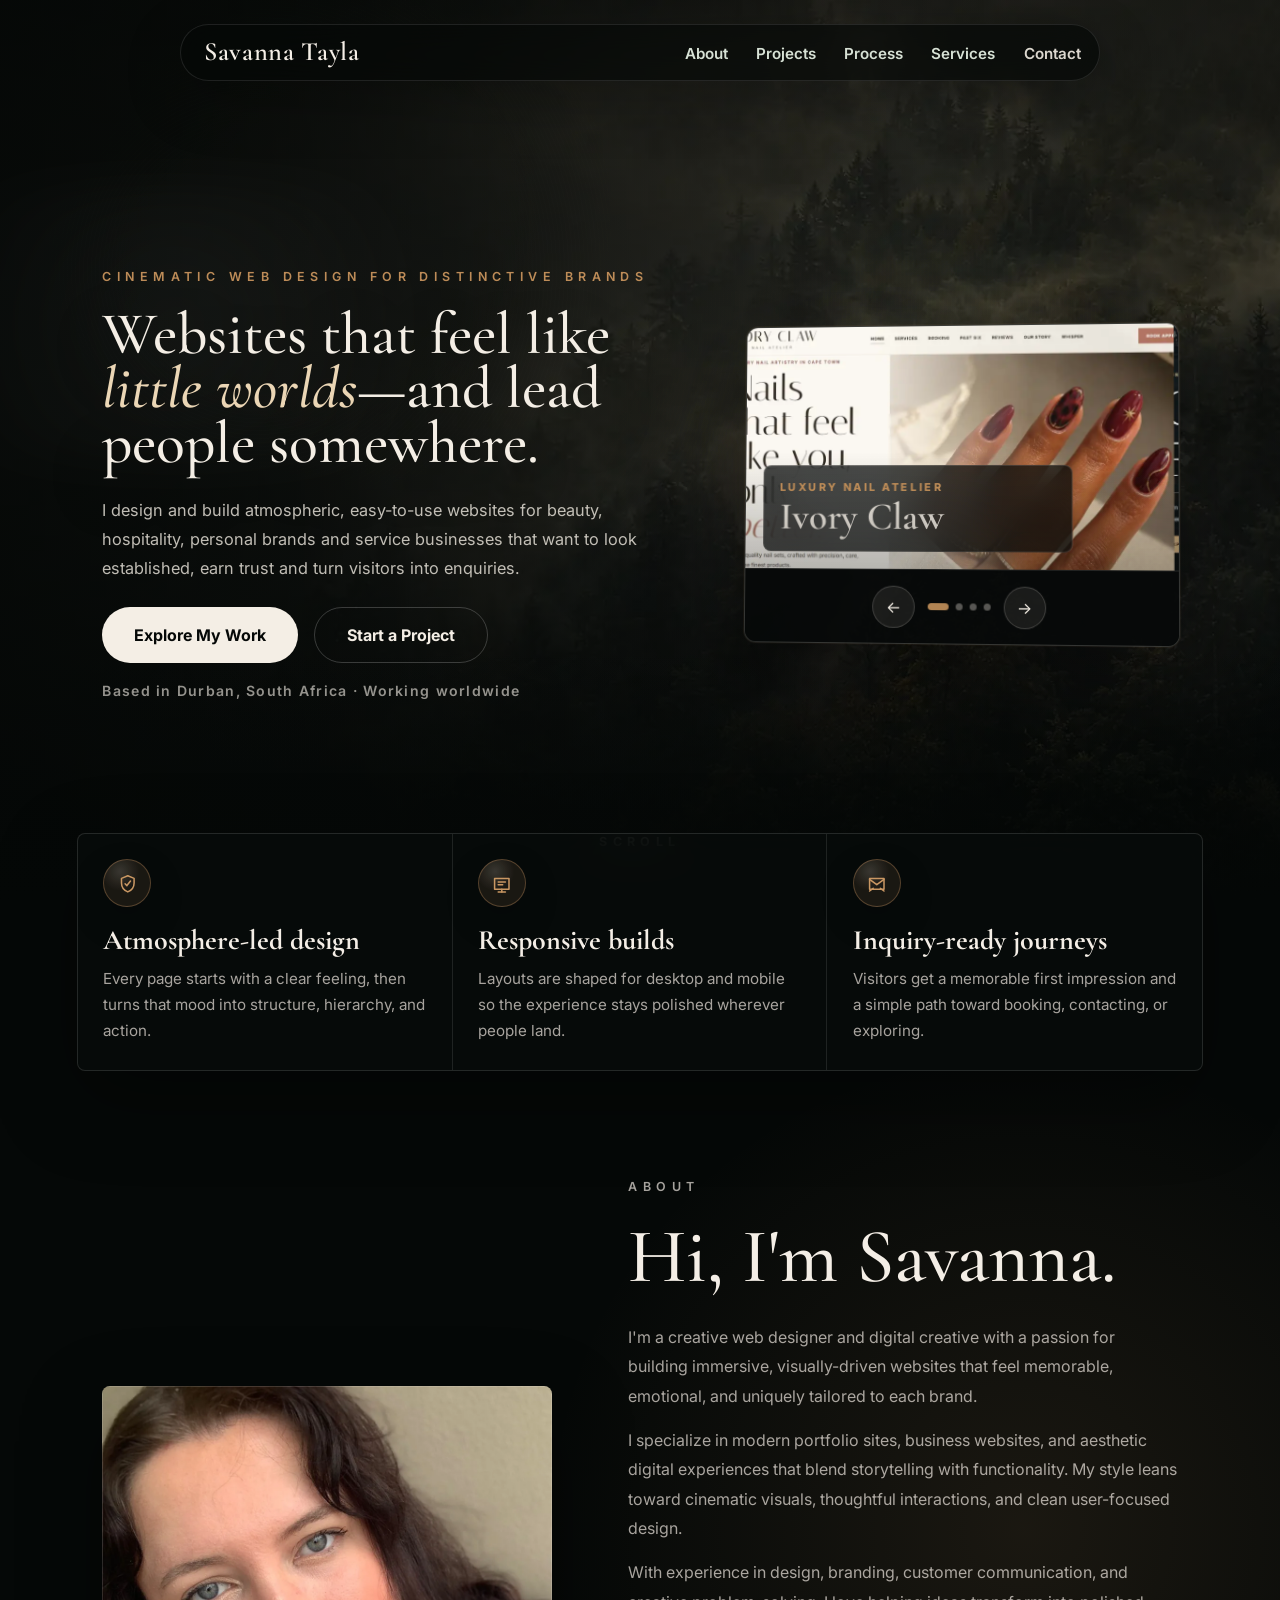
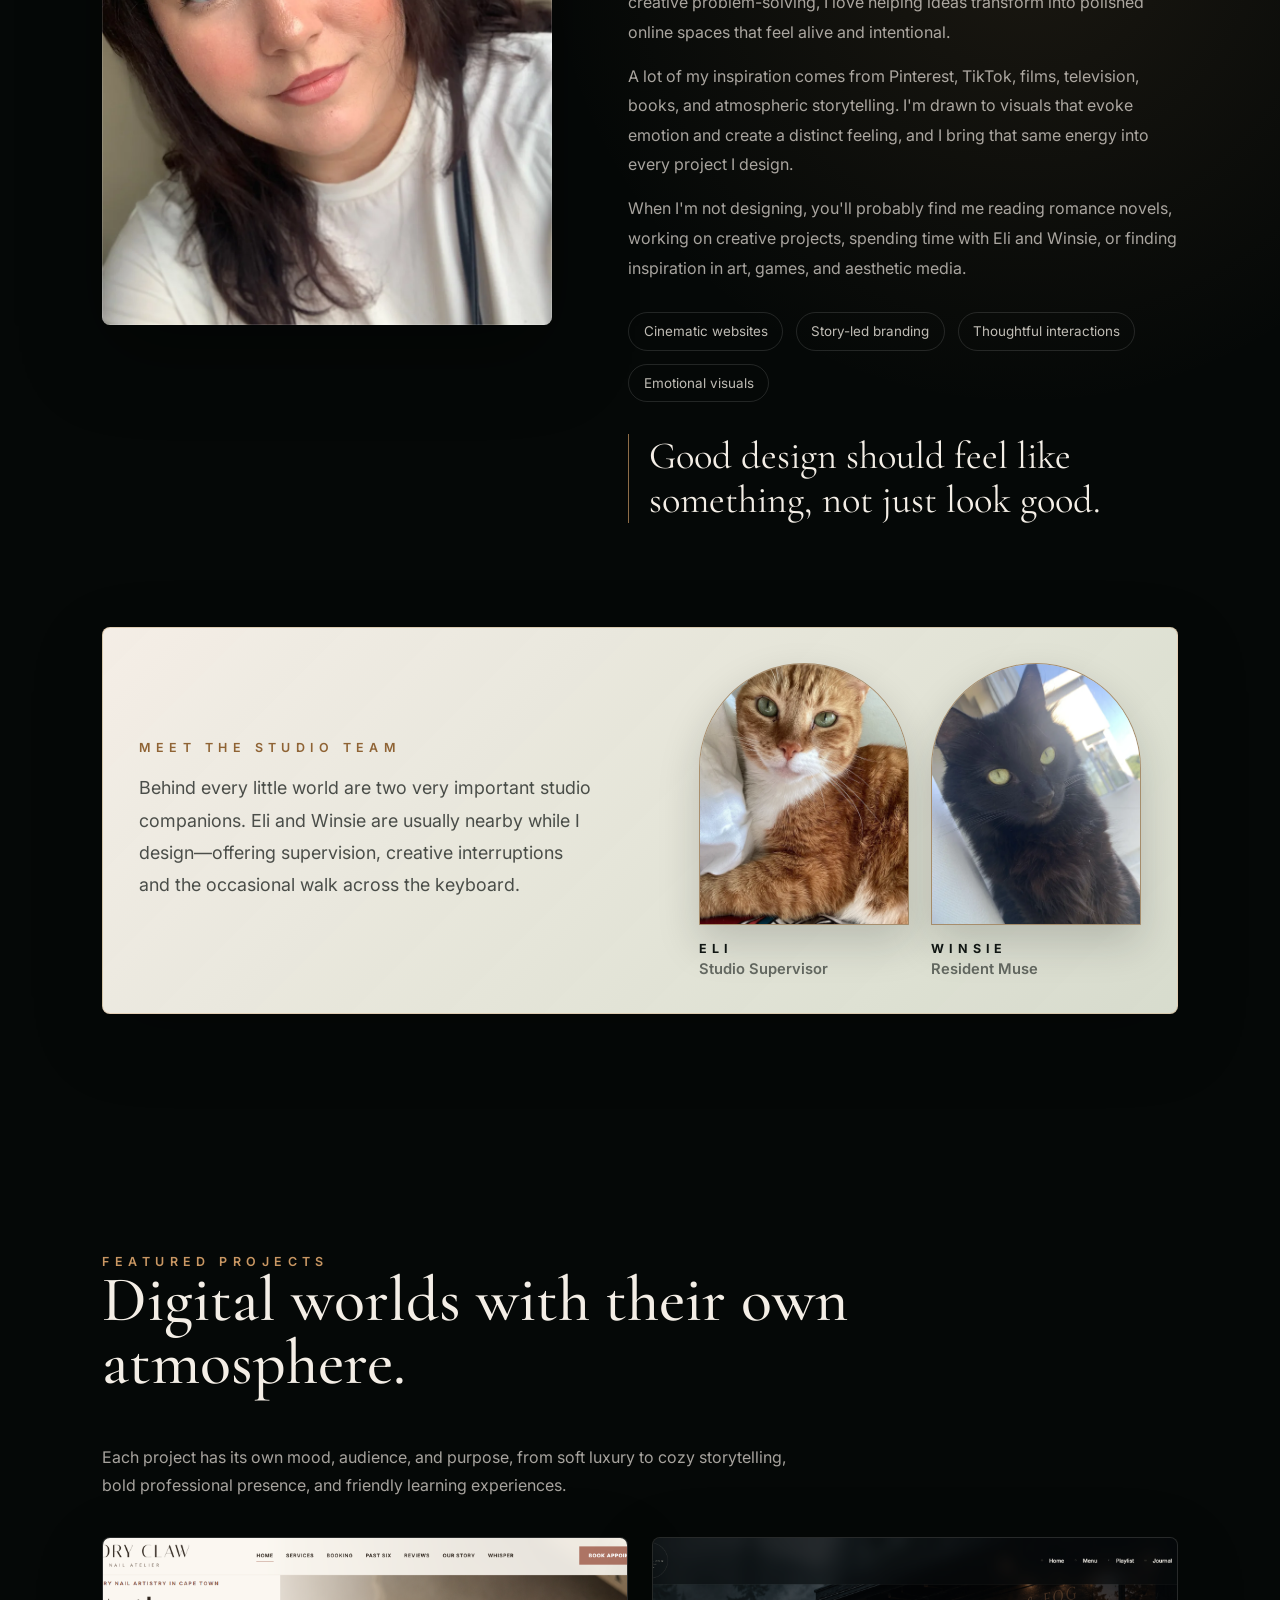
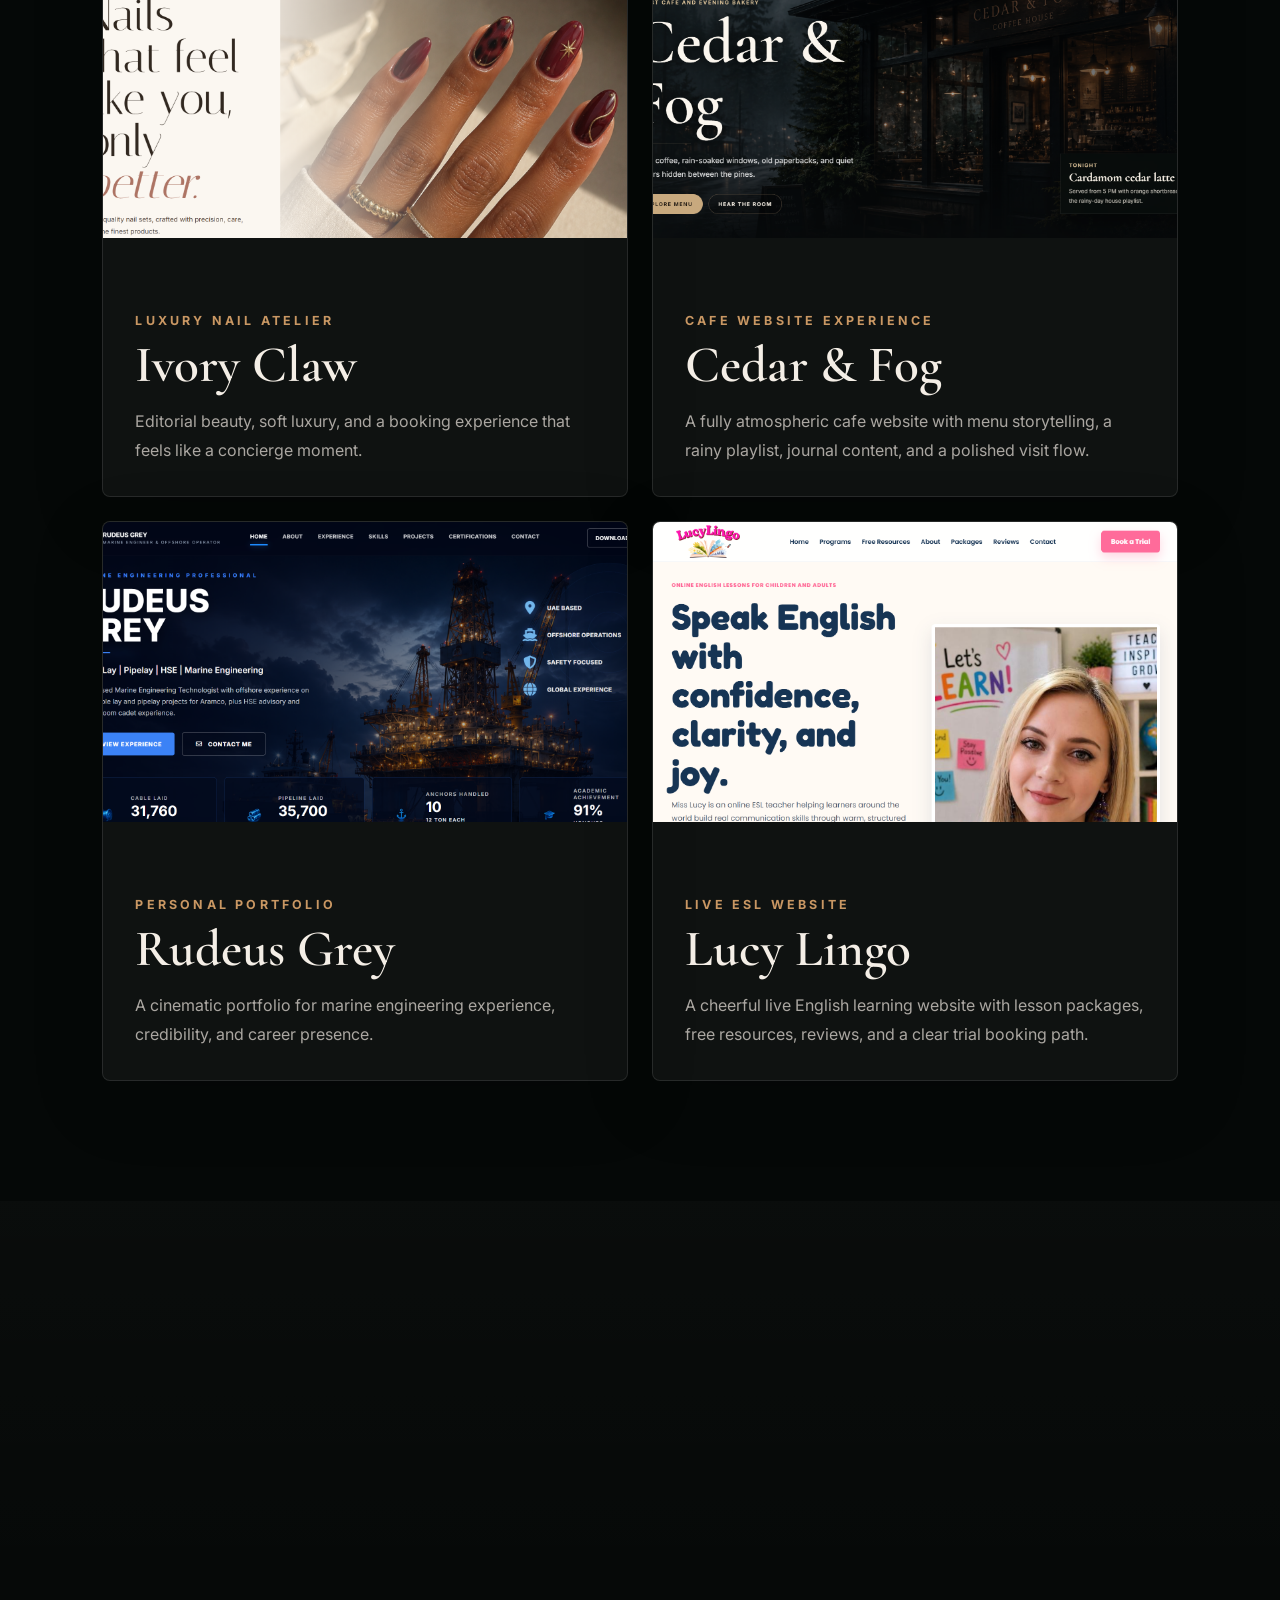
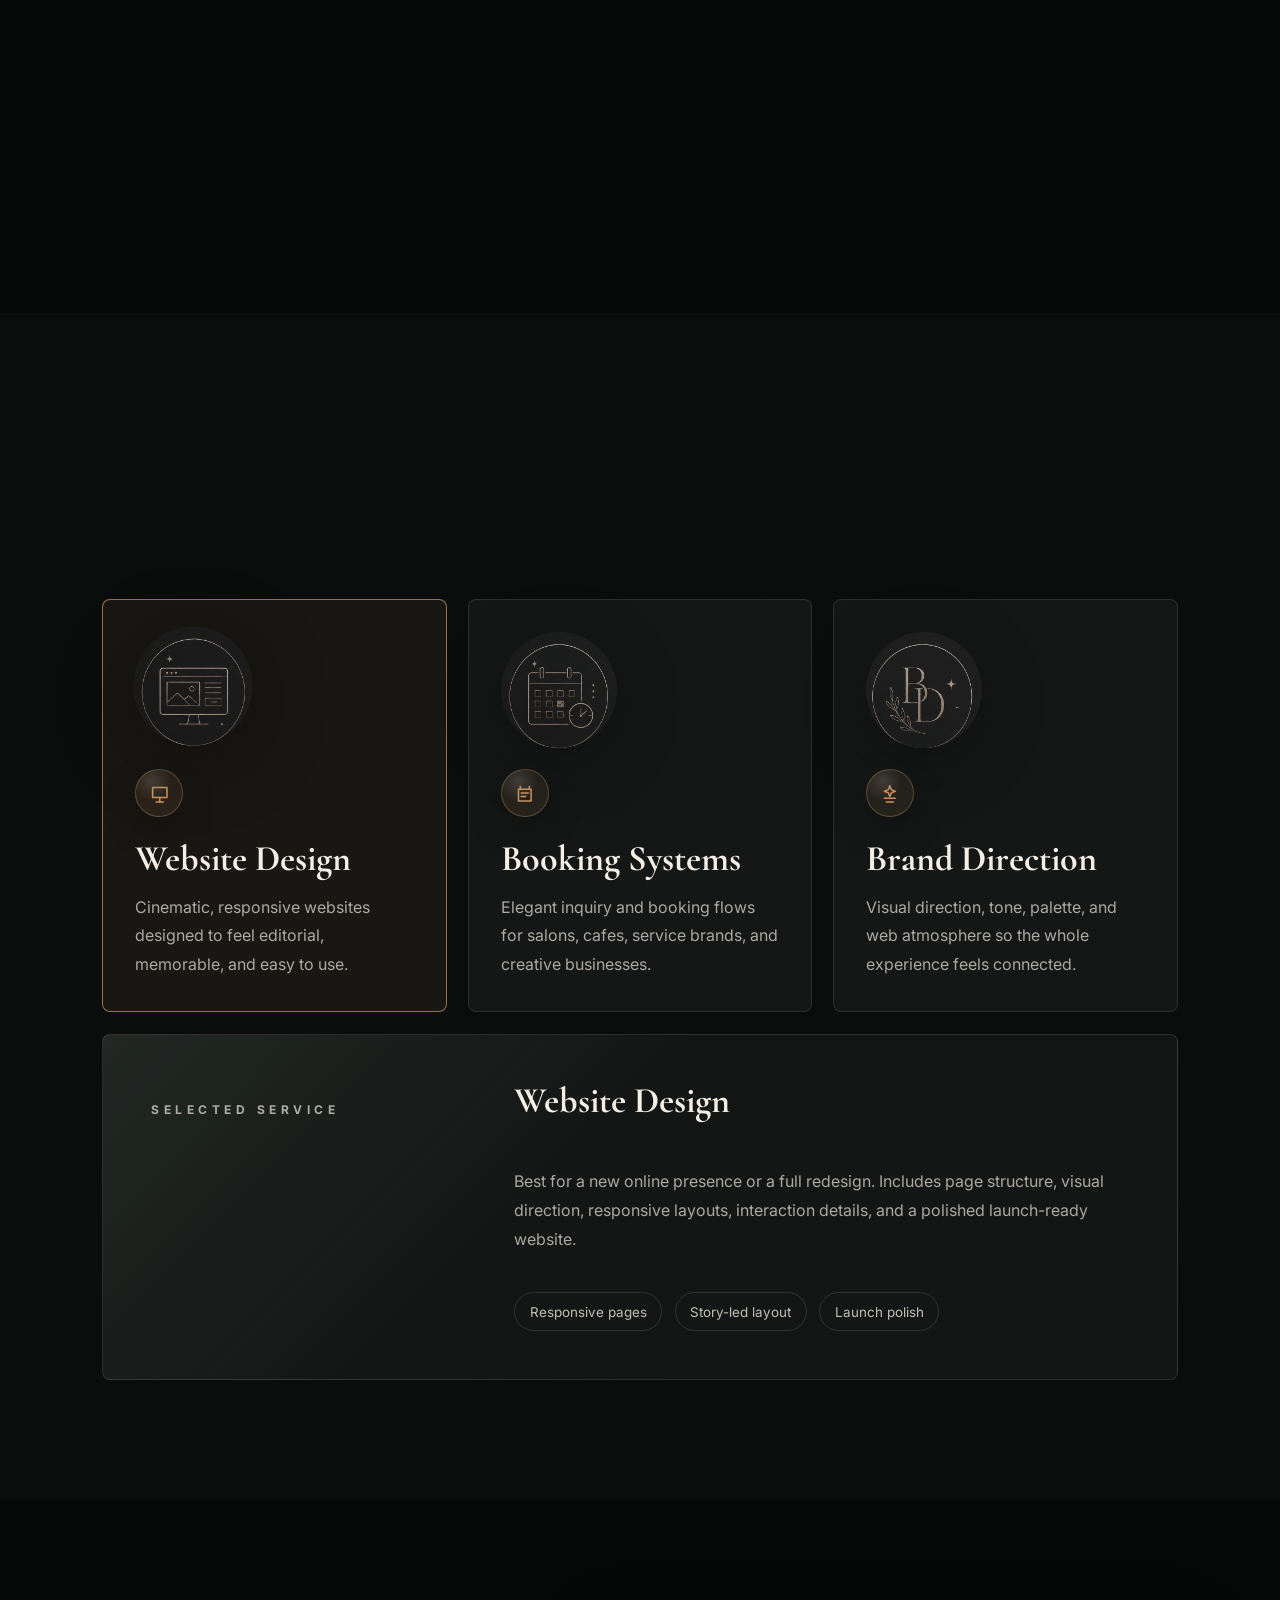
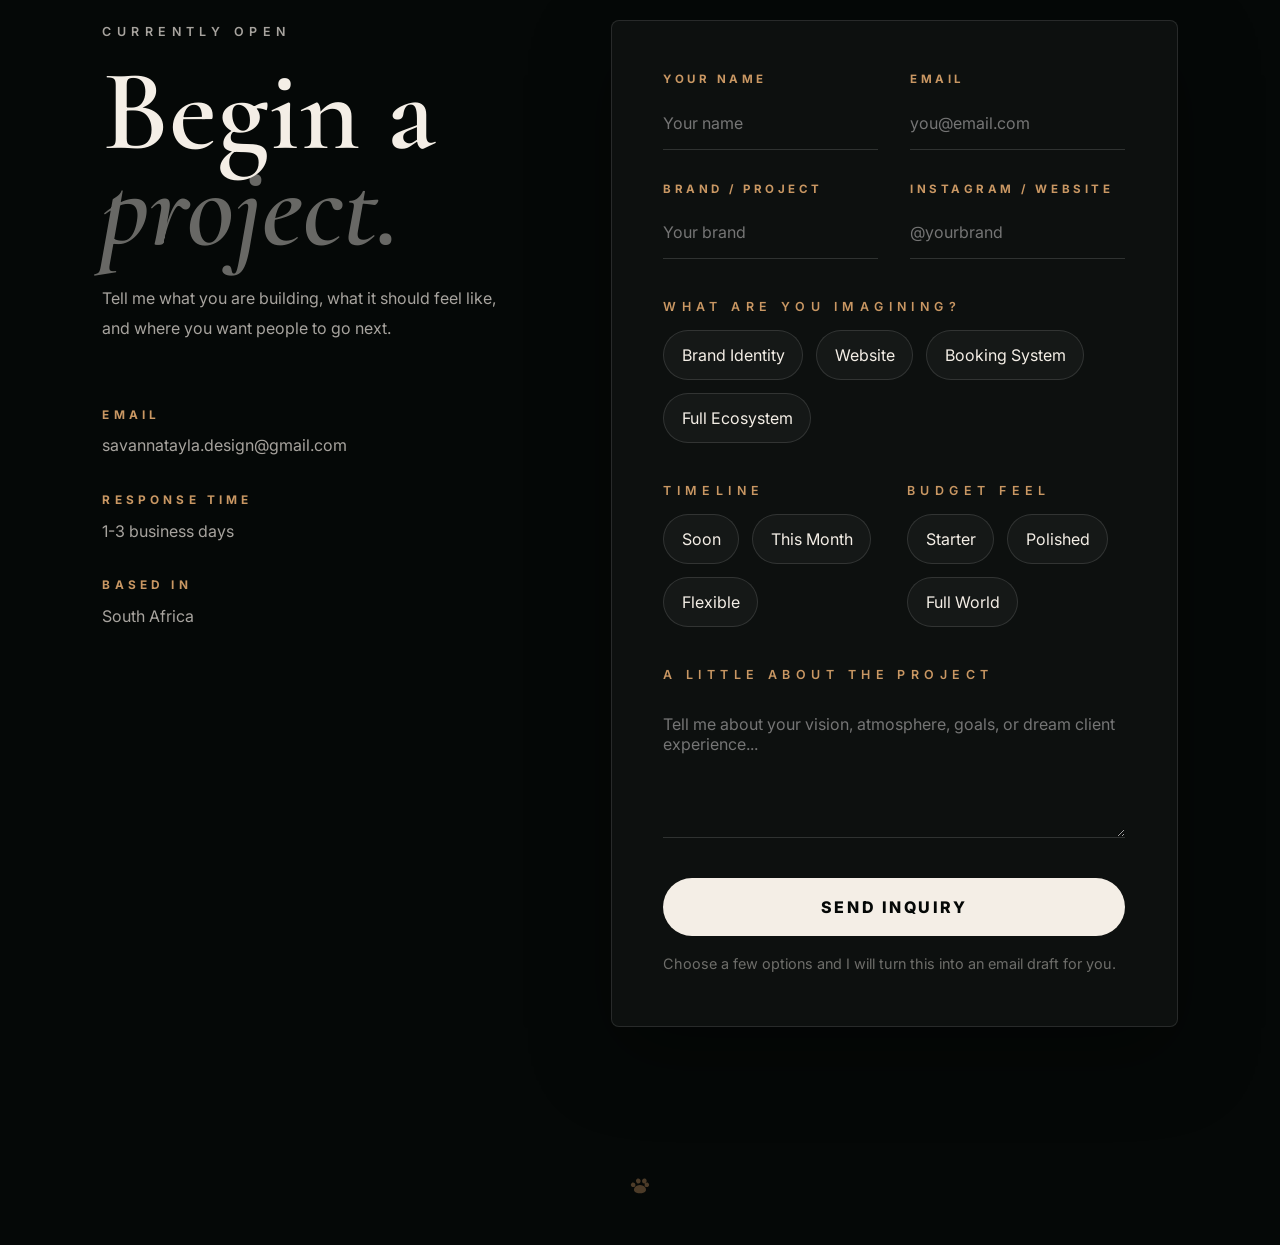
==== index.html @ ab4de3f4 "Add hero showcase navigation controls" ====
<!DOCTYPE html>
<html lang="en">
<head>
  <meta charset="UTF-8" />
  <meta name="viewport" content="width=device-width, initial-scale=1.0" />
  <meta name="description" content="Savanna Tayla designs cinematic portfolio, brand, and business websites with immersive visuals, clear user journeys, and polished responsive builds." />
  <title>Savanna Tayla | Cinematic Website Design</title>
  <link rel="preconnect" href="https://fonts.googleapis.com">
  <link rel="preconnect" href="https://fonts.gstatic.com" crossorigin>
  <link href="https://fonts.googleapis.com/css2?family=Cormorant+Garamond:wght@300;400;500;600;700&family=Inter:wght@300;400;500;600;700&display=swap" rel="stylesheet">
  <link rel="stylesheet" href="style.css">
</head>
<body>

<header class="navbar">
  <a href="#top" class="brand">Savanna Tayla</a>

  <nav aria-label="Primary navigation">
    <ul>
      <li><a href="#about">About</a></li>
      <li><a href="#projects">Projects</a></li>
      <li><a href="#process">Process</a></li>
      <li><a href="#services">Services</a></li>
      <li><a href="#contact">Contact</a></li>
    </ul>
  </nav>
</header>

<main id="top">
  <section class="hero">
    <div class="hero-mist hero-mist-one" aria-hidden="true"></div>
    <div class="hero-mist hero-mist-two" aria-hidden="true"></div>
    <div class="hero-grain" aria-hidden="true"></div>

    <div class="hero-layout">
      <div class="hero-content reveal">
        <p class="small-text">CINEMATIC WEB DESIGN FOR DISTINCTIVE BRANDS</p>
        <h1>Websites that feel like <em>little worlds</em>&mdash;and lead people somewhere.</h1>
        <p class="hero-description">
          I design and build atmospheric, easy-to-use websites for beauty, hospitality, personal brands and service businesses that want to look established, earn trust and turn visitors into enquiries.
        </p>

        <div class="hero-buttons">
          <a href="#projects" class="primary-btn magnetic">Explore My Work</a>
          <a href="#contact" class="secondary-btn magnetic">Start a Project</a>
        </div>

        <p class="hero-location">Based in Durban, South Africa &middot; Working worldwide</p>
      </div>

      <aside class="hero-showcase reveal" aria-label="Featured website project showcase">
        <div class="browser-mockup">
          <div class="browser-screen">
            <div class="showcase-track" tabindex="0" aria-label="Scroll through featured website previews">
              <a class="showcase-slide active" href="ivory-claw.html">
                <img src="hero-ivory.webp" alt="Ivory Claw website screenshot">
                <div class="showcase-caption">
                  <span>Luxury Nail Atelier</span>
                  <strong>Ivory Claw</strong>
                </div>
              </a>
              <a class="showcase-slide" href="cedar-fog.html">
                <img src="hero-cedar.webp" alt="Cedar and Fog website screenshot" loading="lazy">
                <div class="showcase-caption">
                  <span>Cafe Website Experience</span>
                  <strong>Cedar &amp; Fog</strong>
                </div>
              </a>
              <a class="showcase-slide" href="rudeus-grey.html">
                <img src="hero-rudeus.webp" alt="Rudeus Grey website screenshot" loading="lazy">
                <div class="showcase-caption">
                  <span>Personal Portfolio</span>
                  <strong>Rudeus Grey</strong>
                </div>
              </a>
              <a class="showcase-slide" href="misslucy.html">
                <img src="hero-lucy-lingo.webp" alt="Lucy Lingo website screenshot" loading="lazy">
                <div class="showcase-caption">
                  <span>Live ESL Website</span>
                  <strong>Lucy Lingo</strong>
                </div>
              </a>
            </div>
          </div>
          <div class="showcase-controls" aria-label="Project preview controls">
            <button class="showcase-control" type="button" data-showcase-direction="-1" aria-label="Show previous project preview">&larr;</button>
            <div class="showcase-dots" aria-hidden="true">
              <span class="active"></span>
              <span></span>
              <span></span>
              <span></span>
            </div>
            <button class="showcase-control" type="button" data-showcase-direction="1" aria-label="Show next project preview">&rarr;</button>
          </div>
        </div>
      </aside>
    </div>

    <a href="#about" class="scroll-indicator">SCROLL</a>
  </section>

  <section class="cred-strip" aria-label="Portfolio highlights">
    <div class="cred-item reveal">
      <div class="detail-icon" aria-hidden="true">
        <svg viewBox="0 0 24 24"><path d="M12 3l7 3v5c0 4.8-2.8 8.2-7 10-4.2-1.8-7-5.2-7-10V6l7-3z"/><path d="M9 12l2 2 4-5"/></svg>
      </div>
      <strong>Atmosphere-led design</strong>
      <p>Every page starts with a clear feeling, then turns that mood into structure, hierarchy, and action.</p>
    </div>
    <div class="cred-item reveal">
      <div class="detail-icon" aria-hidden="true">
        <svg viewBox="0 0 24 24"><path d="M4 6h16v12H4z"/><path d="M8 21h8"/><path d="M12 18v3"/><path d="M8 10h8"/><path d="M8 13h5"/></svg>
      </div>
      <strong>Responsive builds</strong>
      <p>Layouts are shaped for desktop and mobile so the experience stays polished wherever people land.</p>
    </div>
    <div class="cred-item reveal">
      <div class="detail-icon" aria-hidden="true">
        <svg viewBox="0 0 24 24"><path d="M4 6h16v12H4z"/><path d="M4 7l8 6 8-6"/><path d="M8 17l-4 3"/><path d="M16 17l4 3"/></svg>
      </div>
      <strong>Inquiry-ready journeys</strong>
      <p>Visitors get a memorable first impression and a simple path toward booking, contacting, or exploring.</p>
    </div>
  </section>

  <section class="section about-section" id="about">
    <div class="about-grid">
      <div class="about-image reveal">
        <img src="savanna-about-real.webp" alt="Portrait of Savanna Tayla">
      </div>

      <div class="about-text reveal">
        <p class="section-tag">ABOUT</p>
        <h2>Hi, I'm Savanna.</h2>
        <p>
          I'm a creative web designer and digital creative with a passion for building immersive, visually-driven websites that feel memorable, emotional, and uniquely tailored to each brand.
        </p>
        <p>
          I specialize in modern portfolio sites, business websites, and aesthetic digital experiences that blend storytelling with functionality. My style leans toward cinematic visuals, thoughtful interactions, and clean user-focused design.
        </p>
        <p>
          With experience in design, branding, customer communication, and creative problem-solving, I love helping ideas transform into polished online spaces that feel alive and intentional.
        </p>
        <p>
          A lot of my inspiration comes from Pinterest, TikTok, films, television, books, and atmospheric storytelling. I'm drawn to visuals that evoke emotion and create a distinct feeling, and I bring that same energy into every project I design.
        </p>
        <p>
          When I'm not designing, you'll probably find me reading romance novels, working on creative projects, spending time with Eli and Winsie, or finding inspiration in art, games, and aesthetic media.
        </p>

        <div class="about-notes">
          <span>Cinematic websites</span>
          <span>Story-led branding</span>
          <span>Thoughtful interactions</span>
          <span>Emotional visuals</span>
        </div>

        <p class="about-belief">Good design should feel like something, not just look good.</p>
      </div>
    </div>

    <div class="studio-team reveal">
      <div class="studio-team-copy">
        <p class="section-tag">MEET THE STUDIO TEAM</p>
        <p>
          Behind every little world are two very important studio companions. Eli and Winsie are usually nearby while I design—offering supervision, creative interruptions and the occasional walk across the keyboard.
        </p>
      </div>

      <div class="studio-team-cats">
        <article class="cat-profile">
          <div class="cat-frame cat-frame-eli">
            <img src="eli-studio.webp" alt="Eli, orange and white cat studio supervisor">
          </div>
          <h3>ELI</h3>
          <p>Studio Supervisor</p>
        </article>

        <article class="cat-profile">
          <div class="cat-frame cat-frame-winsie">
            <img src="winsie-studio.webp" alt="Winsie, black cat resident muse">
          </div>
          <h3>WINSIE</h3>
          <p>Resident Muse</p>
        </article>
      </div>
    </div>
  </section>

  <section class="section" id="projects">
    <div class="section-heading projects-heading reveal">
      <div>
        <p class="section-tag">FEATURED PROJECTS</p>
        <h2>Digital worlds with their own atmosphere.</h2>
      </div>
      <p class="section-intro">
        Each project has its own mood, audience, and purpose, from soft luxury to cozy storytelling, bold professional presence, and friendly learning experiences.
      </p>
    </div>

    <div class="project-grid">
      <a href="ivory-claw.html" class="project-card project-link reveal" data-tilt>
        <div class="project-thumb">
          <img src="ivory1.jpg" alt="Ivory Claw website preview">
          <div class="project-thumb-overlay"><span>View Project</span></div>
        </div>
        <div class="project-info">
          <p class="project-kicker">Luxury Nail Atelier</p>
          <h3>Ivory Claw</h3>
          <p>Editorial beauty, soft luxury, and a booking experience that feels like a concierge moment.</p>
        </div>
      </a>

      <a href="cedar-fog.html" class="project-card project-link reveal" data-tilt>
        <div class="project-thumb">
          <img src="cedar1.jpg" alt="Cedar and Fog website preview">
          <div class="project-thumb-overlay"><span>View Project</span></div>
        </div>
        <div class="project-info">
          <p class="project-kicker">Cafe Website Experience</p>
          <h3>Cedar &amp; Fog</h3>
          <p>A fully atmospheric cafe website with menu storytelling, a rainy playlist, journal content, and a polished visit flow.</p>
        </div>
      </a>

      <a href="rudeus-grey.html" class="project-card project-link reveal" data-tilt>
        <div class="project-thumb">
          <img src="marine1.jpg" alt="Rudeus Grey website preview">
          <div class="project-thumb-overlay"><span>View Project</span></div>
        </div>
        <div class="project-info">
          <p class="project-kicker">Personal Portfolio</p>
          <h3>Rudeus Grey</h3>
          <p>A cinematic portfolio for marine engineering experience, credibility, and career presence.</p>
        </div>
      </a>

      <a href="misslucy.html" class="project-card project-link reveal" data-tilt>
        <div class="project-thumb">
          <img src="lucy-lingo-1.png" alt="Lucy Lingo ESL website preview">
          <div class="project-thumb-overlay"><span>View Project</span></div>
        </div>
        <div class="project-info">
          <p class="project-kicker">Live ESL Website</p>
          <h3>Lucy Lingo</h3>
          <p>A cheerful live English learning website with lesson packages, free resources, reviews, and a clear trial booking path.</p>
        </div>
      </a>
    </div>
  </section>

  <section class="section process-section" id="process">
    <div class="section-heading process-heading reveal">
      <div>
        <p class="section-tag">PROCESS</p>
        <h2>From first moodboard to finished online space.</h2>
      </div>
      <p class="section-intro">
        The work is designed to feel expressive on the surface and practical underneath: clear pages, clean structure, responsive polish, and a launch path that makes sense.
      </p>
    </div>

    <div class="process-grid">
      <article class="process-card reveal">
        <div class="detail-icon" aria-hidden="true">
          <svg viewBox="0 0 24 24"><path d="M12 3l7 18-7-4-7 4 7-18z"/><path d="M12 3v14"/></svg>
        </div>
        <h3>Direction</h3>
        <p>We shape the visual world: mood, audience, site goals, page rhythm, and the feeling people should have in the first few seconds.</p>
      </article>
      <article class="process-card reveal">
        <div class="detail-icon" aria-hidden="true">
          <svg viewBox="0 0 24 24"><path d="M12 3l8 4-8 4-8-4 8-4z"/><path d="M4 12l8 4 8-4"/><path d="M4 17l8 4 8-4"/></svg>
        </div>
        <h3>Design</h3>
        <p>I build the interface around story, hierarchy, imagery, calls to action, and a layout that makes the brand easy to understand.</p>
      </article>
      <article class="process-card reveal">
        <div class="detail-icon" aria-hidden="true">
          <svg viewBox="0 0 24 24"><path d="M12 3c3 2 5 5 5 9 0 4-2 7-5 9-3-2-5-5-5-9 0-4 2-7 5-9z"/><path d="M12 8v8"/><path d="M8 12h8"/><path d="M5 19l3-2"/><path d="M19 19l-3-2"/></svg>
        </div>
        <h3>Build</h3>
        <p>The site becomes responsive, interactive, and ready to share, with details checked across screen sizes before handoff.</p>
      </article>
    </div>
  </section>

  <section class="section services-section" id="services">
    <div class="section-heading services-heading reveal">
      <p class="section-tag">SERVICES</p>
      <h2>Pick the kind of world you need.</h2>
    </div>

    <div class="services-grid" role="list">
      <button class="service-card reveal active" type="button" data-service="website">
        <img class="service-icon" src="web-design-icon.png" alt="" aria-hidden="true">
        <div class="detail-icon service-detail-icon" aria-hidden="true">
          <svg viewBox="0 0 24 24"><path d="M4 5h16v11H4z"/><path d="M8 21h8"/><path d="M12 16v5"/></svg>
        </div>
        <h3>Website Design</h3>
        <p>Cinematic, responsive websites designed to feel editorial, memorable, and easy to use.</p>
      </button>

      <button class="service-card reveal" type="button" data-service="booking">
        <img class="service-icon" src="booking-icon.png" alt="" aria-hidden="true">
        <div class="detail-icon service-detail-icon" aria-hidden="true">
          <svg viewBox="0 0 24 24"><path d="M7 4v3"/><path d="M17 4v3"/><path d="M5 7h14v13H5z"/><path d="M8 11h8"/><path d="M8 15h5"/></svg>
        </div>
        <h3>Booking Systems</h3>
        <p>Elegant inquiry and booking flows for salons, cafes, service brands, and creative businesses.</p>
      </button>

      <button class="service-card reveal" type="button" data-service="brand">
        <img class="service-icon" src="brand-direction-icon.png" alt="" aria-hidden="true">
        <div class="detail-icon service-detail-icon" aria-hidden="true">
          <svg viewBox="0 0 24 24"><path d="M12 3l1.7 4.4L18 9.1l-4.3 1.7L12 15l-1.7-4.2L6 9.1l4.3-1.7L12 3z"/><path d="M6 17h12"/><path d="M8 21h8"/></svg>
        </div>
        <h3>Brand Direction</h3>
        <p>Visual direction, tone, palette, and web atmosphere so the whole experience feels connected.</p>
      </button>
    </div>

    <div class="service-stage reveal" aria-live="polite">
      <p class="service-stage-label">SELECTED SERVICE</p>
      <h3 id="service-title">Website Design</h3>
      <p id="service-copy">
        Best for a new online presence or a full redesign. Includes page structure, visual direction, responsive layouts, interaction details, and a polished launch-ready website.
      </p>
      <div id="service-tags" class="service-tags">
        <span>Responsive pages</span>
        <span>Story-led layout</span>
        <span>Launch polish</span>
      </div>
    </div>
  </section>

  <section class="contact-section section" id="contact">
    <div class="contact-left reveal">
      <p class="section-tag">CURRENTLY OPEN</p>
      <h2>Begin a <span>project.</span></h2>
      <p>
        Tell me what you are building, what it should feel like, and where you want people to go next.
      </p>

      <div class="contact-details">
        <div>
          <span>EMAIL</span>
          <p>savannatayla.design@gmail.com</p>
        </div>
        <div>
          <span>RESPONSE TIME</span>
          <p>1-3 business days</p>
        </div>
        <div>
          <span>BASED IN</span>
          <p>South Africa</p>
        </div>
      </div>
    </div>

    <form class="contact-form-box reveal" id="inquiry-form">
      <div class="form-grid">
        <div class="form-group">
          <label for="name">YOUR NAME</label>
          <input id="name" name="name" type="text" placeholder="Your name">
        </div>

        <div class="form-group">
          <label for="email">EMAIL</label>
          <input id="email" name="email" type="email" placeholder="you@email.com">
        </div>

        <div class="form-group">
          <label for="brand">BRAND / PROJECT</label>
          <input id="brand" name="brand" type="text" placeholder="Your brand">
        </div>

        <div class="form-group">
          <label for="social">INSTAGRAM / WEBSITE</label>
          <input id="social" name="social" type="text" placeholder="@yourbrand">
        </div>
      </div>

      <div class="option-section">
        <span class="section-title">WHAT ARE YOU IMAGINING?</span>
        <div class="option-buttons" data-choice-group="projectType">
          <button type="button">Brand Identity</button>
          <button type="button">Website</button>
          <button type="button">Booking System</button>
          <button type="button">Full Ecosystem</button>
        </div>
      </div>

      <div class="option-section compact-options">
        <div>
          <span class="section-title">TIMELINE</span>
          <div class="option-buttons" data-choice-group="timeline">
            <button type="button">Soon</button>
            <button type="button">This Month</button>
            <button type="button">Flexible</button>
          </div>
        </div>
        <div>
          <span class="section-title">BUDGET FEEL</span>
          <div class="option-buttons" data-choice-group="budget">
            <button type="button">Starter</button>
            <button type="button">Polished</button>
            <button type="button">Full World</button>
          </div>
        </div>
      </div>

      <div class="option-section">
        <span class="section-title">A LITTLE ABOUT THE PROJECT</span>
        <div class="form-group">
          <label class="sr-only" for="message">Project message</label>
          <textarea id="message" name="message" placeholder="Tell me about your vision, atmosphere, goals, or dream client experience..."></textarea>
        </div>
      </div>

      <button class="submit-btn magnetic" type="submit">SEND INQUIRY</button>
      <p class="form-note" id="form-note">Choose a few options and I will turn this into an email draft for you.</p>
    </form>
  </section>
</main>

<footer class="site-footer" aria-label="Site signature">
  <span class="footer-signature" aria-hidden="true">
    <svg viewBox="0 0 36 30" role="img">
      <path d="M12 18.5c2.2-3.8 9.8-3.8 12 0 2 3.4.1 6.5-6 6.5s-8-3.1-6-6.5Z"></path>
      <path d="M8.8 13.4c1.4-1 3.6-.2 4 1.7.3 1.7-.7 3-2.4 3s-2.9-1.4-2.7-3c.1-.7.5-1.3 1.1-1.7Z"></path>
      <path d="M15.6 8.5c1.5-.4 3 .8 3.1 2.6.1 1.7-.9 3-2.4 3.1-1.5 0-2.7-1.2-2.8-2.9-.1-1.4.7-2.5 2.1-2.8Z"></path>
      <path d="M20.3 11.1c.1-1.8 1.6-3 3.1-2.6 1.4.3 2.2 1.4 2.1 2.8-.1 1.7-1.3 2.9-2.8 2.9-1.5-.1-2.5-1.4-2.4-3.1Z"></path>
      <path d="M23.2 15.1c.4-1.9 2.6-2.7 4-1.7.6.4 1 1 1.1 1.7.2 1.6-1 3-2.7 3s-2.7-1.3-2.4-3Z"></path>
    </svg>
  </span>
</footer>

<script src="script.js"></script>
</body>
</html>
---- style.css ----
:root {
    --bg: #050807;
    --panel: rgba(255, 255, 255, 0.045);
    --panel-strong: rgba(255, 255, 255, 0.075);
    --cream: #f4eee6;
    --muted: rgba(244, 238, 230, 0.68);
    --soft: rgba(244, 238, 230, 0.42);
    --line: rgba(255, 255, 255, 0.12);
    --gold: #c99763;
    --sage: #7d9581;
    --rose: #c9a6a0;
    --shadow: 0 28px 80px rgba(0, 0, 0, 0.38);
}

* {
    margin: 0;
    padding: 0;
    box-sizing: border-box;
}

html {
    scroll-behavior: smooth;
}

body {
    background:
        radial-gradient(circle at top left, rgba(125, 149, 129, 0.1), transparent 28rem),
        radial-gradient(circle at 80% 20%, rgba(201, 151, 99, 0.11), transparent 30rem),
        var(--bg);
    color: var(--cream);
    font-family: "Inter", sans-serif;
    overflow-x: hidden;
}

body::selection {
    background: var(--gold);
    color: #050807;
}

img {
    max-width: 100%;
}

a,
button,
input,
textarea {
    font: inherit;
}

a {
    color: inherit;
}

.sr-only {
    position: absolute;
    width: 1px;
    height: 1px;
    padding: 0;
    margin: -1px;
    overflow: hidden;
    clip: rect(0, 0, 0, 0);
    white-space: nowrap;
    border: 0;
}

.section {
    padding: 7.5rem 8%;
}

.section-tag,
.small-text,
.section-title {
    color: var(--gold);
    font-size: 0.78rem;
    font-weight: 600;
    letter-spacing: 0.34rem;
    text-transform: uppercase;
}

.section-heading {
    display: flex;
    justify-content: space-between;
    gap: 2rem;
    align-items: end;
    margin-bottom: 2.4rem;
}

.section-heading h2 {
    max-width: 760px;
    font-family: "Cormorant Garamond", serif;
    font-size: clamp(2.6rem, 5vw, 5.4rem);
    line-height: 0.98;
    font-weight: 500;
}

.section-intro {
    max-width: 440px;
    color: var(--muted);
    line-height: 1.75;
}

.services-heading {
    display: grid;
    justify-content: center;
    text-align: center;
}

.services-heading .section-tag {
    margin-bottom: 1.1rem;
}

.services-heading h2 {
    max-width: 820px;
}

.projects-heading {
    display: grid;
    justify-content: start;
    text-align: left;
}

.projects-heading .section-intro {
    max-width: 700px;
    margin-top: 1rem;
}

.navbar {
    position: fixed;
    top: 24px;
    left: 50%;
    transform: translateX(-50%);
    width: min(920px, calc(100% - 32px));
    padding: 0.9rem 1.15rem 0.9rem 1.45rem;
    display: flex;
    align-items: center;
    justify-content: space-between;
    gap: 2rem;
    background: rgba(5, 8, 7, 0.68);
    border: 1px solid rgba(255, 255, 255, 0.1);
    border-radius: 999px;
    box-shadow: 0 18px 60px rgba(0, 0, 0, 0.24);
    backdrop-filter: blur(18px);
    -webkit-backdrop-filter: blur(18px);
    z-index: 1000;
    transition: background 0.25s ease, border-color 0.25s ease, transform 0.25s ease;
}

.navbar.scrolled {
    background: rgba(5, 8, 7, 0.88);
    border-color: rgba(255, 255, 255, 0.18);
}

.brand {
    font-family: "Cormorant Garamond", serif;
    font-size: 1.65rem;
    line-height: 1;
    font-weight: 600;
    letter-spacing: 0.04rem;
    color: var(--cream);
    text-decoration: none;
    white-space: nowrap;
}

nav ul {
    display: flex;
    align-items: center;
    gap: clamp(0.85rem, 2.2vw, 1.8rem);
    list-style: none;
}

nav a {
    color: rgba(244, 238, 230, 0.9);
    text-decoration: none;
    font-size: 0.95rem;
    font-weight: 600;
    transition: color 0.2s ease;
}

nav a:hover,
nav a.active {
    color: #d7e1d5;
}

.hero {
    position: relative;
    min-height: 100vh;
    padding: 7.25rem 8% 3rem;
    display: grid;
    align-items: center;
    overflow: hidden;
    background:
        linear-gradient(90deg, rgba(3, 6, 5, 0.84) 0%, rgba(3, 6, 5, 0.64) 38%, rgba(3, 6, 5, 0.22) 70%, rgba(3, 6, 5, 0.46) 100%),
        linear-gradient(0deg, rgba(3, 6, 5, 0.7), rgba(3, 6, 5, 0.12) 50%, rgba(3, 6, 5, 0.48)),
        url("hero-forest.webp");
    background-size: cover;
    background-position: 58% center;
    filter: saturate(1.08);
}

.hero::after {
    content: "";
    position: absolute;
    inset: auto 0 0;
    height: 16rem;
    background: linear-gradient(transparent, var(--bg));
    pointer-events: none;
}

.hero-grain {
    position: absolute;
    inset: 0;
    background:
        radial-gradient(circle at 24% 24%, rgba(244, 238, 230, 0.12), transparent 20rem),
        radial-gradient(circle at 72% 62%, rgba(201, 151, 99, 0.12), transparent 22rem),
        repeating-radial-gradient(circle at 20% 30%, rgba(255, 255, 255, 0.025) 0 1px, transparent 1px 4px);
    mix-blend-mode: soft-light;
    opacity: 0.32;
    pointer-events: none;
}

.hero-mist {
    position: absolute;
    width: 46rem;
    height: 18rem;
    border-radius: 999px;
    background: radial-gradient(circle, rgba(244, 238, 230, 0.16), transparent 66%);
    filter: blur(24px);
    opacity: 0.28;
    pointer-events: none;
    animation: driftMist 13s ease-in-out infinite alternate;
}

.hero-mist-one {
    top: 20%;
    left: -12rem;
}

.hero-mist-two {
    right: -14rem;
    bottom: 20%;
    animation-duration: 16s;
    animation-direction: alternate-reverse;
}

.hero-layout {
    position: relative;
    z-index: 2;
    display: grid;
    grid-template-columns: minmax(0, 1.08fr) minmax(390px, 0.82fr);
    gap: clamp(2.2rem, 5vw, 6rem);
    align-items: center;
    width: 100%;
    max-width: 1320px;
    margin: 0 auto;
}

.hero-content {
    position: relative;
    z-index: 2;
    max-width: 780px;
}

.small-text {
    margin-bottom: 1.4rem;
    color: rgba(201, 151, 99, 0.92);
}

.hero h1 {
    max-width: 820px;
    color: var(--cream);
    font-family: "Cormorant Garamond", serif;
    font-size: clamp(3.25rem, 4.65vw, 5.75rem);
    font-weight: 500;
    line-height: 0.92;
    letter-spacing: 0;
    text-shadow: 0 18px 60px rgba(0, 0, 0, 0.4);
}

.hero h1 em {
    color: #ead6b8;
    font-style: italic;
    text-shadow: 0 18px 46px rgba(201, 151, 99, 0.12);
}

.hero-description {
    max-width: 680px;
    margin-top: 1.6rem;
    color: rgba(244, 238, 230, 0.78);
    font-size: 1.02rem;
    line-height: 1.76;
}

.hero-buttons {
    display: flex;
    flex-wrap: wrap;
    gap: 1rem;
    margin-top: 1.55rem;
}

.hero-location {
    margin-top: 1.15rem;
    color: rgba(244, 238, 230, 0.6);
    font-size: 0.88rem;
    font-weight: 600;
    letter-spacing: 0.08rem;
}

.hero-showcase {
    position: relative;
    width: min(100%, 620px);
    justify-self: end;
}

.browser-mockup {
    overflow: hidden;
    border: 1px solid rgba(244, 238, 230, 0.18);
    border-radius: 12px;
    background: rgba(9, 13, 11, 0.72);
    box-shadow:
        0 34px 90px rgba(0, 0, 0, 0.48),
        0 0 0 1px rgba(201, 151, 99, 0.08);
    transform: perspective(1200px) rotateY(-5deg) rotateX(2deg);
}

.browser-screen {
    position: relative;
    aspect-ratio: 16 / 9;
    overflow: hidden;
    background: rgba(0, 0, 0, 0.48);
}

.showcase-track {
    height: 100%;
    display: flex;
    overflow-x: auto;
    overflow-y: hidden;
    scroll-snap-type: x mandatory;
    scroll-behavior: smooth;
    scrollbar-width: none;
}

.showcase-track::-webkit-scrollbar {
    display: none;
}

.showcase-track:focus-visible {
    outline: 2px solid rgba(201, 151, 99, 0.72);
    outline-offset: -4px;
}

.showcase-controls {
    display: flex;
    align-items: center;
    justify-content: center;
    gap: 0.8rem;
    padding: 0.95rem 1rem;
    background: rgba(5, 8, 7, 0.72);
    border-top: 1px solid rgba(244, 238, 230, 0.12);
}

.showcase-control {
    width: 2.65rem;
    height: 2.65rem;
    display: inline-flex;
    align-items: center;
    justify-content: center;
    color: var(--cream);
    background: rgba(244, 238, 230, 0.08);
    border: 1px solid rgba(244, 238, 230, 0.18);
    border-radius: 999px;
    cursor: pointer;
    transition: transform 0.2s ease, border-color 0.2s ease, background 0.2s ease;
}

.showcase-control:hover {
    transform: translateY(-2px);
    border-color: rgba(201, 151, 99, 0.75);
    background: rgba(201, 151, 99, 0.14);
}

.showcase-dots {
    display: flex;
    align-items: center;
    gap: 0.45rem;
}

.showcase-dots span {
    width: 0.42rem;
    height: 0.42rem;
    border-radius: 999px;
    background: rgba(244, 238, 230, 0.34);
}

.showcase-dots span.active {
    width: 1.35rem;
    background: rgba(201, 151, 99, 0.86);
}

.showcase-slide {
    position: relative;
    flex: 0 0 100%;
    color: inherit;
    text-decoration: none;
    scroll-snap-align: start;
}

.showcase-slide img {
    width: 100%;
    height: 100%;
    display: block;
    object-fit: cover;
    object-position: top center;
    transform: scale(1.02);
}

.showcase-caption {
    position: absolute;
    left: 1.1rem;
    bottom: 1.1rem;
    width: min(72%, 320px);
    padding: 0.85rem 1rem 0.95rem;
    border: 1px solid rgba(244, 238, 230, 0.14);
    border-radius: 8px;
    background: rgba(5, 8, 7, 0.72);
    backdrop-filter: blur(14px);
    -webkit-backdrop-filter: blur(14px);
}

.showcase-caption span {
    display: block;
    margin-bottom: 0.35rem;
    color: var(--gold);
    font-size: 0.68rem;
    font-weight: 800;
    letter-spacing: 0.16rem;
    text-transform: uppercase;
}

.showcase-caption strong {
    display: block;
    color: var(--cream);
    font-family: "Cormorant Garamond", serif;
    font-size: clamp(1.8rem, 3vw, 2.8rem);
    font-weight: 600;
    line-height: 0.95;
}

.browser-screen::after {
    content: "";
    position: absolute;
    inset: 0;
    background: linear-gradient(180deg, transparent 52%, rgba(3, 6, 5, 0.28));
    pointer-events: none;
}

.primary-btn,
.secondary-btn {
    display: inline-flex;
    align-items: center;
    justify-content: center;
    min-height: 56px;
    padding: 0.95rem 2rem;
    border-radius: 999px;
    text-decoration: none;
    font-weight: 700;
    transition: transform 0.2s ease, border-color 0.2s ease, background 0.2s ease;
}

.primary-btn {
    background: var(--cream);
    color: var(--bg);
}

.secondary-btn {
    border: 1px solid rgba(255, 255, 255, 0.2);
    color: var(--cream);
}

.primary-btn:hover,
.secondary-btn:hover {
    transform: translateY(-3px);
}

.secondary-btn:hover {
    border-color: var(--gold);
    background: rgba(201, 151, 99, 0.08);
}

.scroll-indicator {
    position: absolute;
    z-index: 2;
    left: 50%;
    bottom: 3.2rem;
    transform: translateX(-50%);
    color: rgba(244, 238, 230, 0.52);
    text-decoration: none;
    font-size: 0.78rem;
    font-weight: 700;
    letter-spacing: 0.34rem;
}

.cred-strip {
    position: relative;
    z-index: 3;
    width: min(1180px, calc(100% - 12%));
    margin: -4.2rem auto 0;
    display: grid;
    grid-template-columns: repeat(3, minmax(0, 1fr));
    overflow: hidden;
    border: 1px solid rgba(255, 255, 255, 0.12);
    border-radius: 8px;
    background: rgba(8, 12, 10, 0.82);
    box-shadow: var(--shadow);
    backdrop-filter: blur(18px);
    -webkit-backdrop-filter: blur(18px);
}

.cred-item {
    min-height: 176px;
    padding: 1.6rem;
    border-right: 1px solid rgba(255, 255, 255, 0.1);
}

.cred-item:last-child {
    border-right: 0;
}

.detail-icon {
    width: 3rem;
    height: 3rem;
    margin-bottom: 1.15rem;
    display: inline-flex;
    align-items: center;
    justify-content: center;
    color: var(--gold);
    border: 1px solid rgba(201, 151, 99, 0.34);
    border-radius: 999px;
    background:
        radial-gradient(circle at 35% 25%, rgba(244, 238, 230, 0.14), transparent 42%),
        rgba(201, 151, 99, 0.1);
    box-shadow: 0 14px 34px rgba(0, 0, 0, 0.24);
}

.detail-icon svg {
    width: 1.35rem;
    height: 1.35rem;
    fill: none;
    stroke: currentColor;
    stroke-width: 1.7;
    stroke-linecap: round;
    stroke-linejoin: round;
}

.cred-item strong {
    display: block;
    margin-bottom: 0.7rem;
    font-family: "Cormorant Garamond", serif;
    font-size: 1.75rem;
    line-height: 1.05;
}

.cred-item p {
    color: var(--muted);
    font-size: 0.95rem;
    line-height: 1.7;
}

.about-section {
    padding-top: 6.5rem;
}

.about-grid {
    display: grid;
    grid-template-columns: minmax(300px, 0.9fr) minmax(340px, 1.1fr);
    gap: clamp(3rem, 6vw, 6rem);
    align-items: center;
}

.about-image {
    position: relative;
    border-radius: 8px;
    overflow: hidden;
    box-shadow: var(--shadow);
}

.about-image::after {
    content: "";
    position: absolute;
    inset: 0;
    border: 1px solid rgba(255, 255, 255, 0.14);
    pointer-events: none;
}

.about-image img {
    display: block;
    width: 100%;
    aspect-ratio: 5 / 6;
    object-fit: cover;
    object-position: 52% center;
}

.about-text h2 {
    max-width: 650px;
    margin: 1.4rem 0 1.8rem;
    font-family: "Cormorant Garamond", serif;
    font-size: clamp(3.4rem, 6vw, 6.4rem);
    font-weight: 500;
    line-height: 0.96;
}

.about-text p {
    max-width: 720px;
    color: var(--muted);
    line-height: 1.85;
    margin-bottom: 0.9rem;
}

.about-notes {
    display: flex;
    flex-wrap: wrap;
    gap: 0.8rem;
    margin-top: 1.8rem;
}

.about-notes span,
.service-tags span {
    display: inline-flex;
    padding: 0.65rem 0.9rem;
    border: 1px solid rgba(255, 255, 255, 0.12);
    border-radius: 999px;
    color: rgba(244, 238, 230, 0.78);
    font-size: 0.84rem;
}

.about-belief {
    margin-top: 2rem;
    padding-left: 1.2rem;
    border-left: 1px solid rgba(201, 151, 99, 0.7);
    color: var(--cream) !important;
    font-family: "Cormorant Garamond", serif;
    font-size: clamp(1.8rem, 3vw, 2.6rem);
    line-height: 1.15 !important;
}

.studio-team {
    display: grid;
    grid-template-columns: minmax(260px, 0.95fr) minmax(320px, 1.05fr);
    gap: clamp(1.6rem, 4vw, 3rem);
    align-items: center;
    margin-top: clamp(4rem, 7vw, 6rem);
    padding: clamp(1.4rem, 3vw, 2.2rem);
    color: #111714;
    background:
        linear-gradient(135deg, rgba(244, 238, 230, 0.96), rgba(212, 218, 202, 0.9)),
        #f4eee6;
    border: 1px solid rgba(201, 151, 99, 0.35);
    border-radius: 8px;
    box-shadow: 0 24px 70px rgba(0, 0, 0, 0.22);
}

.studio-team .section-tag {
    color: #8f6334;
}

.studio-team-copy p:not(.section-tag) {
    max-width: 660px;
    margin-top: 1.1rem;
    color: rgba(17, 23, 20, 0.74);
    font-size: clamp(1rem, 1.5vw, 1.12rem);
    line-height: 1.8;
}

.studio-team-cats {
    display: grid;
    grid-template-columns: repeat(2, minmax(0, 210px));
    gap: clamp(1rem, 2vw, 1.4rem);
    justify-content: end;
}

.cat-profile {
    min-width: 0;
}

.cat-frame {
    position: relative;
    aspect-ratio: 4 / 5;
    overflow: hidden;
    background: rgba(17, 23, 20, 0.1);
    border: 1px solid rgba(143, 99, 52, 0.6);
    border-radius: 999px 999px 8px 8px;
    box-shadow: 0 18px 42px rgba(17, 23, 20, 0.18);
}

.cat-frame img {
    display: block;
    width: 100%;
    height: 100%;
    object-fit: cover;
    transition: transform 700ms ease;
}

.cat-frame-eli img {
    object-position: 50% 30%;
}

.cat-frame-winsie img {
    object-position: 48% 42%;
}

.cat-profile:hover .cat-frame img {
    transform: scale(1.045);
}

.cat-profile h3 {
    margin-top: 1rem;
    color: #111714;
    font-size: 0.78rem;
    font-weight: 700;
    letter-spacing: 0.3rem;
}

.cat-profile p {
    margin-top: 0.25rem;
    color: rgba(17, 23, 20, 0.6);
    font-size: 0.92rem;
    font-weight: 600;
}

.site-footer {
    display: flex;
    justify-content: center;
    padding: 1.5rem 8% 3rem;
}

.footer-signature {
    display: inline-flex;
    width: 2rem;
    color: rgba(201, 151, 99, 0.36);
}

.footer-signature svg {
    width: 100%;
    height: auto;
    fill: currentColor;
}

.project-grid {
    display: grid;
    grid-template-columns: repeat(2, minmax(0, 1fr));
    gap: 1.5rem;
    perspective: 1200px;
}

.project-card {
    display: flex;
    min-height: 560px;
    flex-direction: column;
    overflow: hidden;
    color: inherit;
    text-decoration: none;
    background: var(--panel);
    border: 1px solid rgba(255, 255, 255, 0.1);
    border-radius: 8px;
    box-shadow: 0 18px 70px rgba(0, 0, 0, 0.2);
    transition: border-color 0.25s ease, transform 0.18s ease, background 0.25s ease;
    transform-style: preserve-3d;
}

.project-card:hover {
    border-color: rgba(201, 151, 99, 0.72);
    background: var(--panel-strong);
}

.project-thumb {
    position: relative;
    height: 300px;
    overflow: hidden;
    background: rgba(255, 255, 255, 0.04);
}

.project-thumb img {
    width: 100%;
    height: 100%;
    display: block;
    object-fit: cover;
    object-position: top center;
    transition: transform 0.65s ease, filter 0.65s ease;
}

.project-thumb--contain img {
    object-fit: contain;
    padding: 0.45rem;
    background: rgba(244, 238, 230, 0.96);
}

.project-card:hover .project-thumb img {
    transform: scale(1.06);
    filter: saturate(1.08) contrast(1.06);
}

.project-thumb-overlay {
    position: absolute;
    inset: 0;
    display: flex;
    align-items: center;
    justify-content: center;
    background: rgba(5, 8, 7, 0.52);
    opacity: 0;
    transition: opacity 0.25s ease;
}

.project-card:hover .project-thumb-overlay {
    opacity: 1;
}

.project-thumb-overlay span {
    padding: 0.8rem 1.2rem;
    border: 1px solid rgba(255, 255, 255, 0.45);
    border-radius: 999px;
    color: var(--cream);
    font-size: 0.78rem;
    font-weight: 700;
    letter-spacing: 0.18rem;
    text-transform: uppercase;
}

.project-info {
    display: flex;
    flex: 1;
    flex-direction: column;
    justify-content: end;
    padding: 2rem;
}

.project-kicker {
    color: var(--gold);
    font-size: 0.78rem;
    font-weight: 700;
    letter-spacing: 0.2rem;
    text-transform: uppercase;
    margin-bottom: 0.75rem;
}

.project-info h3 {
    margin-bottom: 1rem;
    font-family: "Cormorant Garamond", serif;
    font-size: clamp(2.3rem, 4vw, 3.2rem);
    font-weight: 600;
    line-height: 1;
}

.project-info p:not(.project-kicker) {
    color: var(--muted);
    line-height: 1.8;
}

.process-section {
    padding-top: 5.5rem;
    background:
        linear-gradient(180deg, rgba(255, 255, 255, 0.018), transparent 70%),
        transparent;
}

.process-heading {
    align-items: start;
}

.process-grid {
    display: grid;
    grid-template-columns: repeat(3, minmax(0, 1fr));
    gap: 1.2rem;
}

.process-card {
    min-height: 320px;
    padding: clamp(1.5rem, 3vw, 2.4rem);
    display: flex;
    flex-direction: column;
    justify-content: end;
    border: 1px solid rgba(255, 255, 255, 0.1);
    border-radius: 8px;
    background:
        linear-gradient(160deg, rgba(125, 149, 129, 0.12), transparent 48%),
        rgba(255, 255, 255, 0.04);
}

.process-card:nth-child(2) {
    background:
        linear-gradient(160deg, rgba(201, 151, 99, 0.12), transparent 48%),
        rgba(255, 255, 255, 0.04);
}

.process-card:nth-child(3) {
    background:
        linear-gradient(160deg, rgba(201, 166, 160, 0.11), transparent 48%),
        rgba(255, 255, 255, 0.04);
}

.process-card h3 {
    margin-bottom: 1rem;
    font-family: "Cormorant Garamond", serif;
    font-size: clamp(2.2rem, 4vw, 3.4rem);
    line-height: 0.95;
}

.process-card p {
    color: var(--muted);
    line-height: 1.8;
}

.services-section {
    background:
        linear-gradient(rgba(255, 255, 255, 0.018), rgba(255, 255, 255, 0.018)),
        transparent;
}

.services-grid {
    display: grid;
    grid-template-columns: repeat(3, minmax(0, 1fr));
    gap: 1.3rem;
}

.service-card {
    min-height: 340px;
    padding: 2rem;
    text-align: left;
    color: var(--cream);
    background: var(--panel);
    border: 1px solid rgba(255, 255, 255, 0.1);
    border-radius: 8px;
    cursor: pointer;
    transition: transform 0.2s ease, border-color 0.2s ease, background 0.2s ease;
}

.service-icon {
    display: block;
    width: 116px;
    height: 116px;
    margin-bottom: 1.35rem;
    border-radius: 999px;
    object-fit: cover;
    opacity: 0.88;
    filter: drop-shadow(0 14px 35px rgba(0, 0, 0, 0.36));
    transition: transform 0.25s ease, opacity 0.25s ease;
}

.service-card:hover,
.service-card.active {
    transform: translateY(-5px);
    border-color: rgba(201, 151, 99, 0.72);
    background: rgba(201, 151, 99, 0.08);
}

.service-card:hover .service-icon,
.service-card.active .service-icon {
    opacity: 1;
    transform: translateY(-4px) scale(1.03);
}

.service-detail-icon {
    margin-bottom: 1.45rem;
}

.service-card h3,
.service-stage h3 {
    margin-bottom: 1rem;
    font-family: "Cormorant Garamond", serif;
    font-size: 2.25rem;
    line-height: 1;
}

.service-card p,
.service-stage p {
    color: var(--muted);
    line-height: 1.8;
}

.service-stage {
    margin-top: 1.4rem;
    padding: clamp(2rem, 4vw, 3rem);
    display: grid;
    grid-template-columns: 0.35fr 0.65fr;
    gap: 2rem;
    align-items: center;
    border: 1px solid rgba(255, 255, 255, 0.1);
    border-radius: 8px;
    background:
        linear-gradient(135deg, rgba(125, 149, 129, 0.14), transparent 42%),
        rgba(255, 255, 255, 0.04);
}

.service-stage-label {
    color: var(--gold);
    font-size: 0.75rem;
    font-weight: 700;
    letter-spacing: 0.28rem;
}

.service-stage h3,
.service-stage #service-copy,
.service-tags {
    grid-column: 2;
}

.service-stage #service-copy {
    max-width: 780px;
}

.service-tags {
    display: flex;
    flex-wrap: wrap;
    gap: 0.8rem;
    margin-top: 0.4rem;
}

.contact-section {
    display: grid;
    grid-template-columns: 0.85fr 1.15fr;
    gap: clamp(3rem, 7vw, 6rem);
    align-items: start;
}

.contact-left h2 {
    margin: 1.3rem 0 1.7rem;
    font-family: "Cormorant Garamond", serif;
    font-size: clamp(4rem, 9vw, 8.2rem);
    font-weight: 600;
    line-height: 0.83;
}

.contact-left h2 span {
    color: var(--soft);
    font-style: italic;
}

.contact-left p {
    max-width: 480px;
    color: var(--muted);
    line-height: 1.9;
}

.contact-details {
    display: grid;
    gap: 2rem;
    margin-top: 4rem;
}

.contact-details span {
    display: block;
    margin-bottom: 0.55rem;
    color: var(--gold);
    font-size: 0.74rem;
    font-weight: 700;
    letter-spacing: 0.26rem;
}

.contact-form-box {
    padding: clamp(1.5rem, 4vw, 3.2rem);
    border: 1px solid rgba(255, 255, 255, 0.11);
    border-radius: 8px;
    background: rgba(255, 255, 255, 0.035);
    box-shadow: var(--shadow);
}

.form-grid {
    display: grid;
    grid-template-columns: 1fr 1fr;
    gap: 2rem;
}

.form-group {
    display: flex;
    flex-direction: column;
}

.form-group label {
    margin-bottom: 0.65rem;
    color: var(--gold);
    font-size: 0.72rem;
    font-weight: 700;
    letter-spacing: 0.22rem;
}

.form-group input,
.form-group textarea {
    width: 100%;
    padding: 1rem 0;
    color: white;
    background: none;
    border: 0;
    border-bottom: 1px solid rgba(255, 255, 255, 0.14);
    outline: none;
    transition: border-color 0.2s ease;
}

.form-group input:focus,
.form-group textarea:focus {
    border-color: var(--gold);
}

.form-group textarea {
    min-height: 140px;
    resize: vertical;
}

.option-section {
    margin-top: 2.5rem;
}

.compact-options {
    display: grid;
    grid-template-columns: 1fr 1fr;
    gap: 1.6rem;
}

.section-title {
    display: block;
    margin-bottom: 1rem;
}

.option-buttons {
    display: flex;
    flex-wrap: wrap;
    gap: 0.8rem;
}

.option-buttons button {
    min-height: 50px;
    padding: 0.8rem 1.1rem;
    color: var(--cream);
    background: rgba(255, 255, 255, 0.035);
    border: 1px solid rgba(255, 255, 255, 0.12);
    border-radius: 999px;
    cursor: pointer;
    transition: background 0.2s ease, border-color 0.2s ease, transform 0.2s ease;
}

.option-buttons button:hover,
.option-buttons button.selected {
    transform: translateY(-2px);
    border-color: rgba(201, 151, 99, 0.78);
    background: rgba(201, 151, 99, 0.14);
}

.submit-btn {
    width: 100%;
    min-height: 58px;
    margin-top: 2.5rem;
    color: #050807;
    background: var(--cream);
    border: 0;
    border-radius: 999px;
    cursor: pointer;
    font-weight: 800;
    letter-spacing: 0.16rem;
    transition: transform 0.2s ease, background 0.2s ease;
}

.submit-btn:hover {
    transform: translateY(-3px);
    background: #fff7ed;
}

.form-note {
    margin-top: 1rem;
    color: var(--soft);
    font-size: 0.9rem;
    line-height: 1.6;
}

.reveal {
    opacity: 0;
    transform: translateY(28px);
    transition: opacity 0.7s ease, transform 0.7s ease;
}

.reveal.visible {
    opacity: 1;
    transform: translateY(0);
}

@keyframes driftMist {
    from {
        transform: translate3d(-2rem, 0, 0) scale(1);
    }

    to {
        transform: translate3d(3rem, 1.5rem, 0) scale(1.12);
    }
}

@keyframes showcaseFade {
    0%,
    18% {
        opacity: 1;
    }

    25%,
    93% {
        opacity: 0;
    }

    100% {
        opacity: 1;
    }
}

@media (prefers-reduced-motion: reduce) {
    html {
        scroll-behavior: auto;
    }

    *,
    *::before,
    *::after {
        transition-duration: 0.01ms !important;
        animation-duration: 0.01ms !important;
        animation-iteration-count: 1 !important;
    }

    .reveal {
        opacity: 1;
        transform: none;
    }

    .hero-mist {
        animation: none;
    }
}

@media (max-width: 1050px) {
    .project-grid,
    .services-grid,
    .process-grid,
    .contact-section {
        grid-template-columns: 1fr;
    }

    .project-card {
        min-height: auto;
    }

    .project-thumb {
        height: 360px;
    }

    .service-stage {
        grid-template-columns: 1fr;
    }

    .service-stage h3,
    .service-stage #service-copy,
    .service-tags {
        grid-column: auto;
    }

    .hero-layout {
        grid-template-columns: 1fr;
    }

    .hero-showcase {
        justify-self: stretch;
        width: 100%;
    }

    .browser-mockup {
        transform: none;
    }

    .cred-strip {
        grid-template-columns: 1fr;
        margin-top: -2.4rem;
    }

    .cred-item {
        min-height: auto;
        border-right: 0;
        border-bottom: 1px solid rgba(255, 255, 255, 0.1);
    }

    .cred-item:last-child {
        border-bottom: 0;
    }
}

@media (max-width: 760px) {
    .section {
        padding: 5.5rem 6%;
    }

    .navbar {
        top: 12px;
        width: calc(100% - 24px);
        padding: 0.82rem 1rem;
        align-items: center;
        gap: 1rem;
    }

    nav {
        min-width: 0;
        overflow-x: auto;
        scrollbar-width: none;
    }

    nav::-webkit-scrollbar {
        display: none;
    }

    nav ul {
        gap: 0.65rem;
        justify-content: flex-start;
        flex-wrap: nowrap;
    }

    nav a {
        font-size: 0.84rem;
        white-space: nowrap;
    }

    .hero {
        min-height: 100svh;
        padding: 8.4rem 6% 4.5rem;
        align-items: center;
        background-position: 58% center;
    }

    .hero-layout,
    .hero-content {
        min-width: 0;
        max-width: 100%;
    }

    .hero-content {
        width: 100%;
    }

    .hero h1 {
        max-width: 100%;
        font-size: clamp(3.15rem, 14vw, 4.7rem);
        line-height: 0.96;
    }

    .hero-description {
        max-width: 100%;
    }

    .hero-description {
        font-size: 1rem;
    }

    .hero-showcase {
        margin-top: 0.75rem;
    }

    .browser-screen {
        aspect-ratio: 4 / 3;
    }

    .showcase-caption {
        left: 0.85rem;
        right: 0.85rem;
        bottom: 0.85rem;
        width: auto;
    }

    .section-heading,
    .about-grid,
    .studio-team,
    .form-grid {
        grid-template-columns: 1fr;
        display: grid;
    }

    .studio-team-cats {
        grid-template-columns: repeat(2, minmax(0, 190px));
        justify-content: start;
    }

    .project-thumb {
        height: 270px;
    }

    .contact-details {
        margin-top: 2.5rem;
    }

    .cred-strip {
        width: calc(100% - 12%);
    }

    .compact-options {
        grid-template-columns: 1fr;
    }
}

@media (max-width: 480px) {
    .brand {
        font-size: 1.45rem;
    }

    nav ul {
        flex-wrap: nowrap;
        justify-content: flex-start;
    }

    .hero-buttons,
    .primary-btn,
    .secondary-btn {
        width: 100%;
    }

    .hero h1 {
        font-size: clamp(2.9rem, 14vw, 3.8rem);
    }

    .project-info,
    .service-card,
    .contact-form-box {
        padding: 1.35rem;
    }

    .studio-team {
        padding: 1.2rem;
    }

    .studio-team-cats {
        grid-template-columns: 1fr;
        max-width: 240px;
    }
}
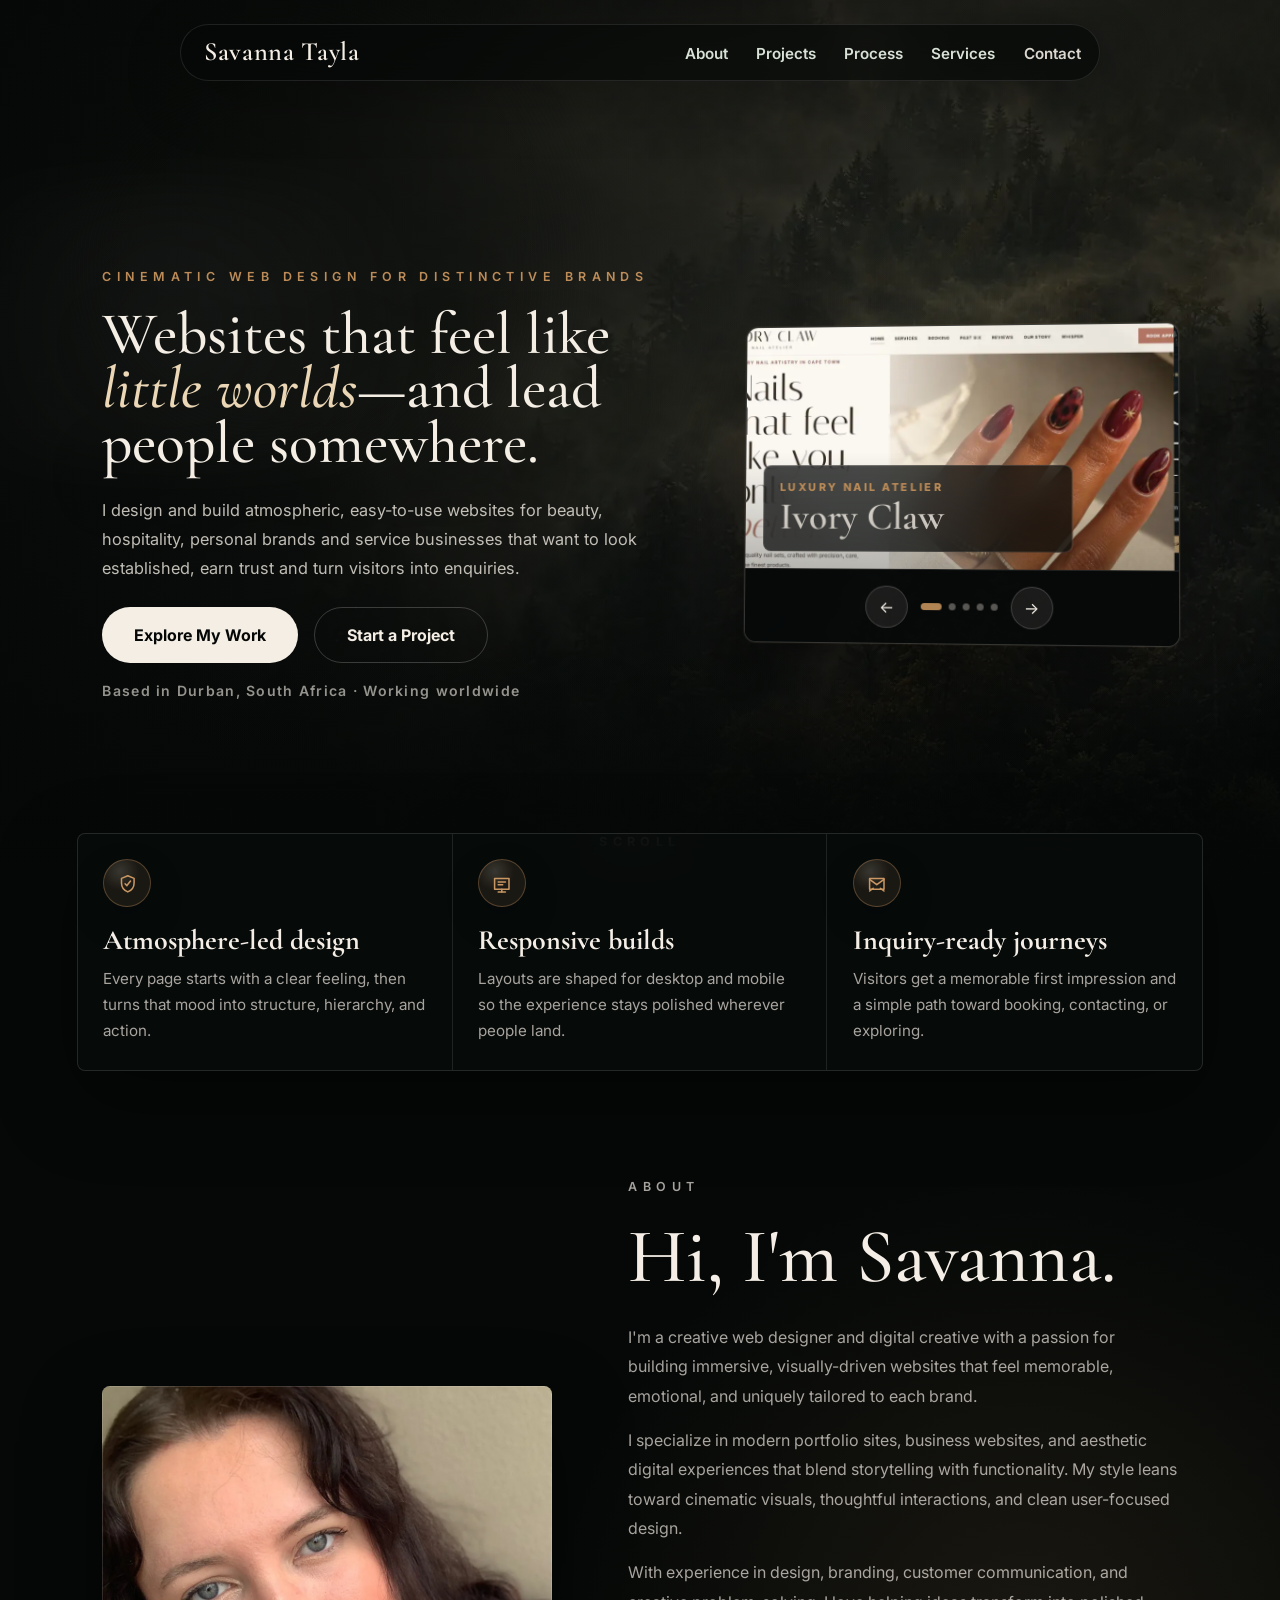
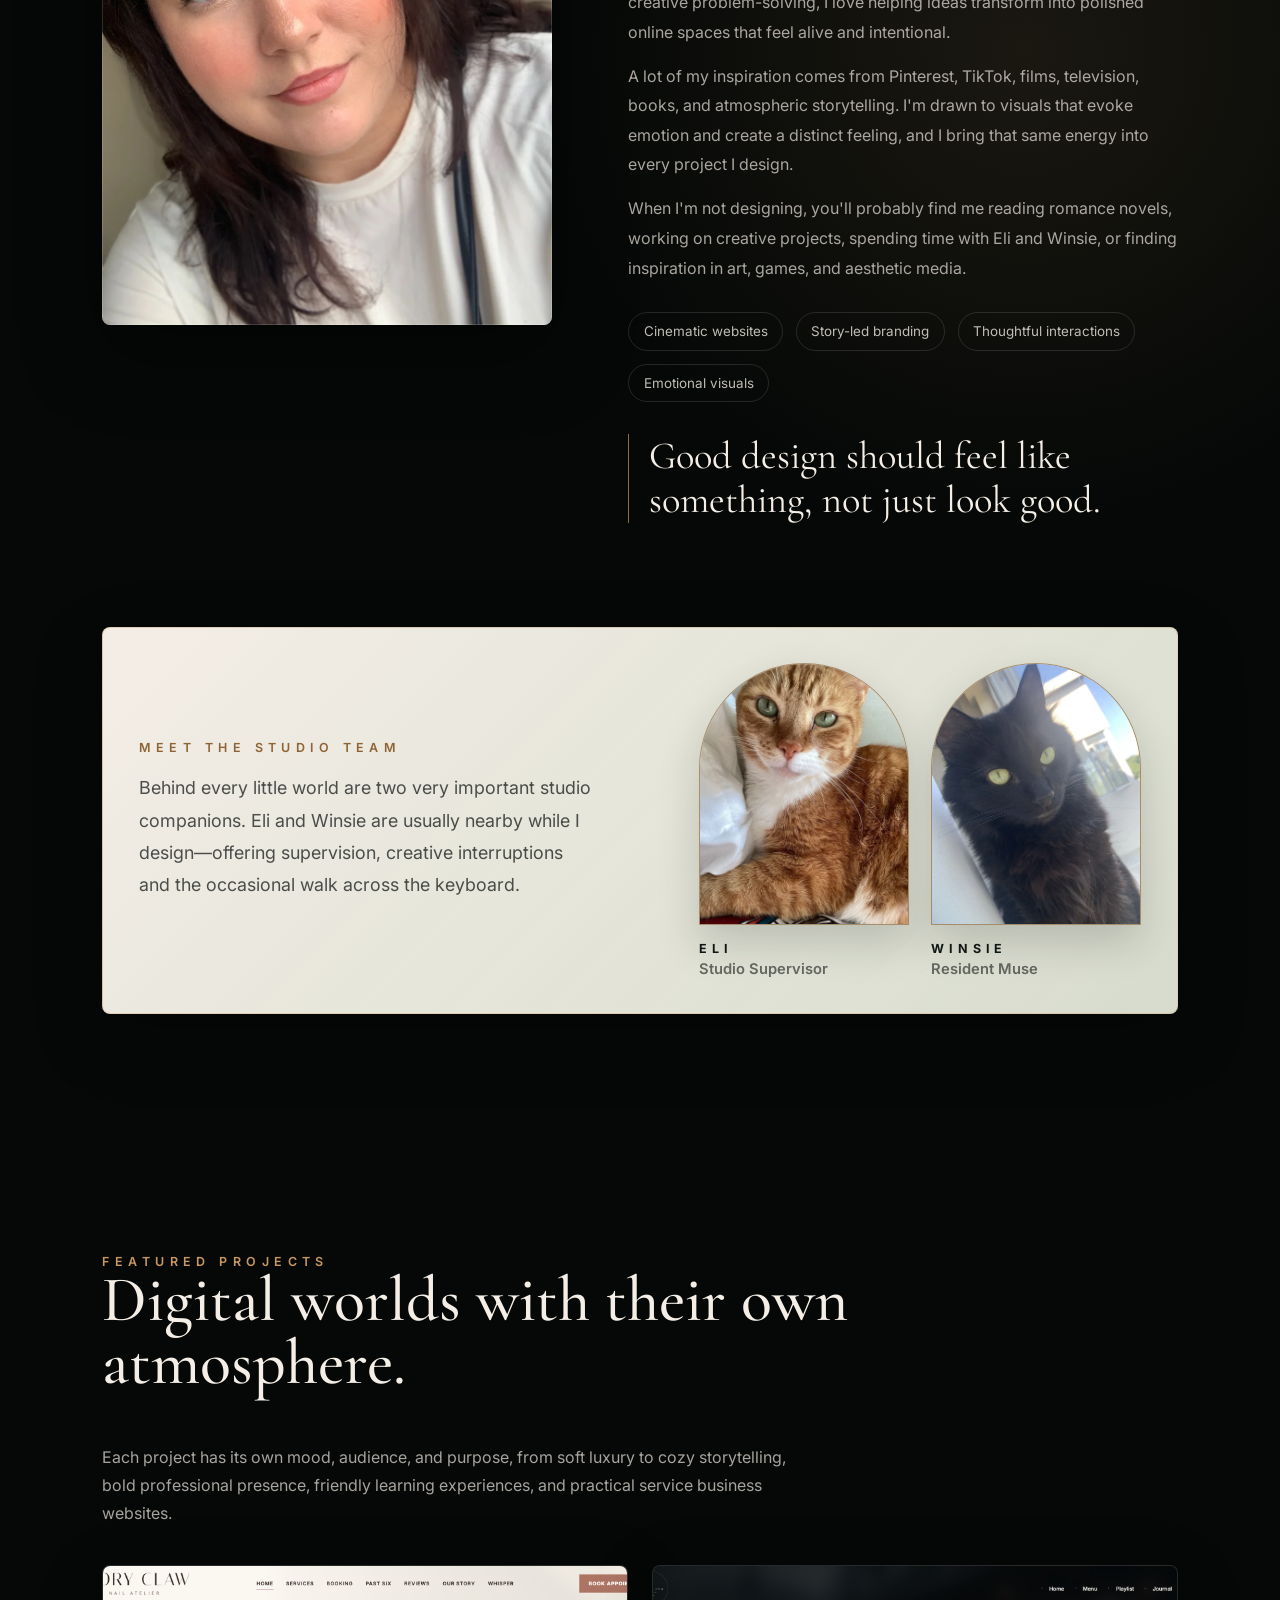
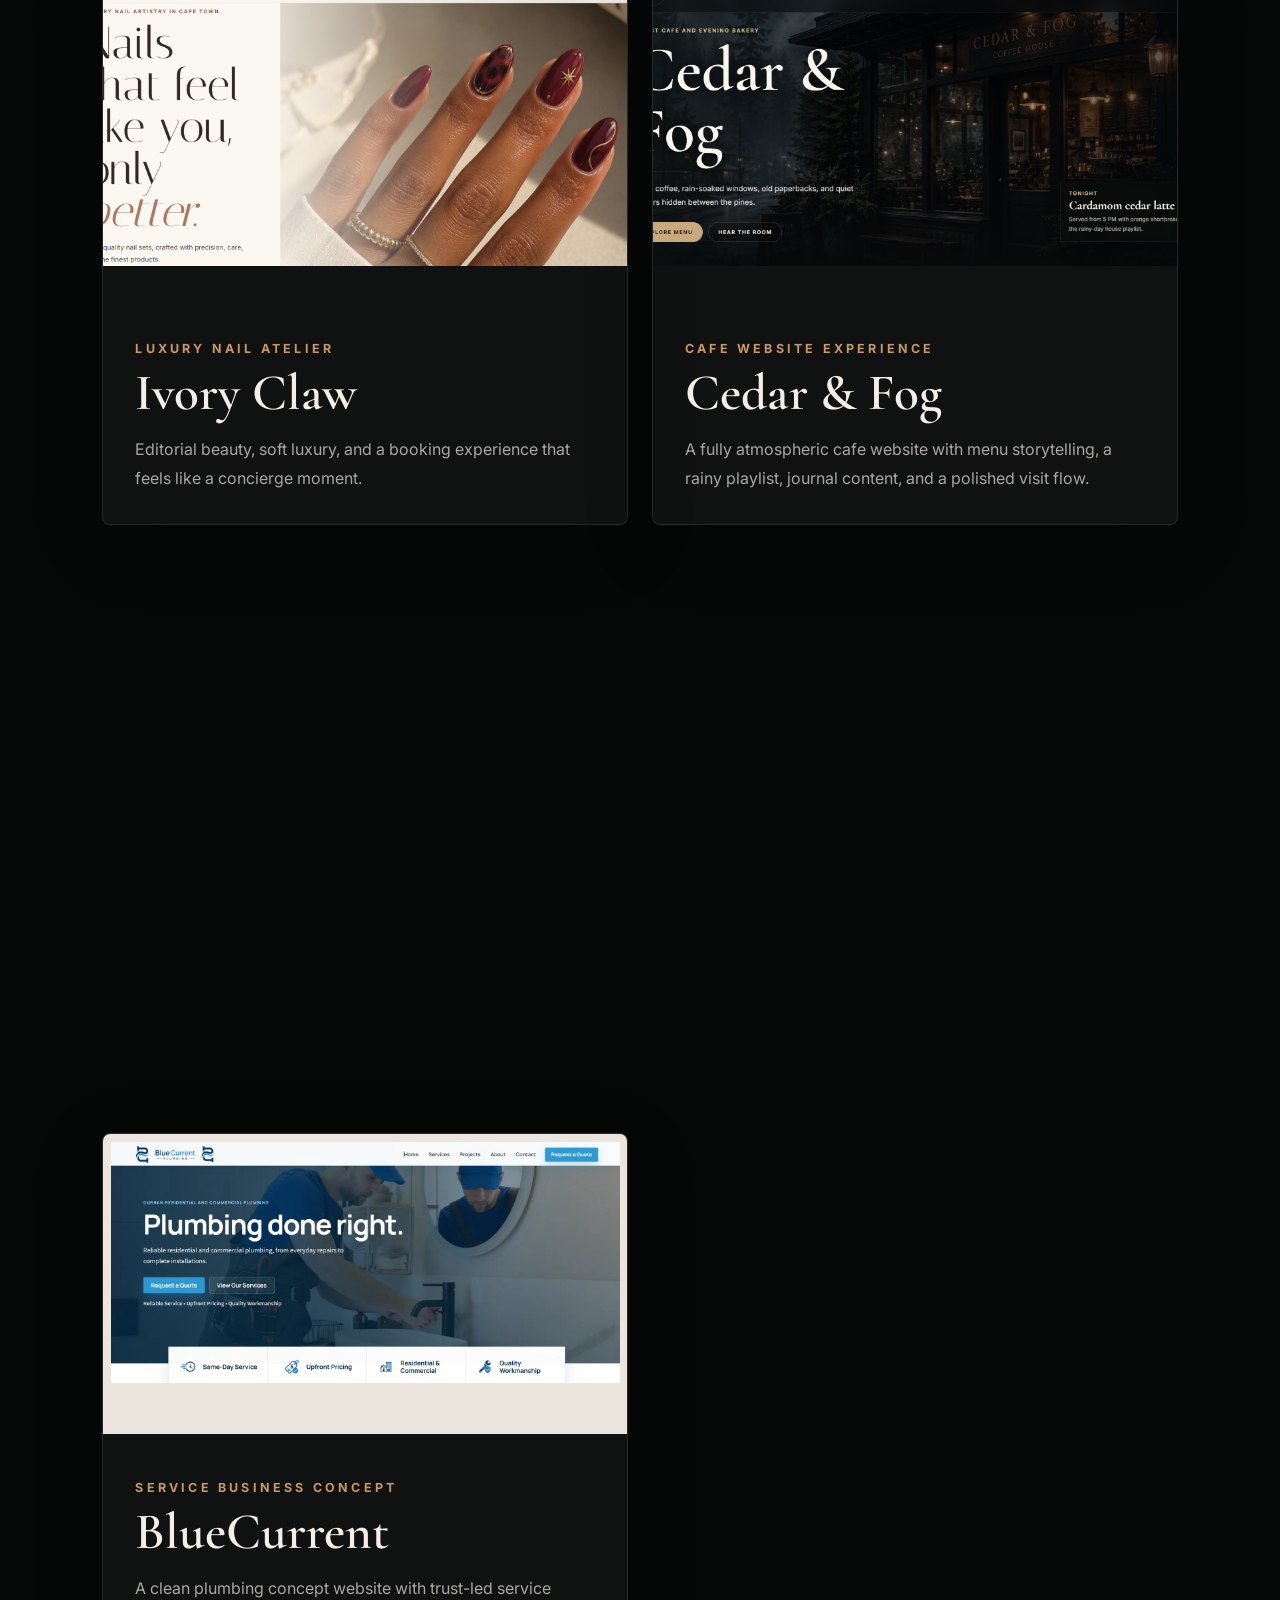
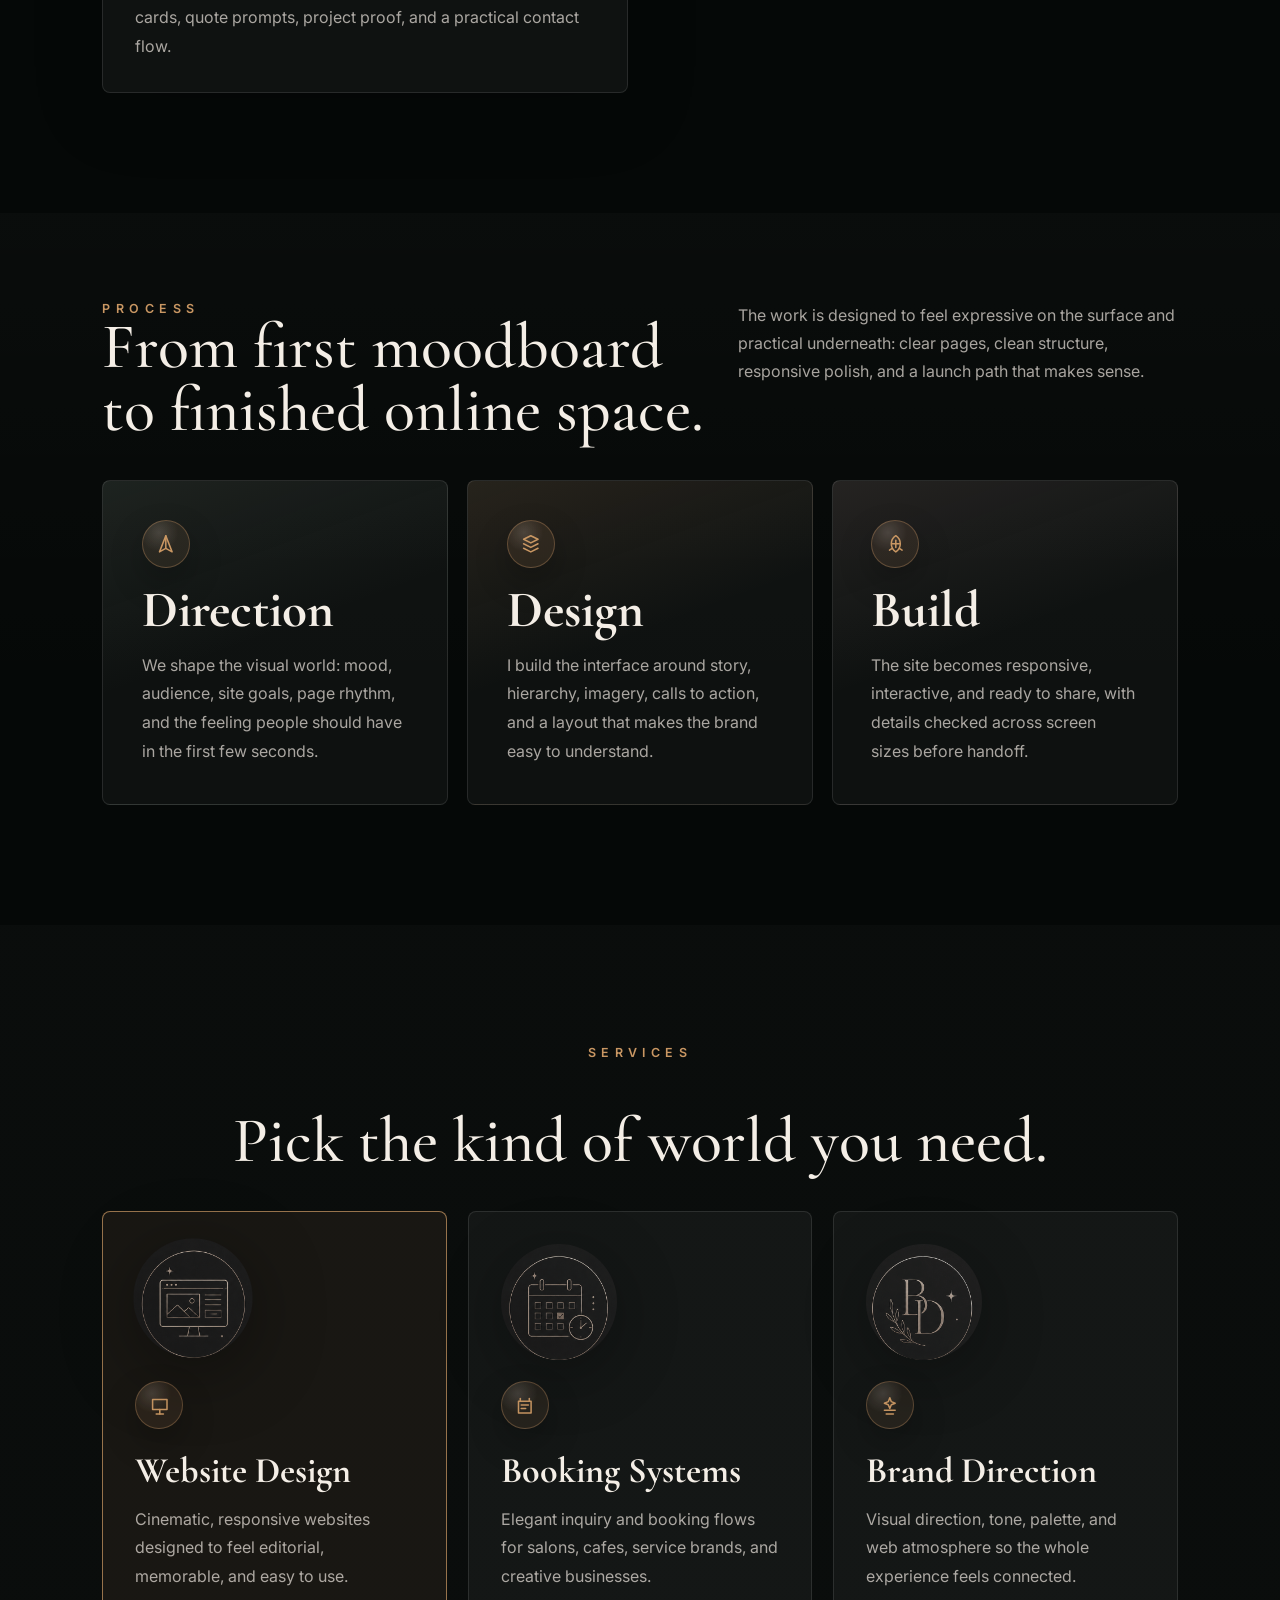
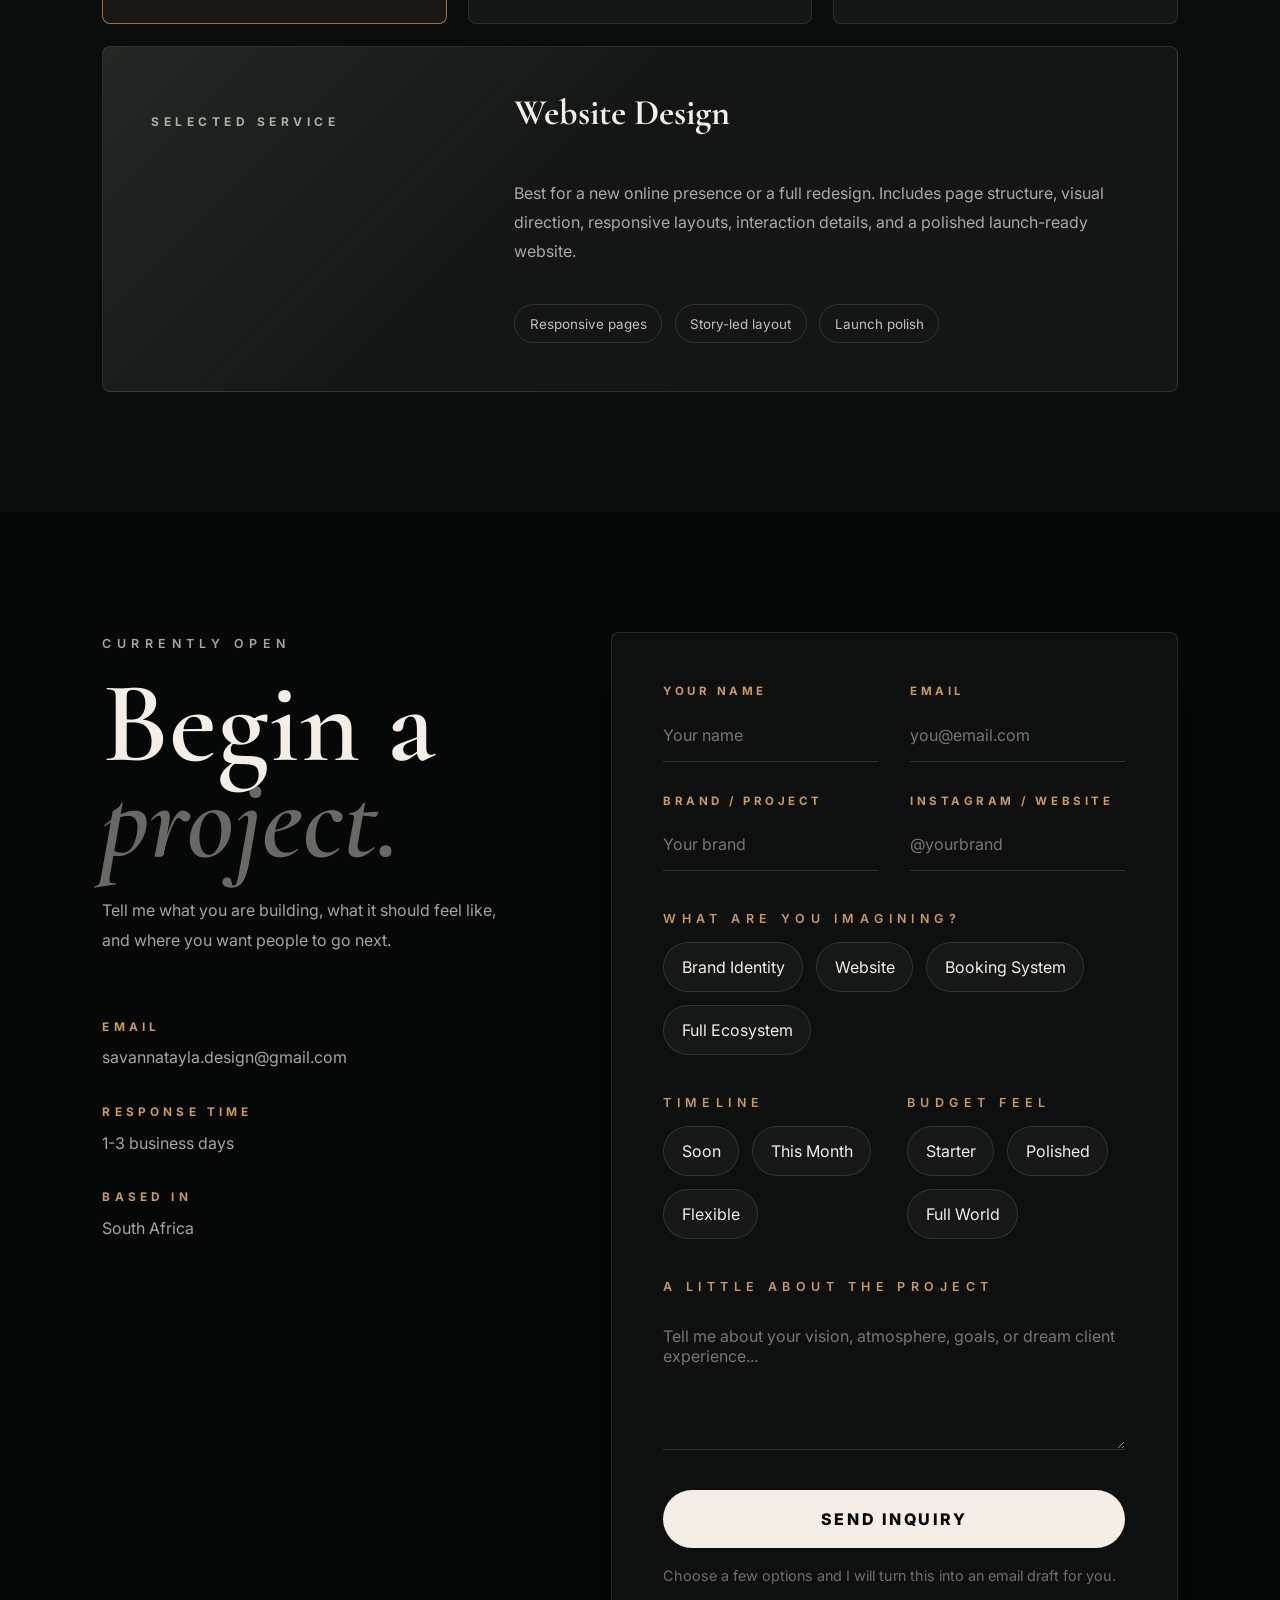
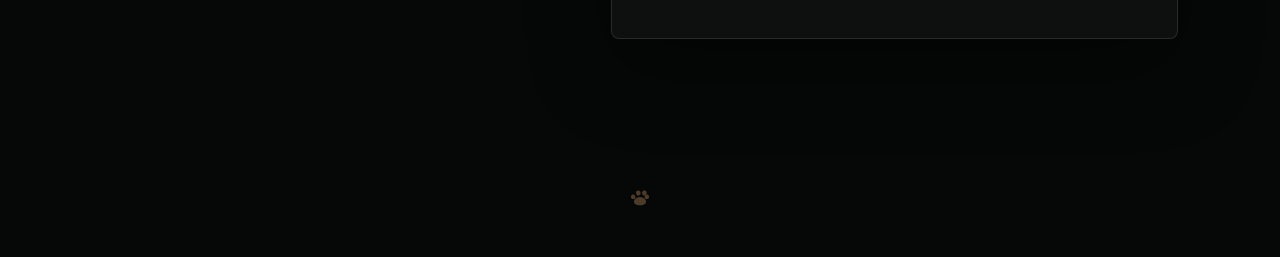
==== commit 9af16a3e: "Add BlueCurrent plumbing concept project" ====
--- a/index.html
+++ b/index.html
@@ -80,6 +80,13 @@
                   <strong>Lucy Lingo</strong>
                 </div>
               </a>
+              <a class="showcase-slide" href="bluecurrent-plumbing.html">
+                <img src="hero-bluecurrent.webp" alt="BlueCurrent Plumbing concept website screenshot" loading="lazy">
+                <div class="showcase-caption">
+                  <span>Service Business Concept</span>
+                  <strong>BlueCurrent</strong>
+                </div>
+              </a>
             </div>
           </div>
           <div class="showcase-controls" aria-label="Project preview controls">
@@ -89,6 +96,7 @@
               <span></span>
               <span></span>
               <span></span>
+              <span></span>
             </div>
             <button class="showcase-control" type="button" data-showcase-direction="1" aria-label="Show next project preview">&rarr;</button>
           </div>
@@ -194,7 +202,7 @@
         <h2>Digital worlds with their own atmosphere.</h2>
       </div>
       <p class="section-intro">
-        Each project has its own mood, audience, and purpose, from soft luxury to cozy storytelling, bold professional presence, and friendly learning experiences.
+        Each project has its own mood, audience, and purpose, from soft luxury to cozy storytelling, bold professional presence, friendly learning experiences, and practical service business websites.
       </p>
     </div>
 
@@ -244,6 +252,18 @@
           <p class="project-kicker">Live ESL Website</p>
           <h3>Lucy Lingo</h3>
           <p>A cheerful live English learning website with lesson packages, free resources, reviews, and a clear trial booking path.</p>
+        </div>
+      </a>
+
+      <a href="bluecurrent-plumbing.html" class="project-card project-link reveal" data-tilt>
+        <div class="project-thumb project-thumb--contain">
+          <img src="bluecurrent-1.webp" alt="BlueCurrent Plumbing concept website preview">
+          <div class="project-thumb-overlay"><span>View Project</span></div>
+        </div>
+        <div class="project-info">
+          <p class="project-kicker">Service Business Concept</p>
+          <h3>BlueCurrent</h3>
+          <p>A clean plumbing concept website with trust-led service cards, quote prompts, project proof, and a practical contact flow.</p>
         </div>
       </a>
     </div>
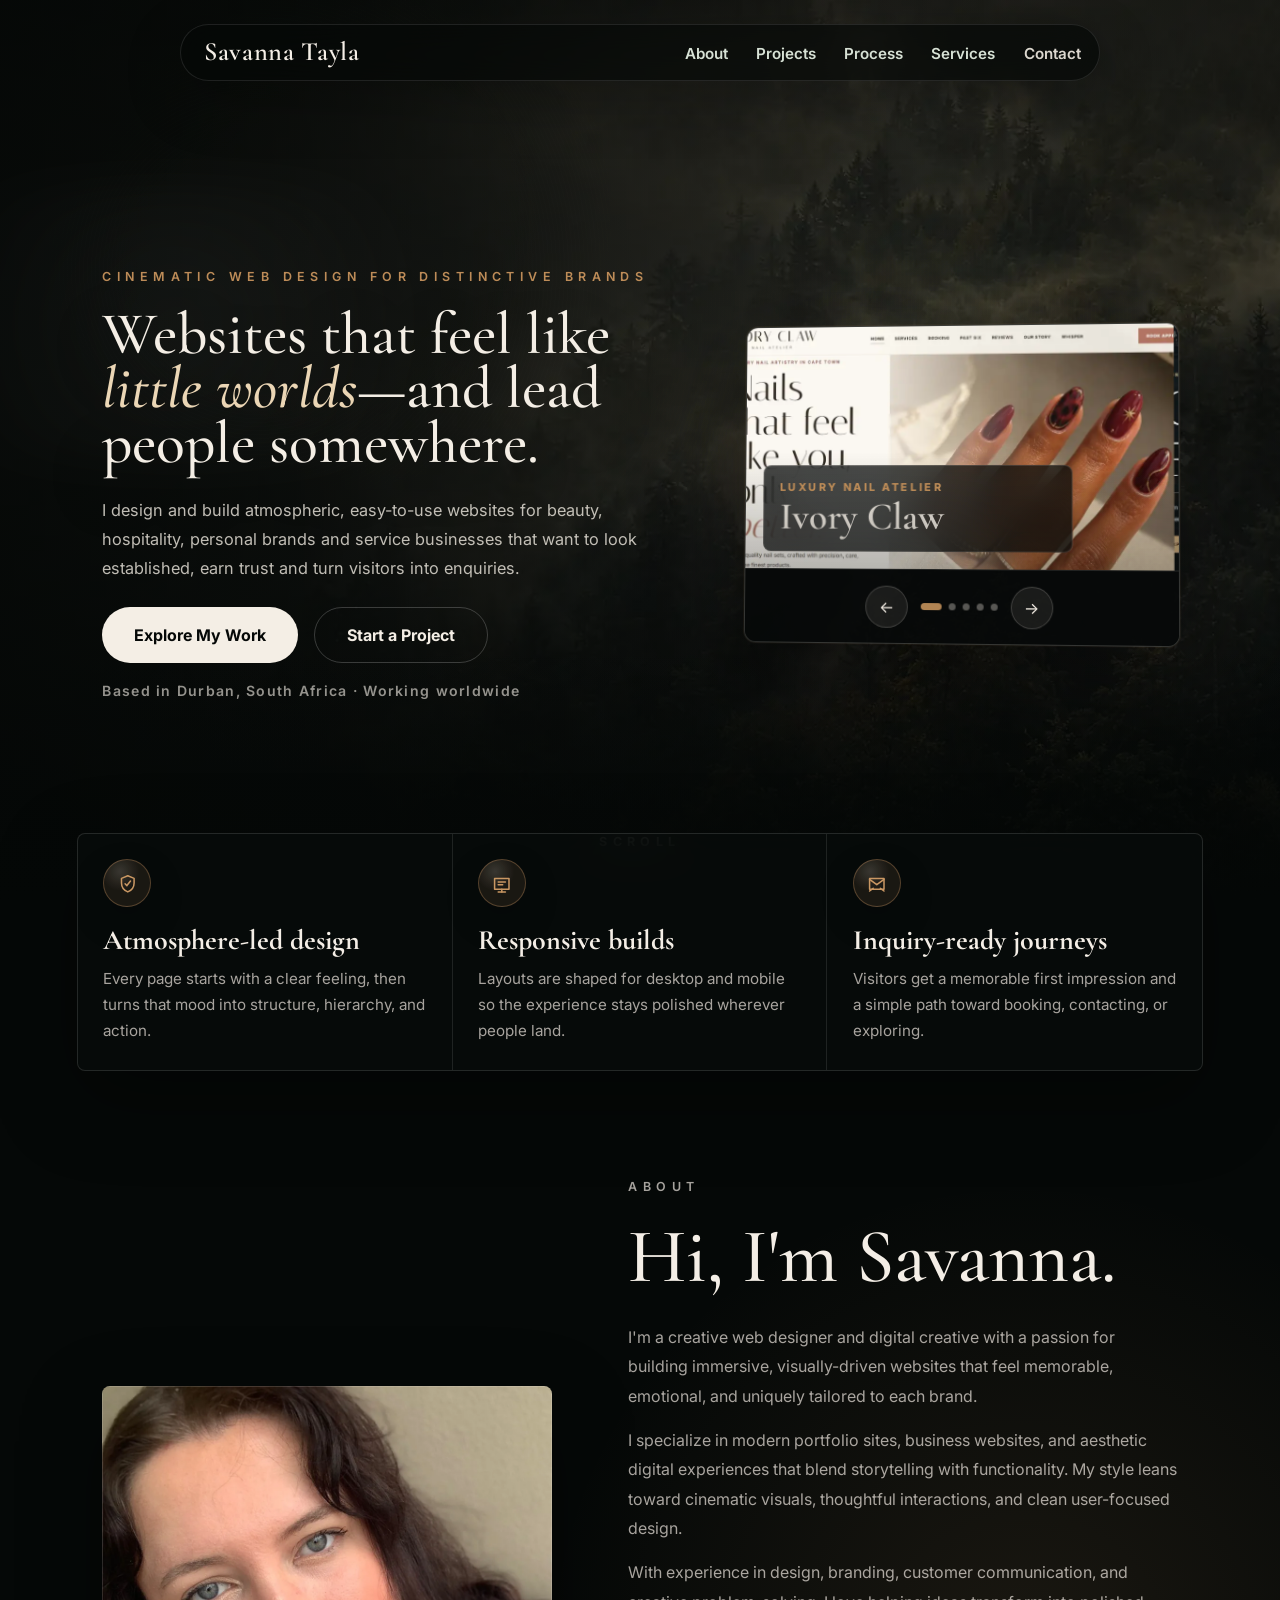
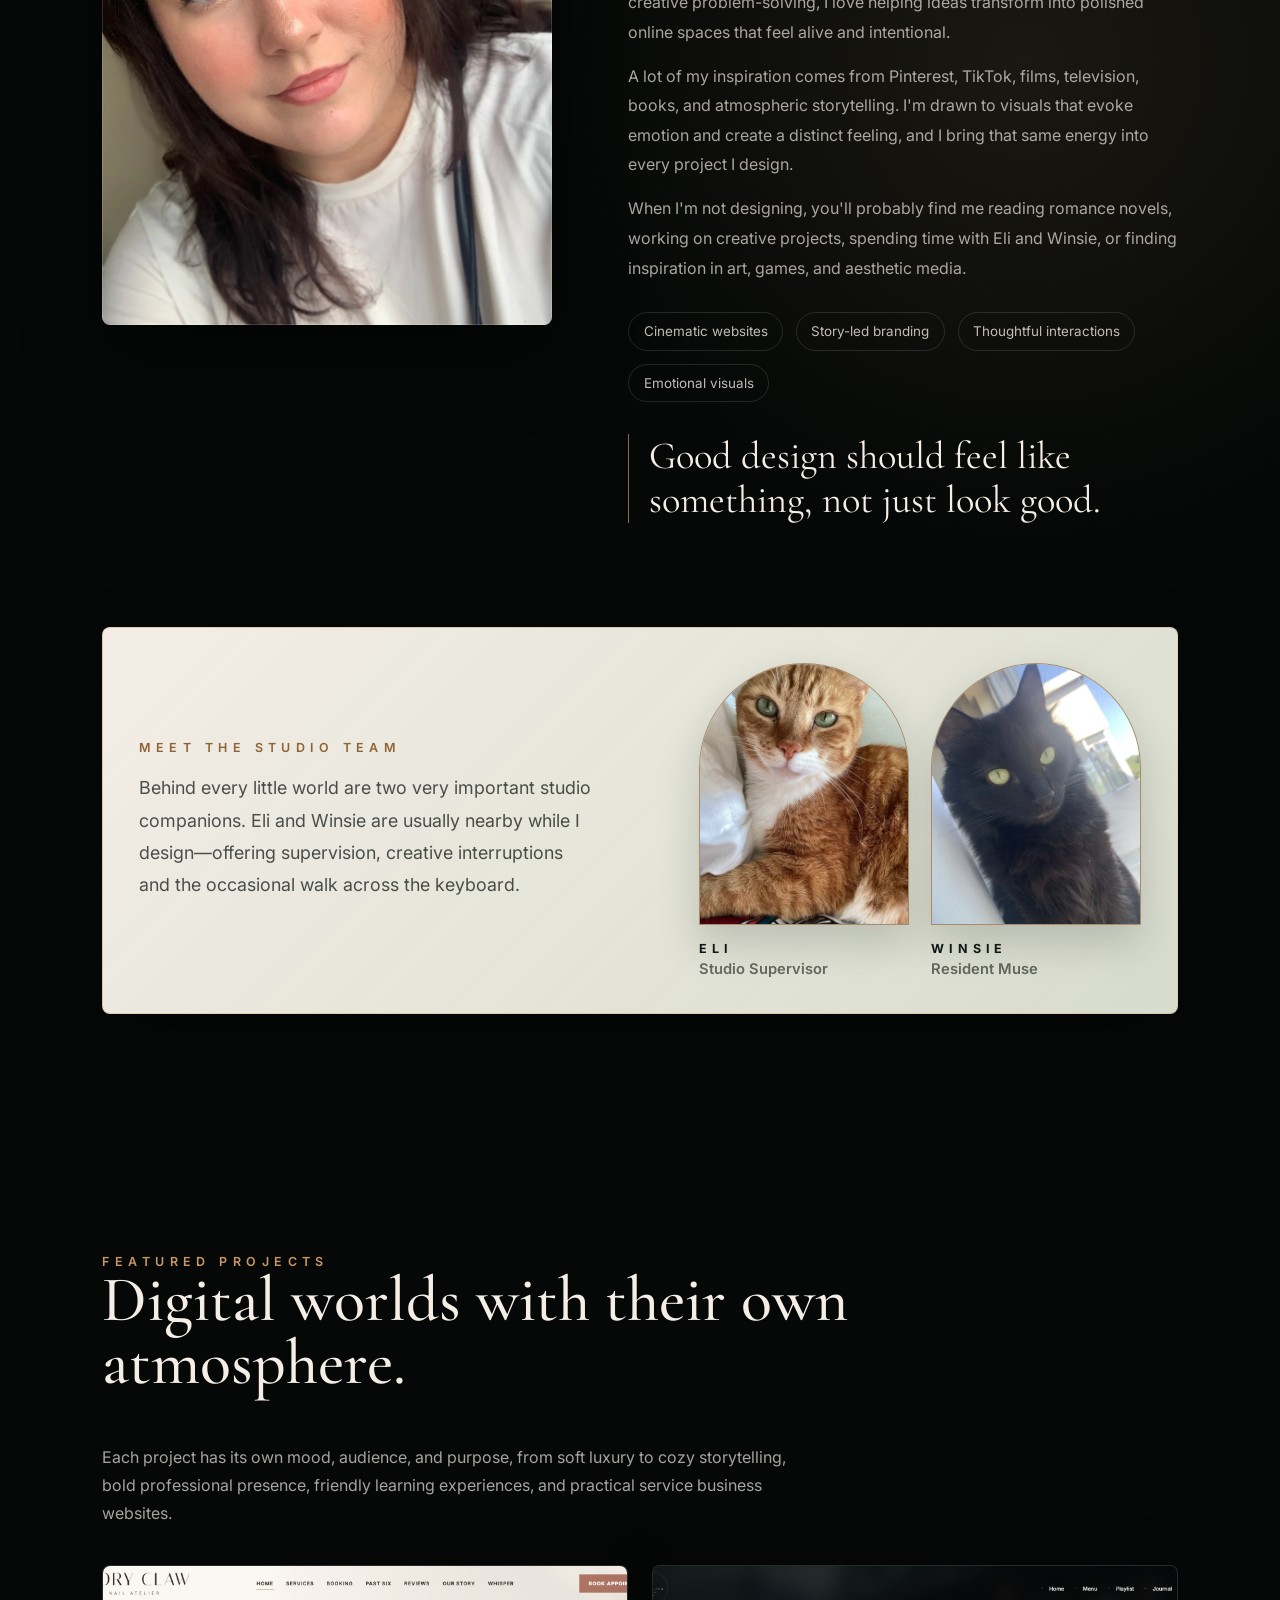
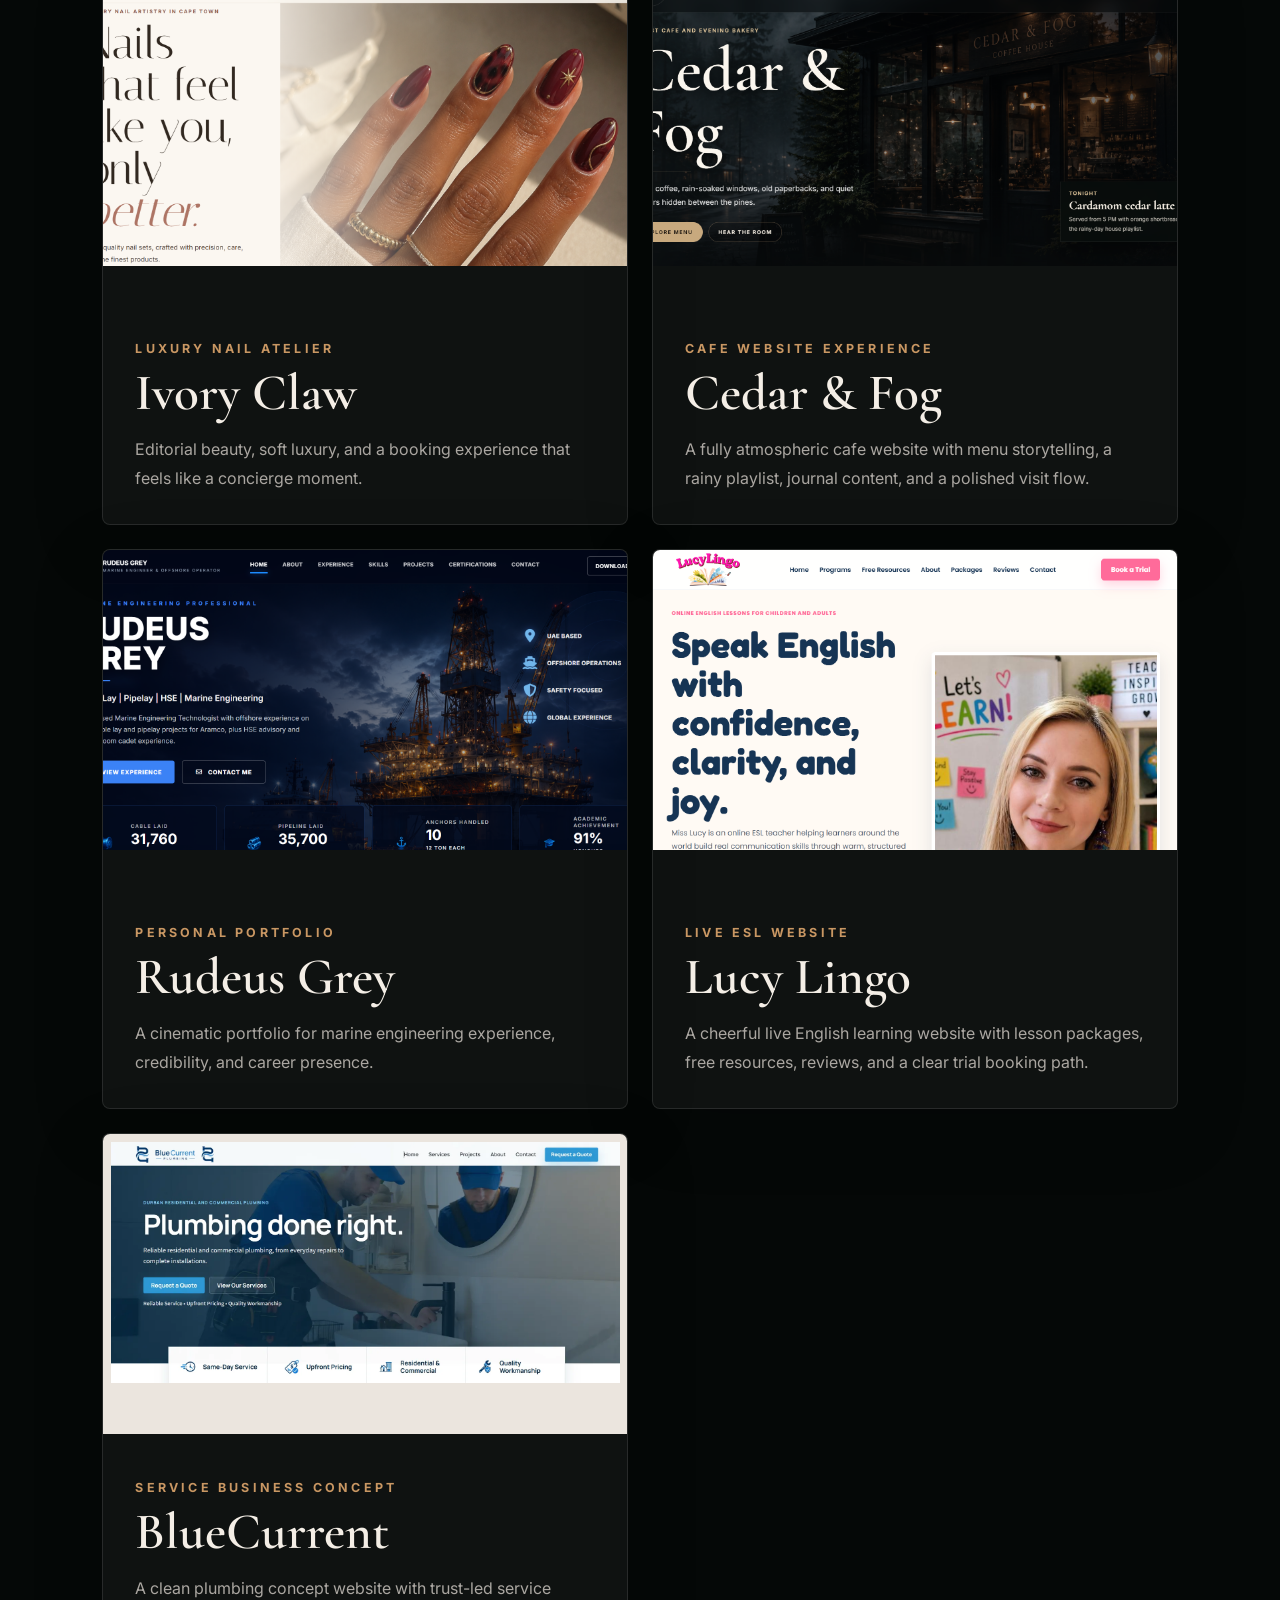
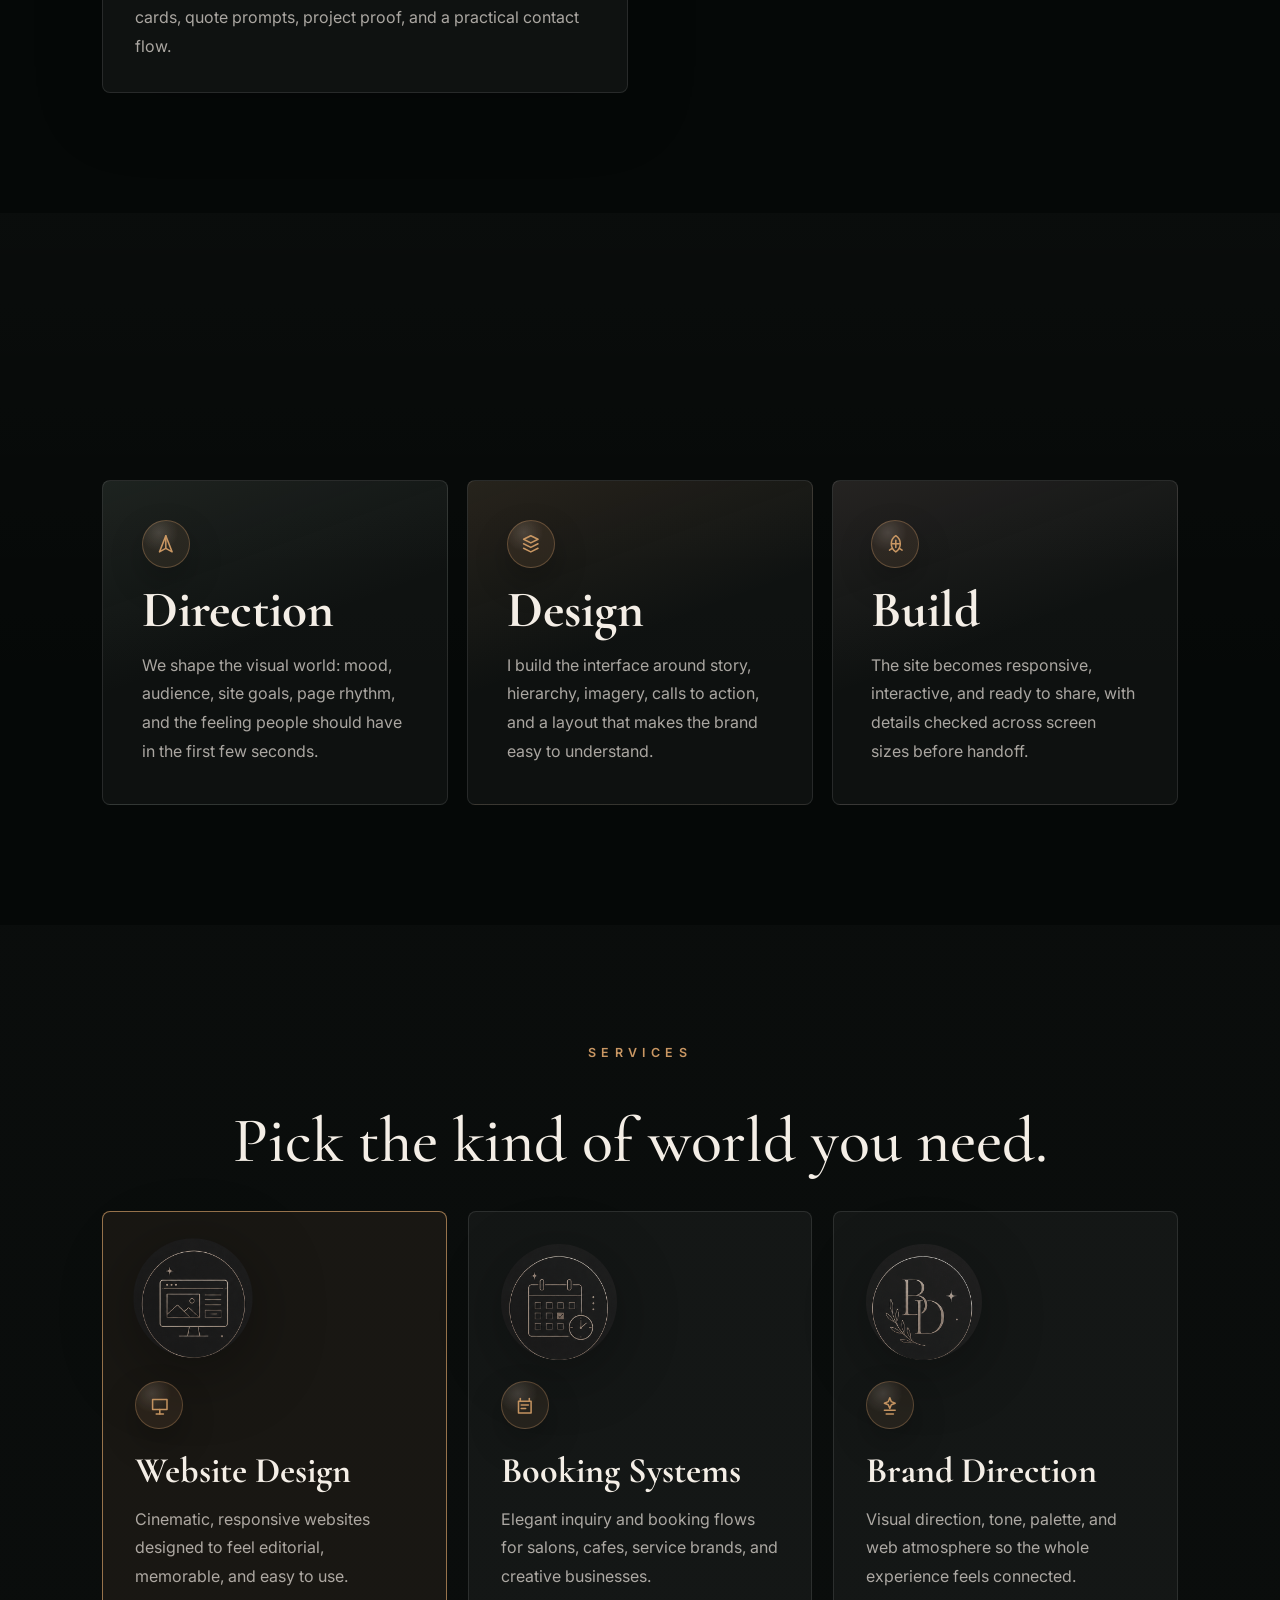
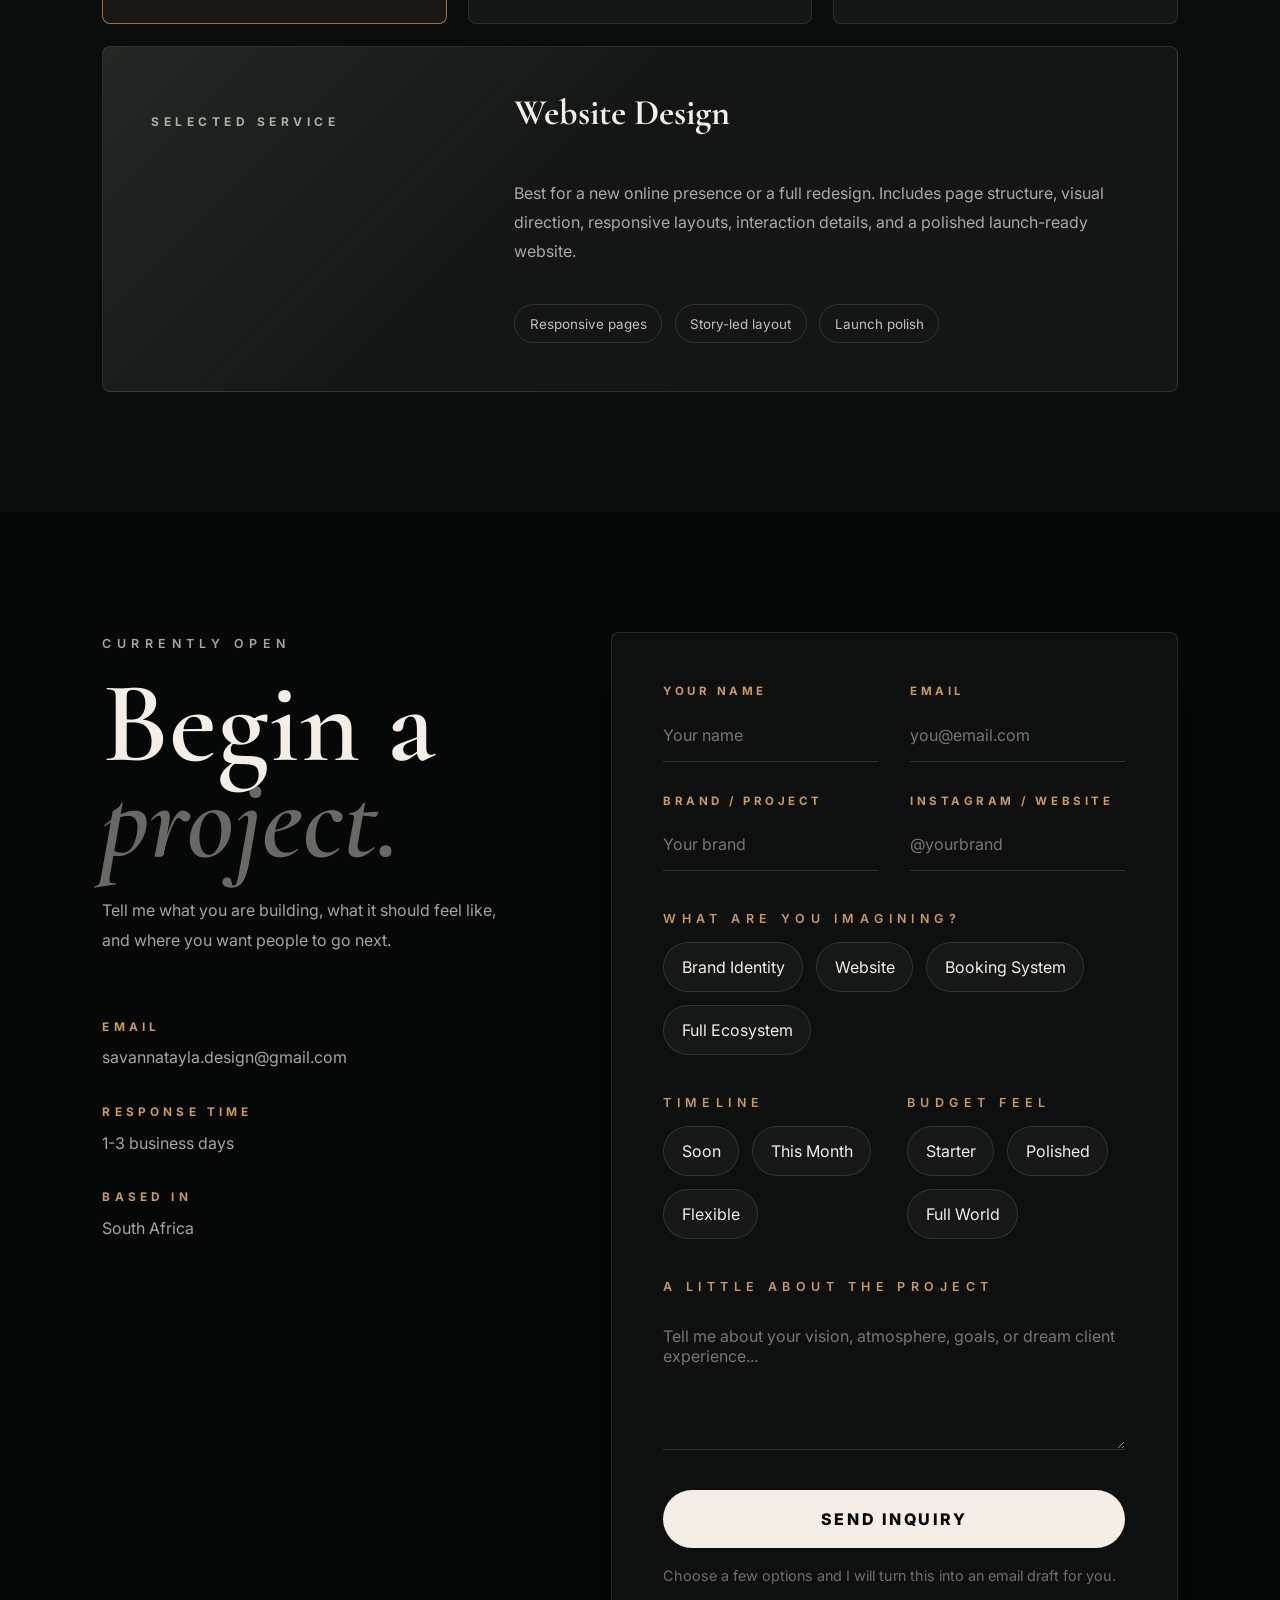
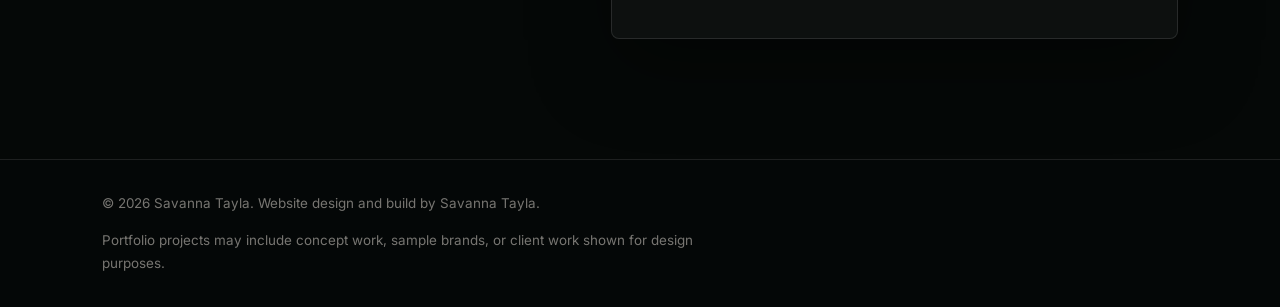
==== commit c03af6ff: "Replace paw signature with standard footer" ====
--- a/index.html
+++ b/index.html
@@ -444,16 +444,9 @@
   </section>
 </main>
 
-<footer class="site-footer" aria-label="Site signature">
-  <span class="footer-signature" aria-hidden="true">
-    <svg viewBox="0 0 36 30" role="img">
-      <path d="M12 18.5c2.2-3.8 9.8-3.8 12 0 2 3.4.1 6.5-6 6.5s-8-3.1-6-6.5Z"></path>
-      <path d="M8.8 13.4c1.4-1 3.6-.2 4 1.7.3 1.7-.7 3-2.4 3s-2.9-1.4-2.7-3c.1-.7.5-1.3 1.1-1.7Z"></path>
-      <path d="M15.6 8.5c1.5-.4 3 .8 3.1 2.6.1 1.7-.9 3-2.4 3.1-1.5 0-2.7-1.2-2.8-2.9-.1-1.4.7-2.5 2.1-2.8Z"></path>
-      <path d="M20.3 11.1c.1-1.8 1.6-3 3.1-2.6 1.4.3 2.2 1.4 2.1 2.8-.1 1.7-1.3 2.9-2.8 2.9-1.5-.1-2.5-1.4-2.4-3.1Z"></path>
-      <path d="M23.2 15.1c.4-1.9 2.6-2.7 4-1.7.6.4 1 1 1.1 1.7.2 1.6-1 3-2.7 3s-2.7-1.3-2.4-3Z"></path>
-    </svg>
-  </span>
+<footer class="site-footer" aria-label="Site footer">
+  <p>&copy; 2026 Savanna Tayla. Website design and build by Savanna Tayla.</p>
+  <p>Portfolio projects may include concept work, sample brands, or client work shown for design purposes.</p>
 </footer>
 
 <script src="script.js"></script>
--- a/style.css
+++ b/style.css
@@ -729,20 +729,19 @@
 
 .site-footer {
     display: flex;
-    justify-content: center;
-    padding: 1.5rem 8% 3rem;
-}
-
-.footer-signature {
-    display: inline-flex;
-    width: 2rem;
-    color: rgba(201, 151, 99, 0.36);
-}
-
-.footer-signature svg {
-    width: 100%;
-    height: auto;
-    fill: currentColor;
+    flex-wrap: wrap;
+    justify-content: space-between;
+    gap: 0.9rem 2rem;
+    padding: 2rem 8%;
+    color: rgba(244, 238, 230, 0.48);
+    border-top: 1px solid rgba(255, 255, 255, 0.1);
+    background: rgba(5, 8, 7, 0.72);
+    font-size: 0.84rem;
+    line-height: 1.7;
+}
+
+.site-footer p {
+    max-width: 620px;
 }
 
 .project-grid {
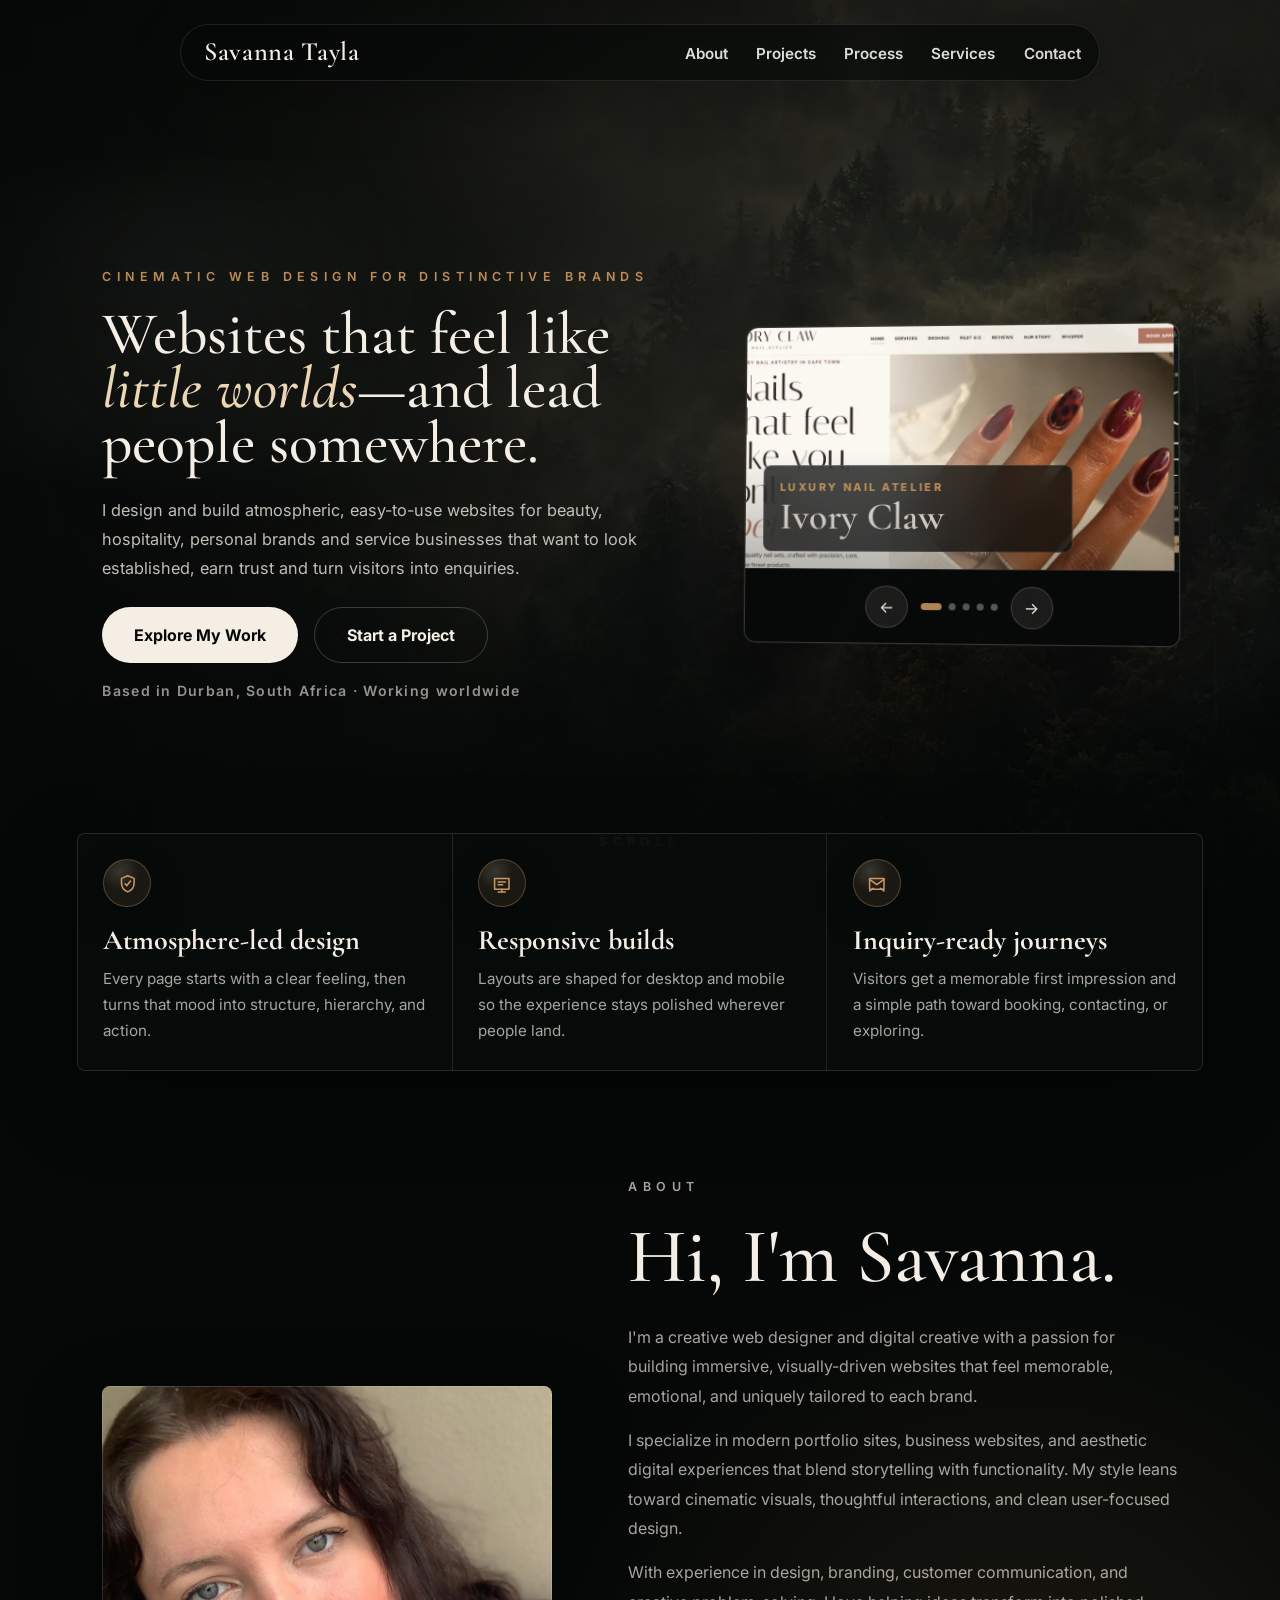
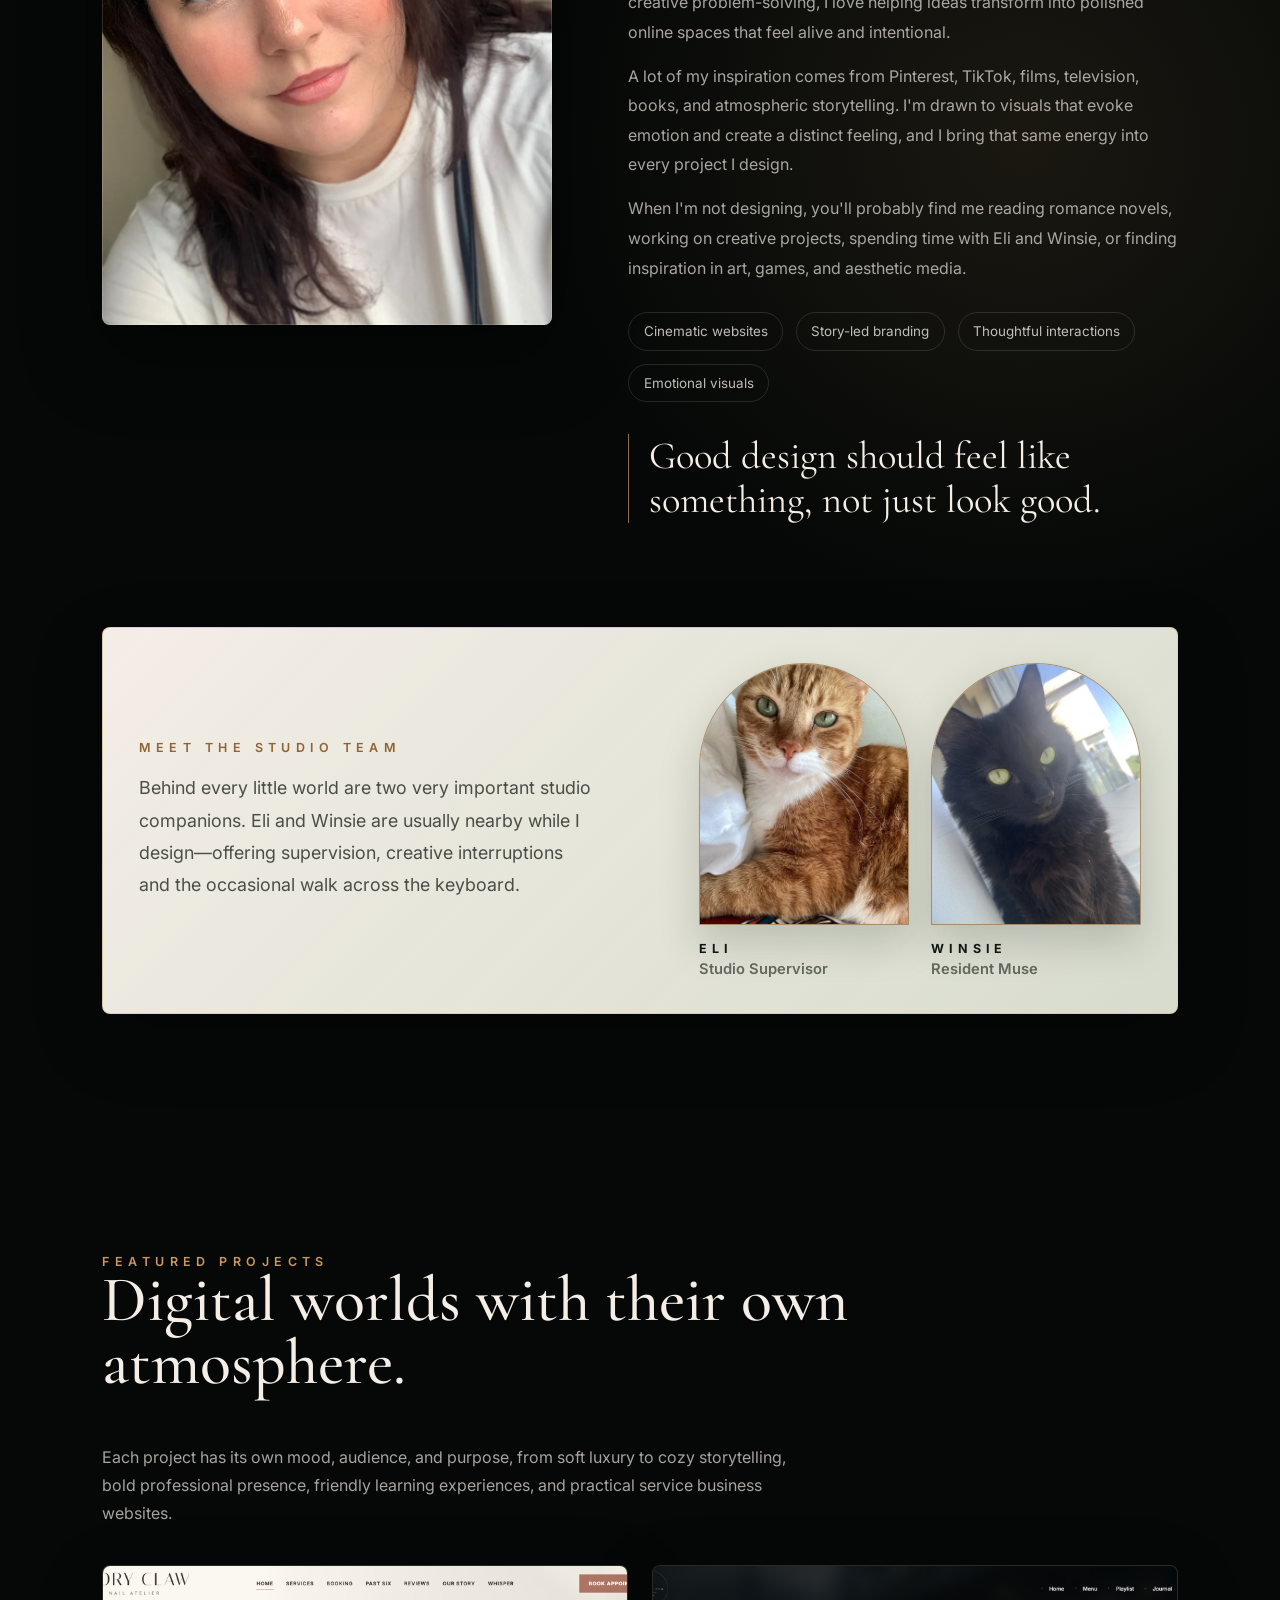
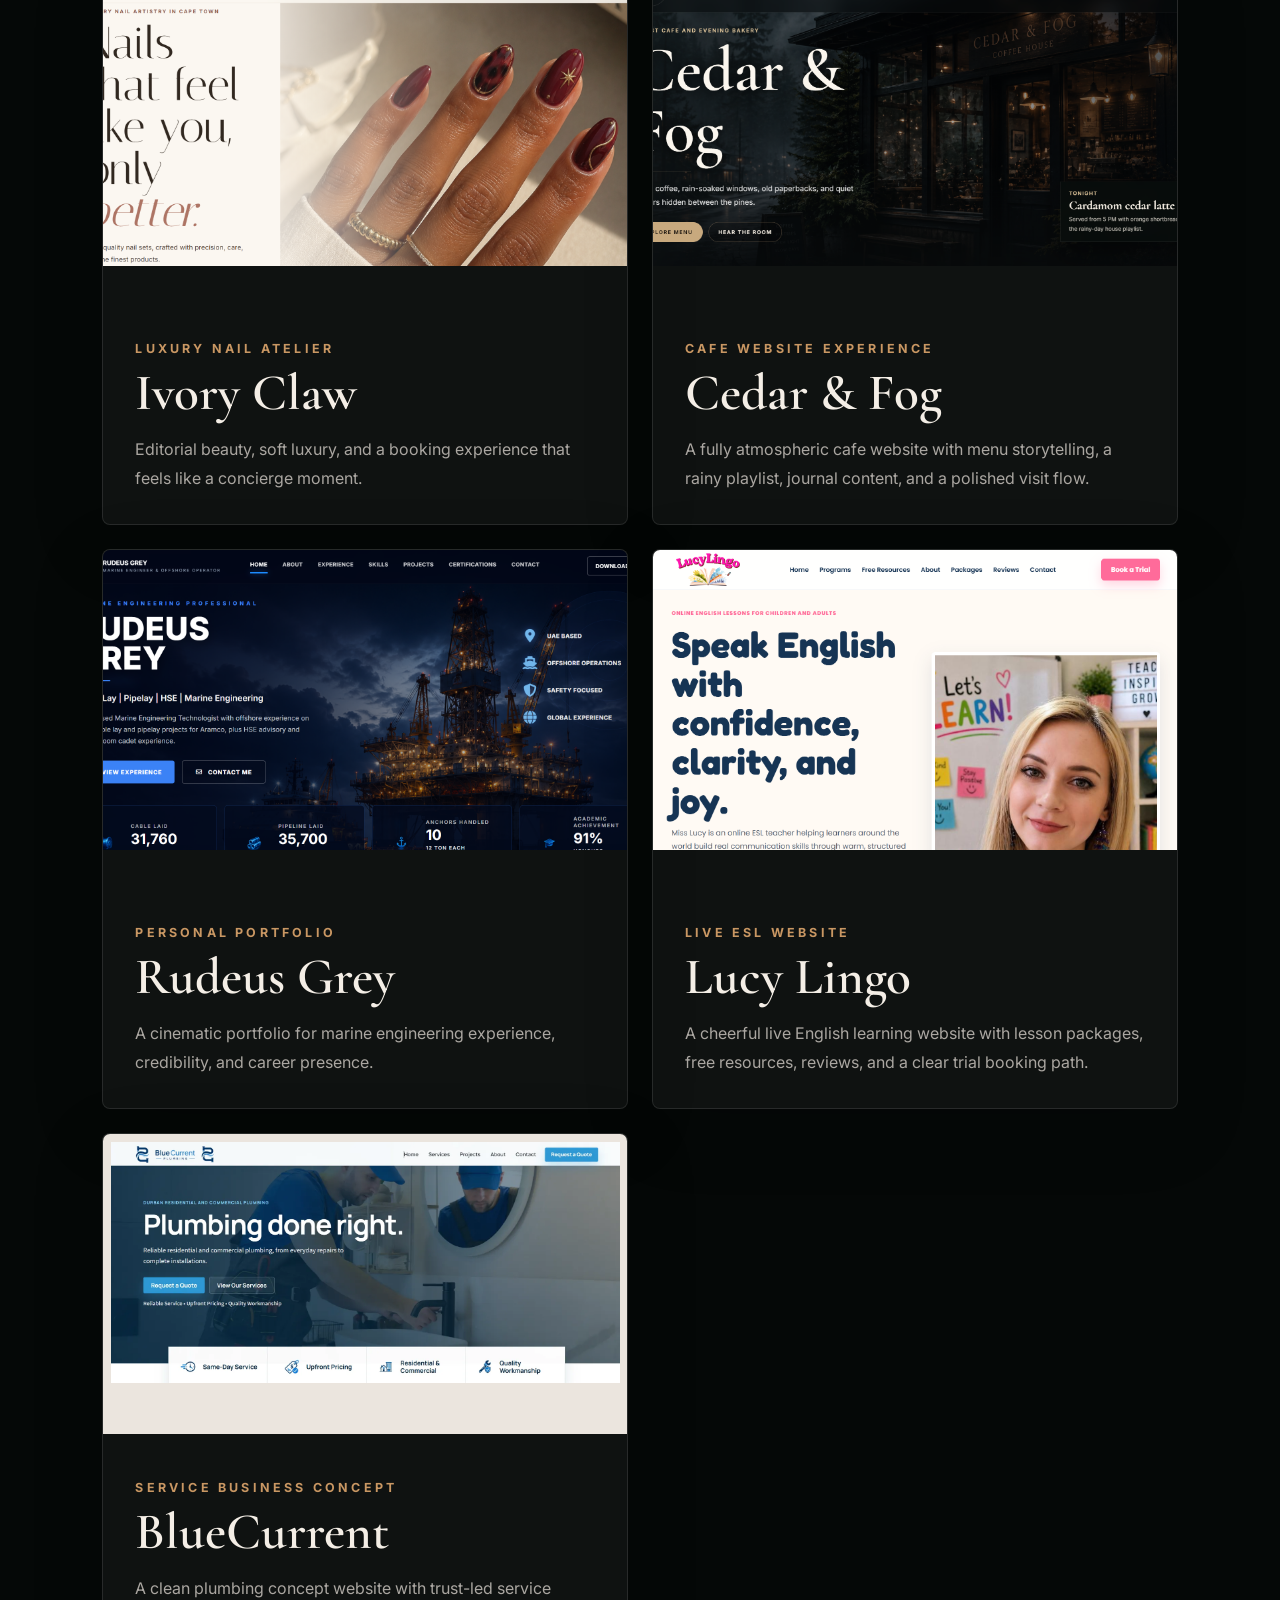
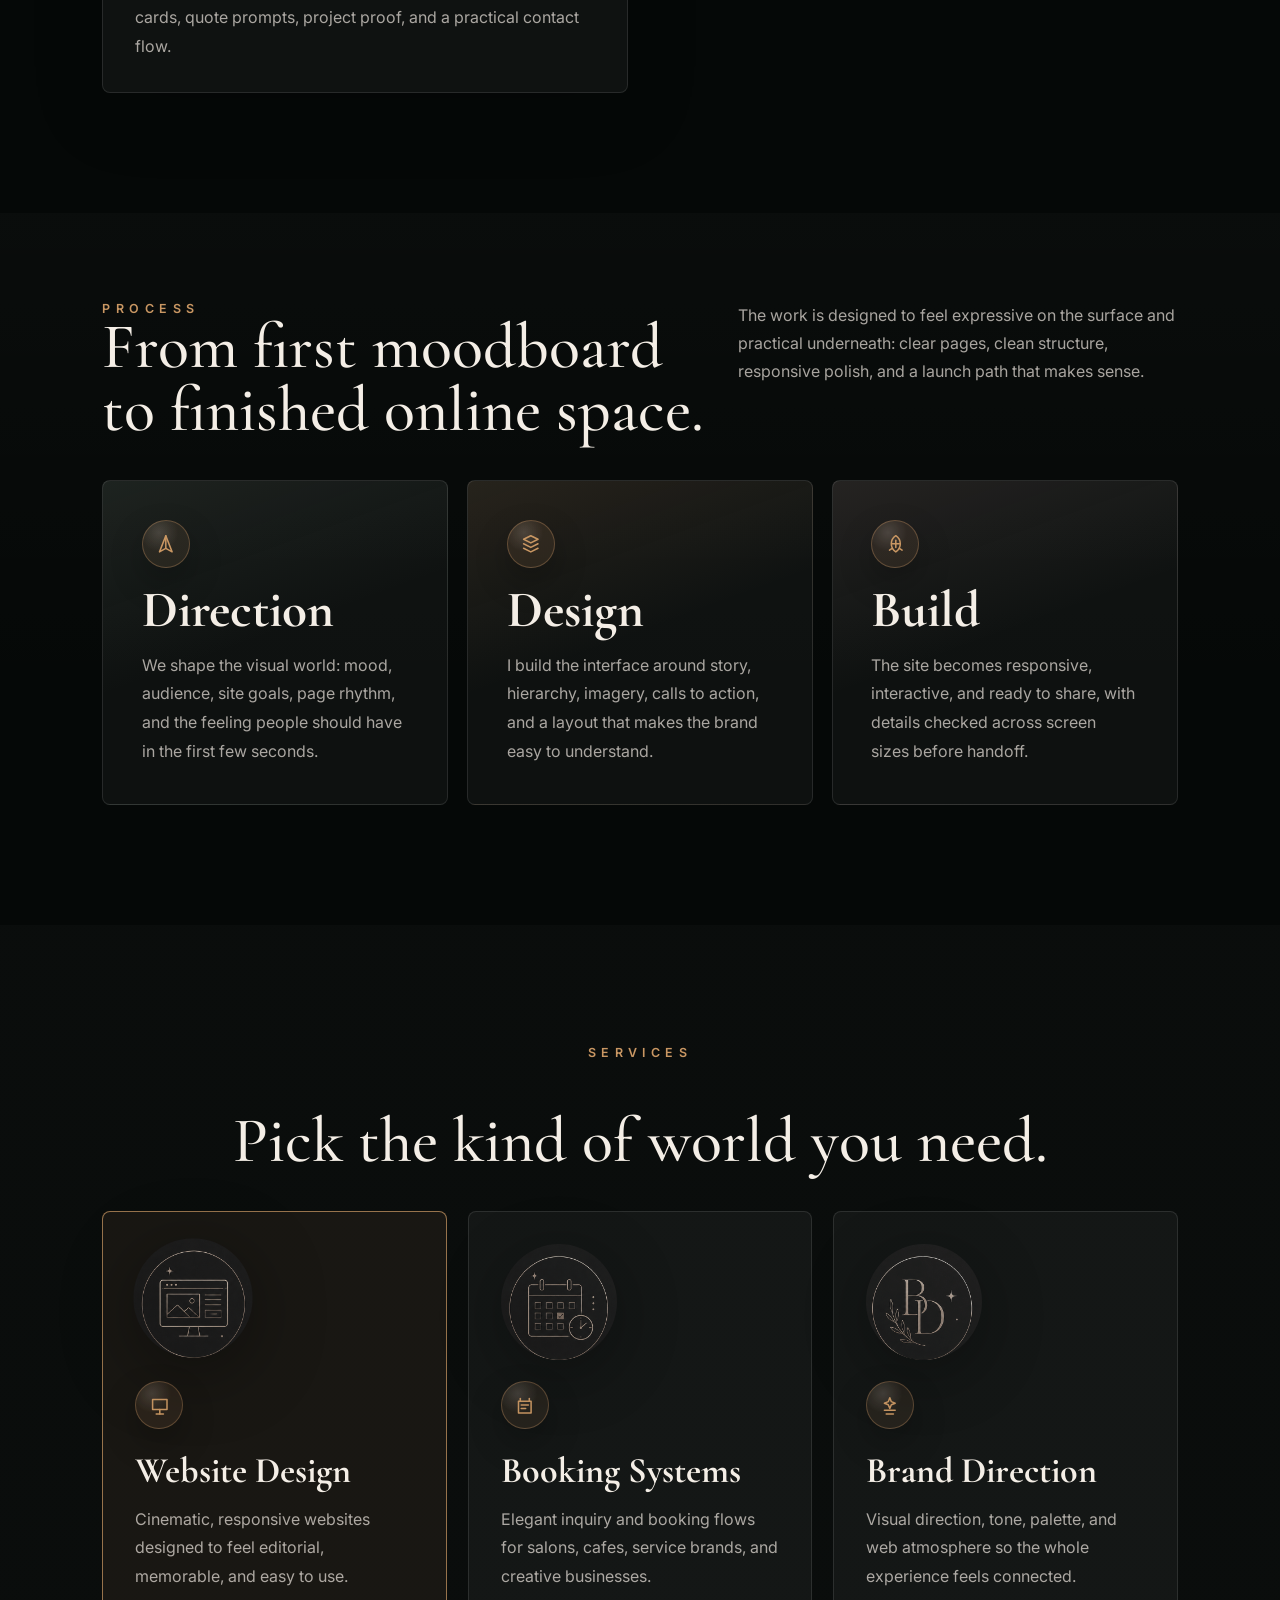
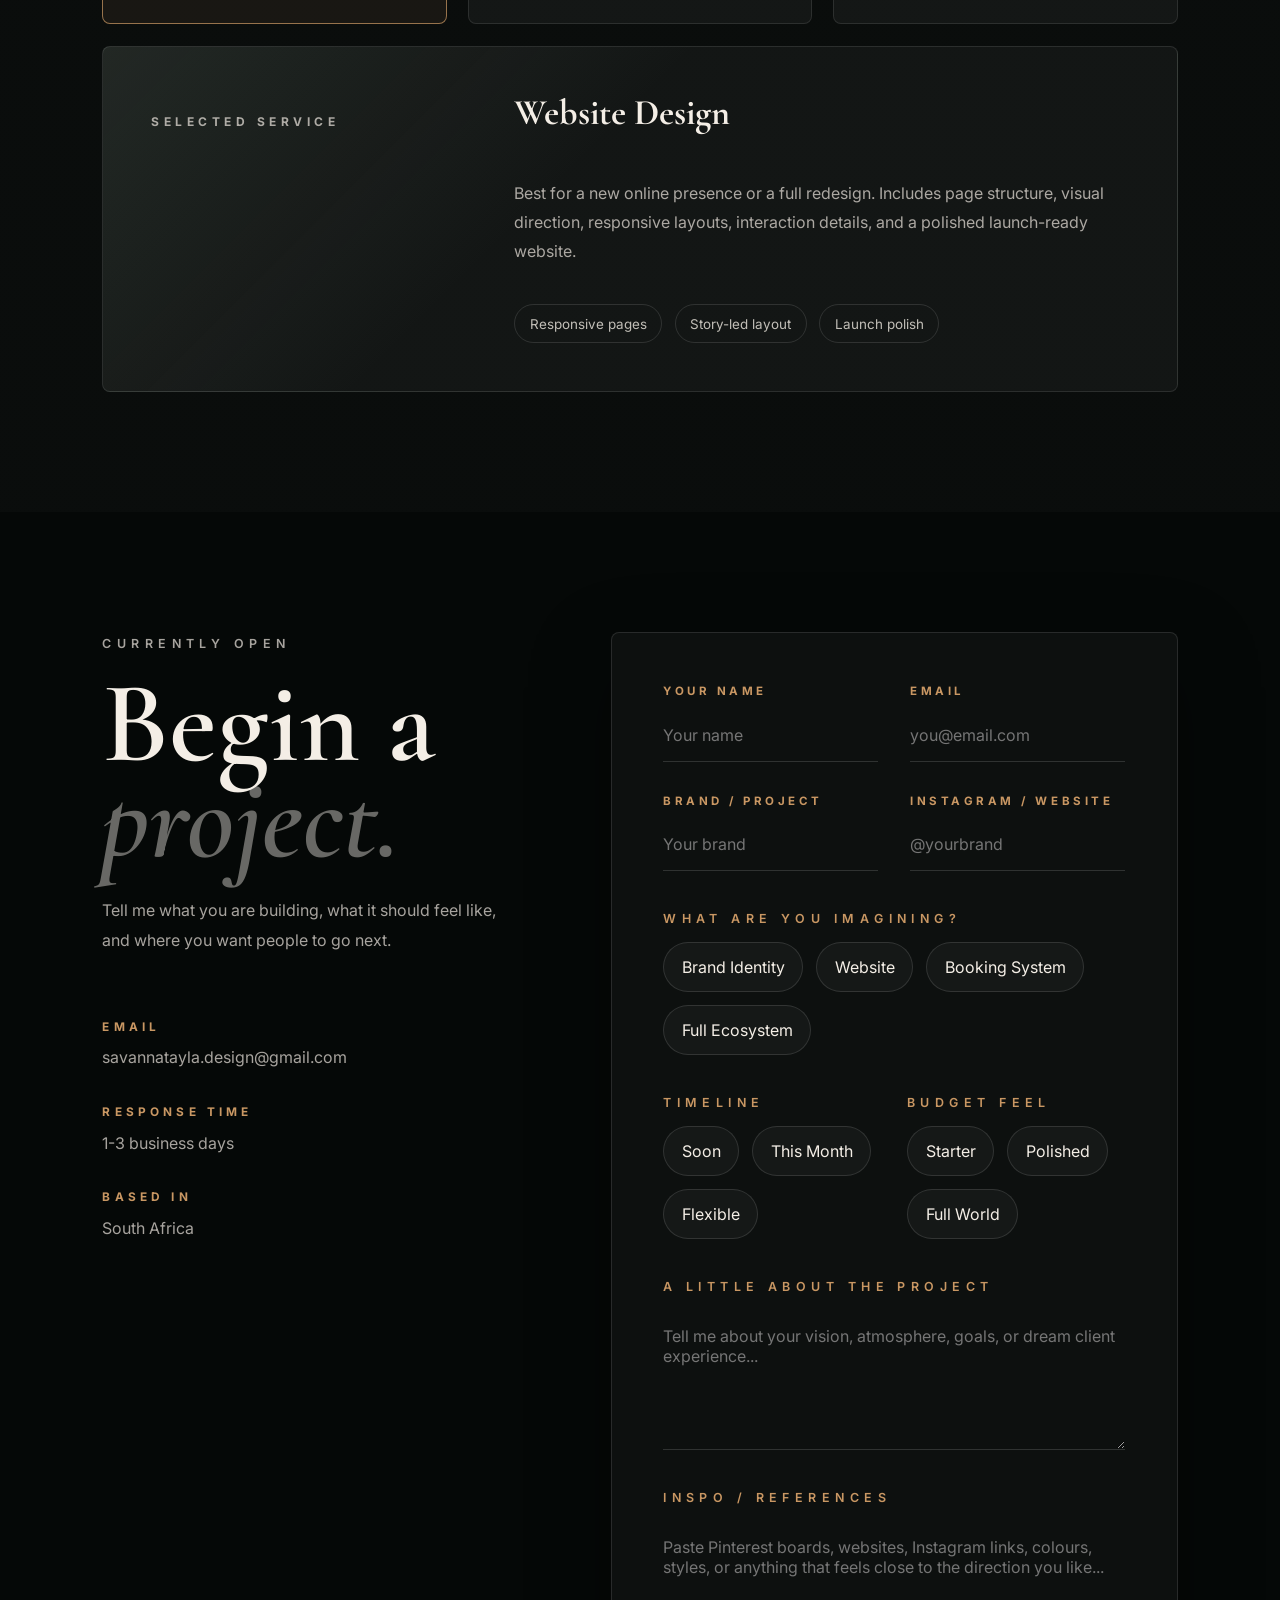
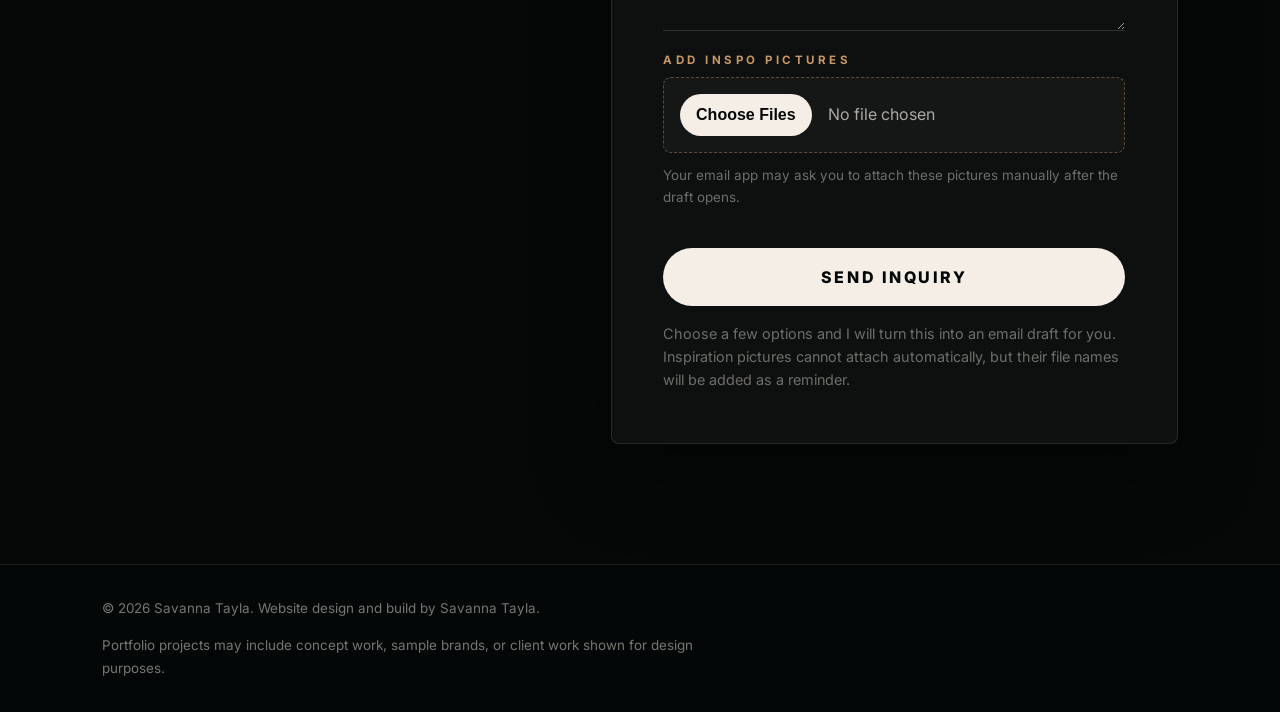
==== commit e72dc8c1: "Add inspiration fields to inquiry form" ====
--- a/index.html
+++ b/index.html
@@ -438,8 +438,21 @@
         </div>
       </div>
 
+      <div class="option-section">
+        <span class="section-title">INSPO / REFERENCES</span>
+        <div class="form-group">
+          <label class="sr-only" for="inspo">Inspiration links or notes</label>
+          <textarea id="inspo" name="inspo" class="inspo-textarea" placeholder="Paste Pinterest boards, websites, Instagram links, colours, styles, or anything that feels close to the direction you like..."></textarea>
+        </div>
+        <div class="form-group file-group">
+          <label for="inspo-files">ADD INSPO PICTURES</label>
+          <input id="inspo-files" name="inspoFiles" type="file" accept="image/*" multiple>
+          <p class="field-note">Your email app may ask you to attach these pictures manually after the draft opens.</p>
+        </div>
+      </div>
+
       <button class="submit-btn magnetic" type="submit">SEND INQUIRY</button>
-      <p class="form-note" id="form-note">Choose a few options and I will turn this into an email draft for you.</p>
+      <p class="form-note" id="form-note">Choose a few options and I will turn this into an email draft for you. Inspiration pictures cannot attach automatically, but their file names will be added as a reminder.</p>
     </form>
   </section>
 </main>
--- a/style.css
+++ b/style.css
@@ -1103,6 +1103,40 @@
     resize: vertical;
 }
 
+.inspo-textarea {
+    min-height: 110px !important;
+}
+
+.file-group {
+    margin-top: 1.4rem;
+}
+
+.file-group input[type="file"] {
+    padding: 1rem;
+    color: var(--muted);
+    border: 1px dashed rgba(201, 151, 99, 0.42);
+    border-radius: 8px;
+    background: rgba(255, 255, 255, 0.03);
+}
+
+.file-group input[type="file"]::file-selector-button {
+    margin-right: 1rem;
+    padding: 0.75rem 1rem;
+    color: #050807;
+    background: var(--cream);
+    border: 0;
+    border-radius: 999px;
+    cursor: pointer;
+    font-weight: 800;
+}
+
+.field-note {
+    margin-top: 0.75rem;
+    color: var(--soft);
+    font-size: 0.84rem;
+    line-height: 1.6;
+}
+
 .option-section {
     margin-top: 2.5rem;
 }
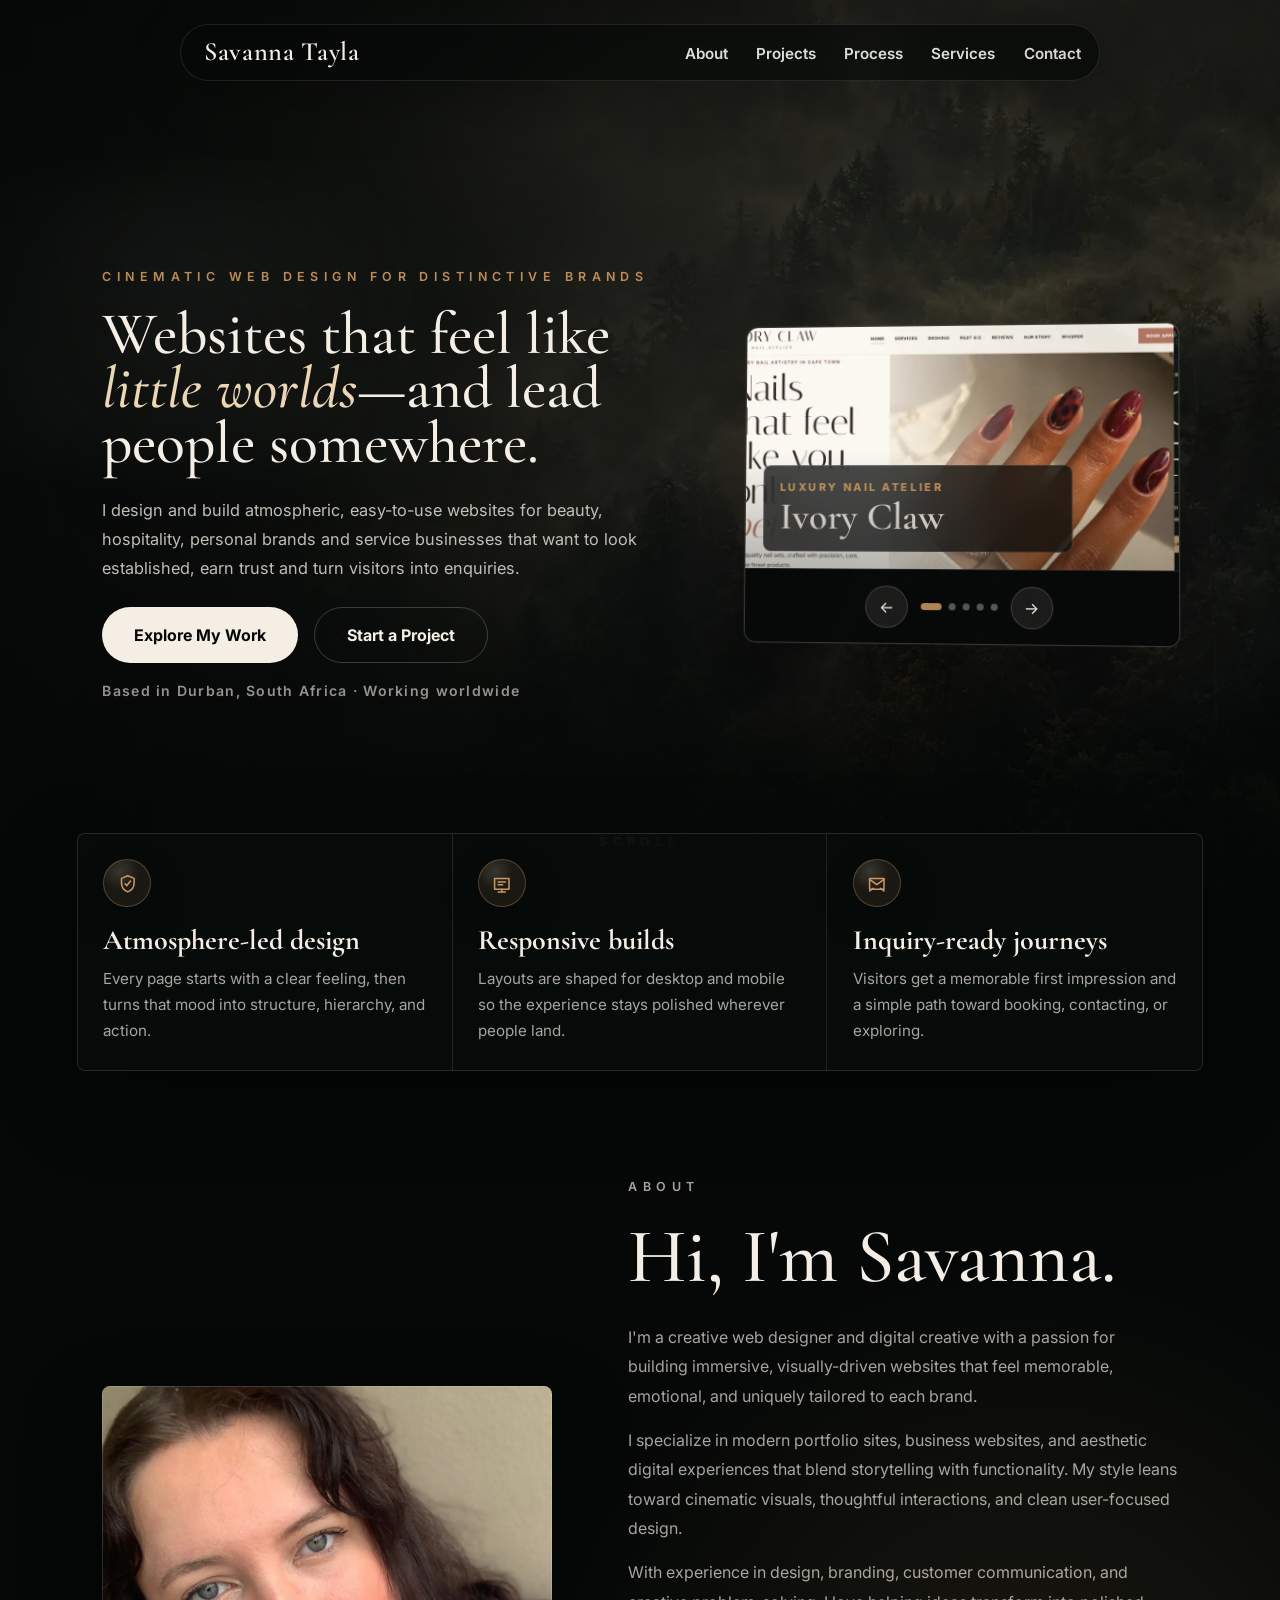
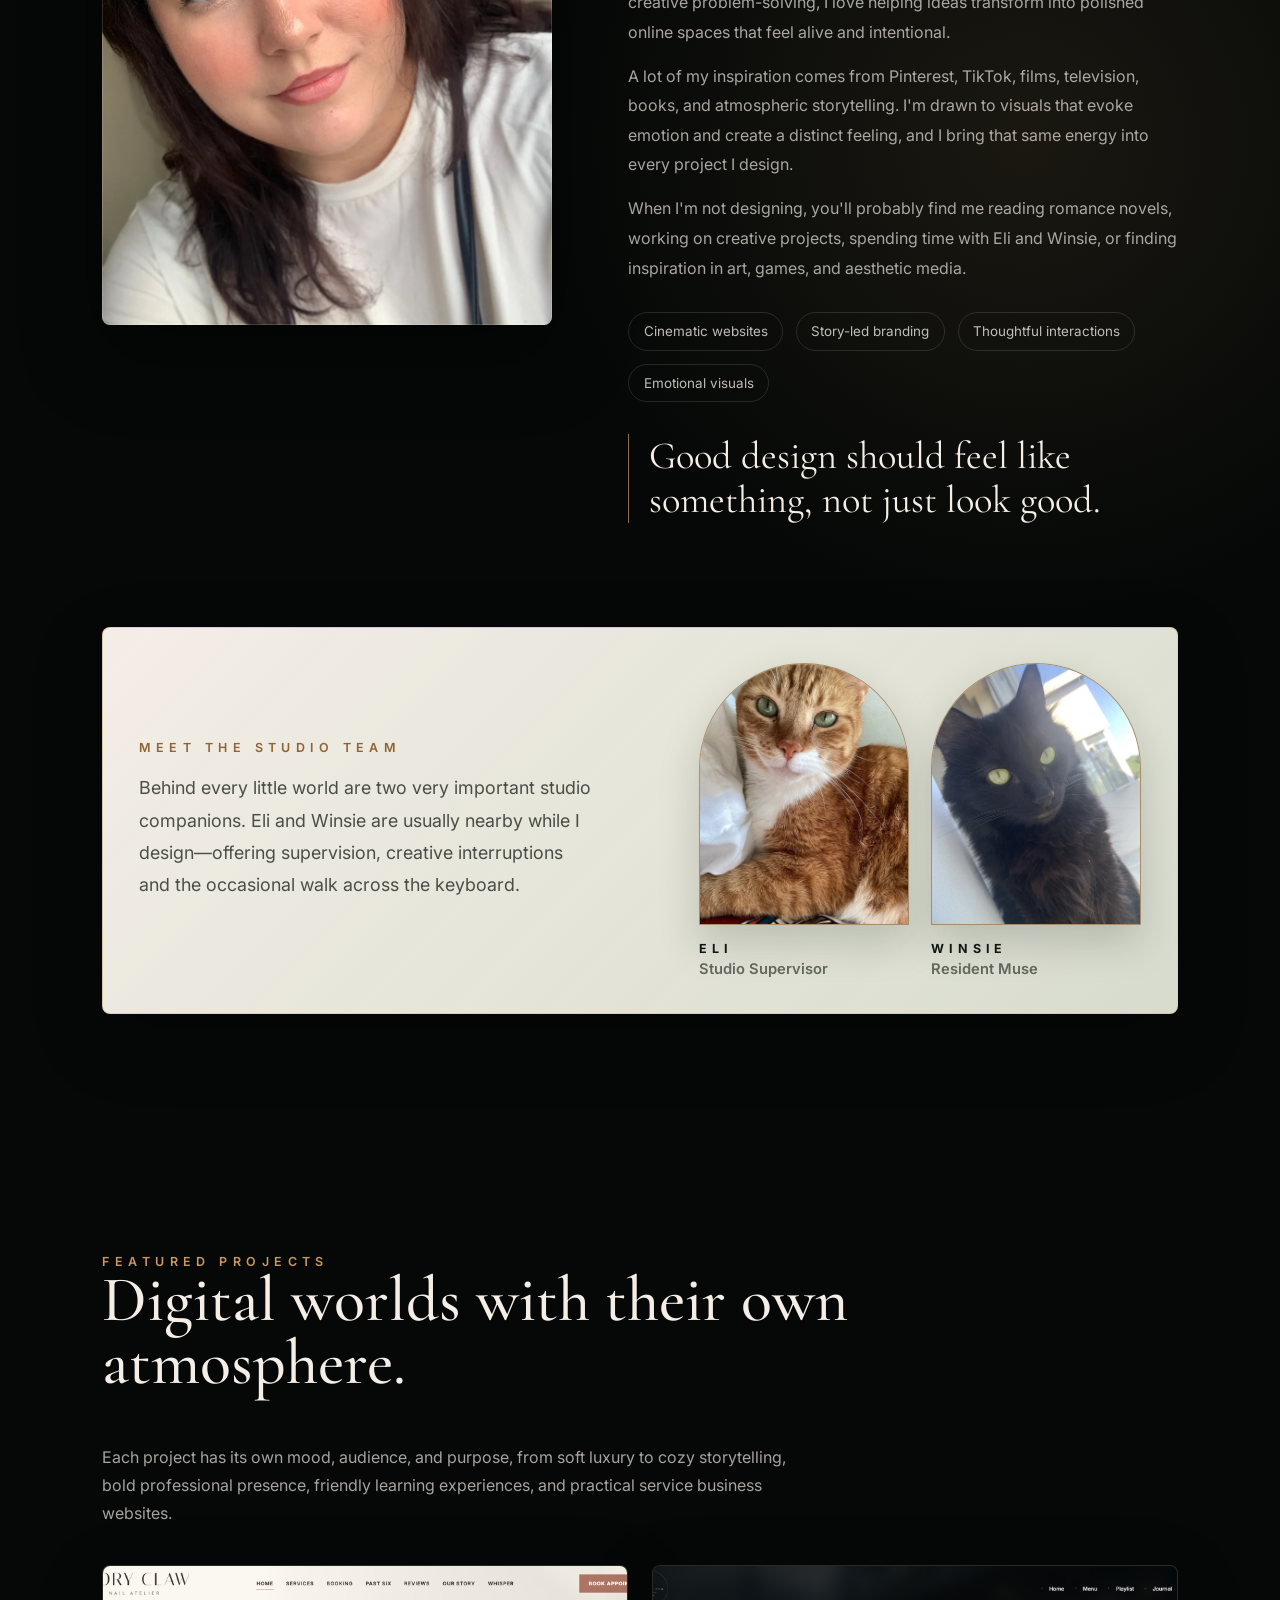
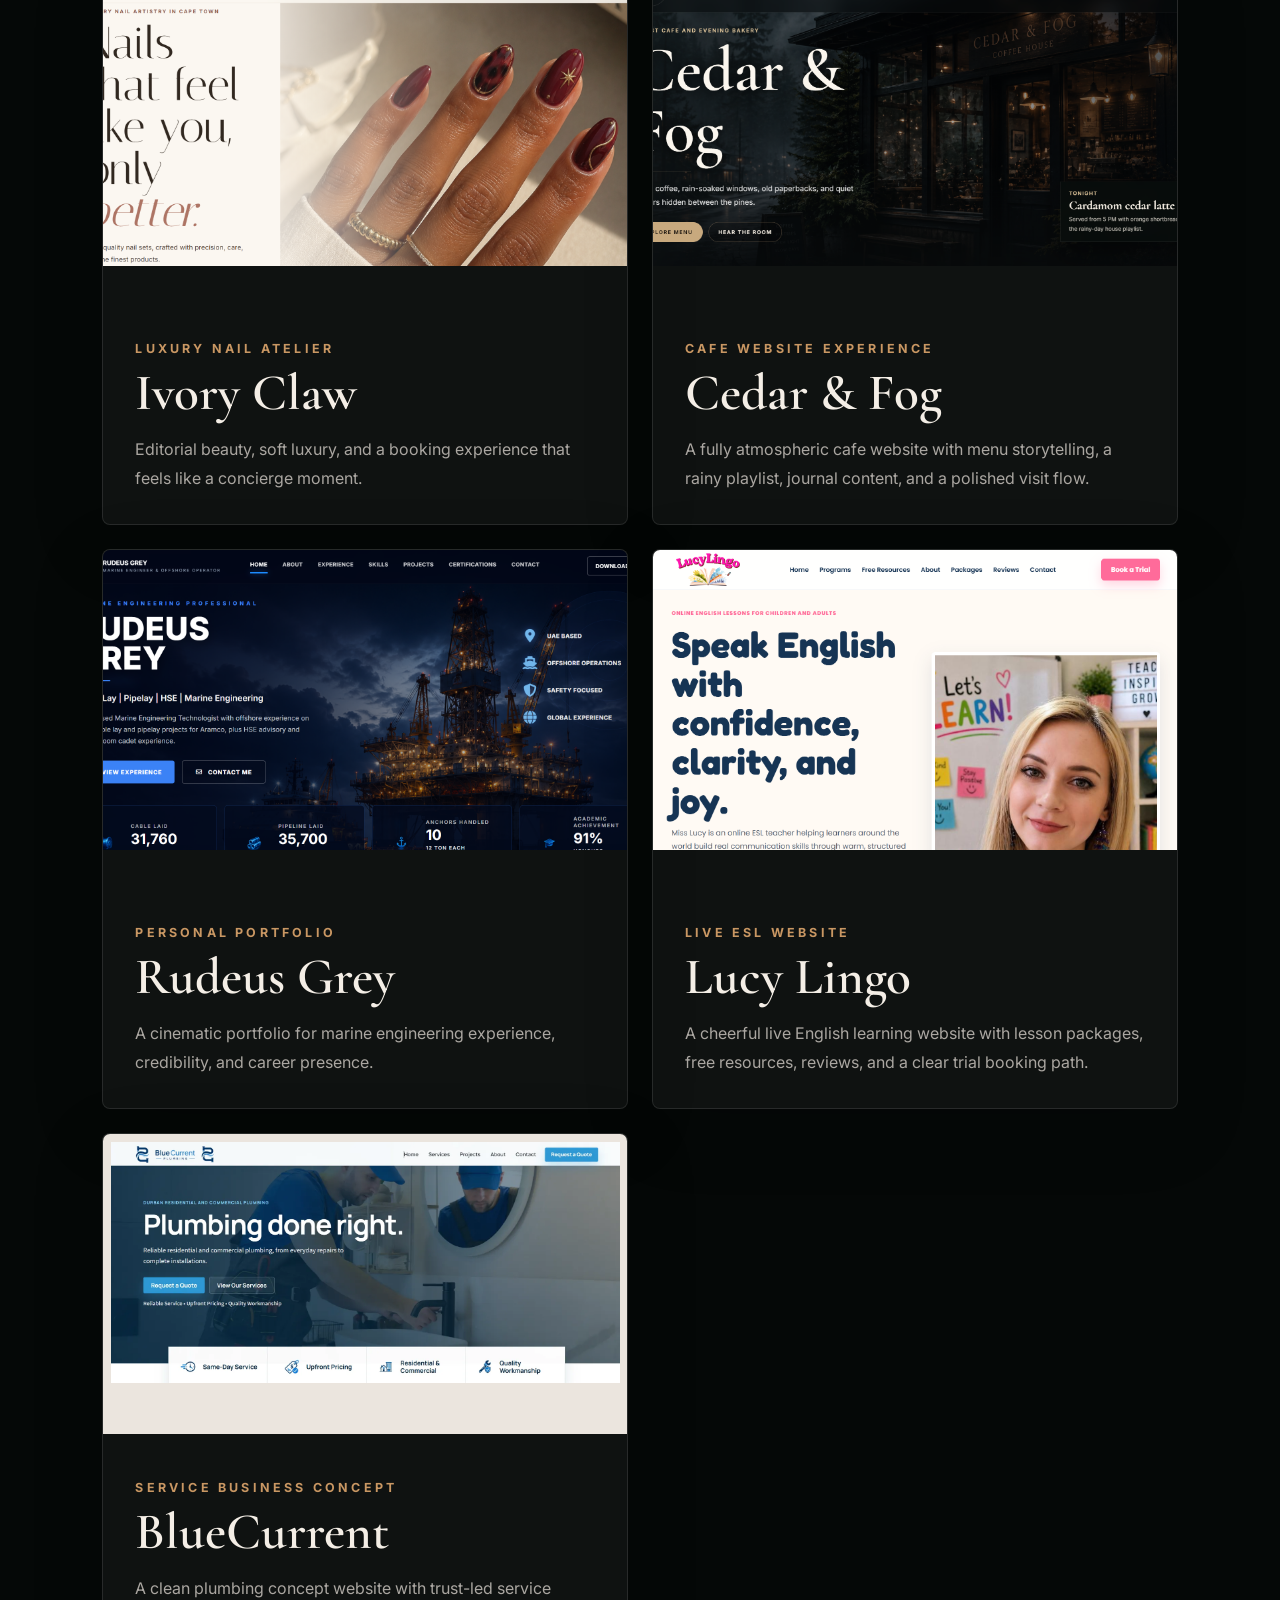
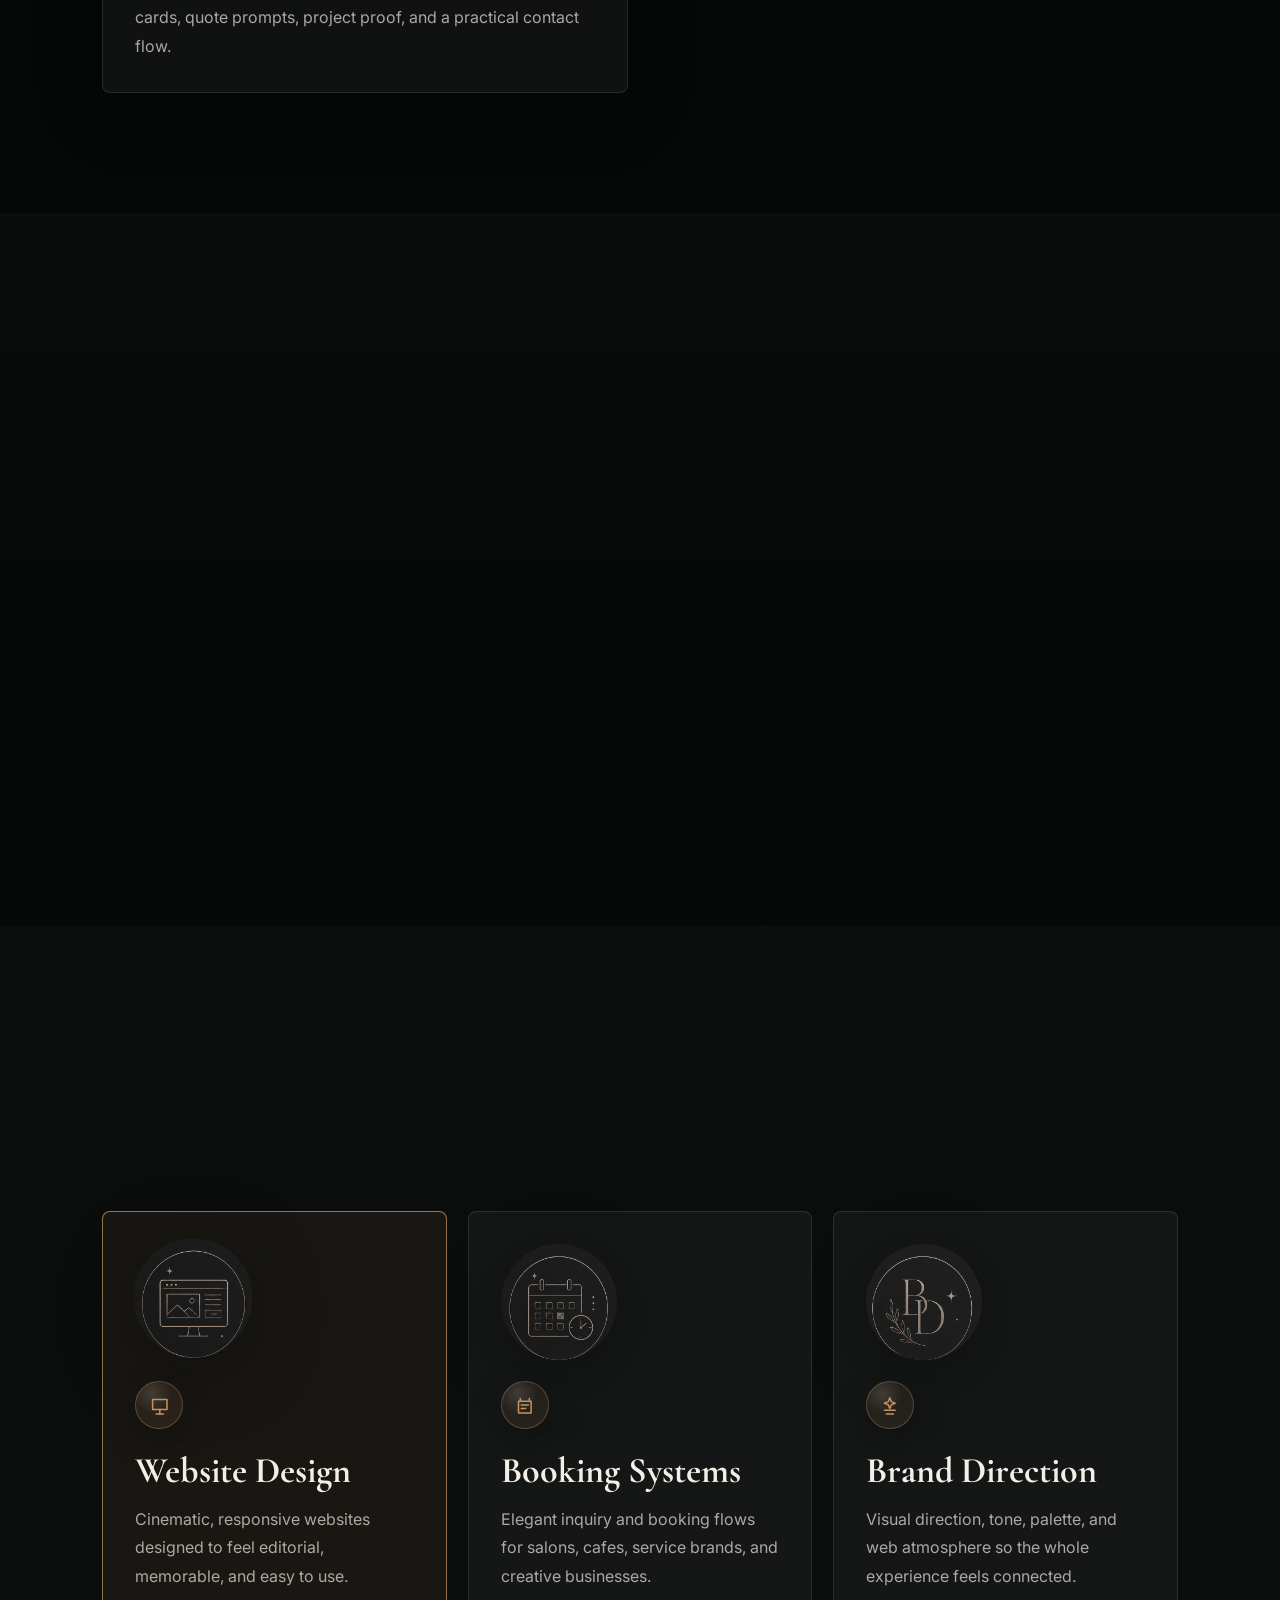
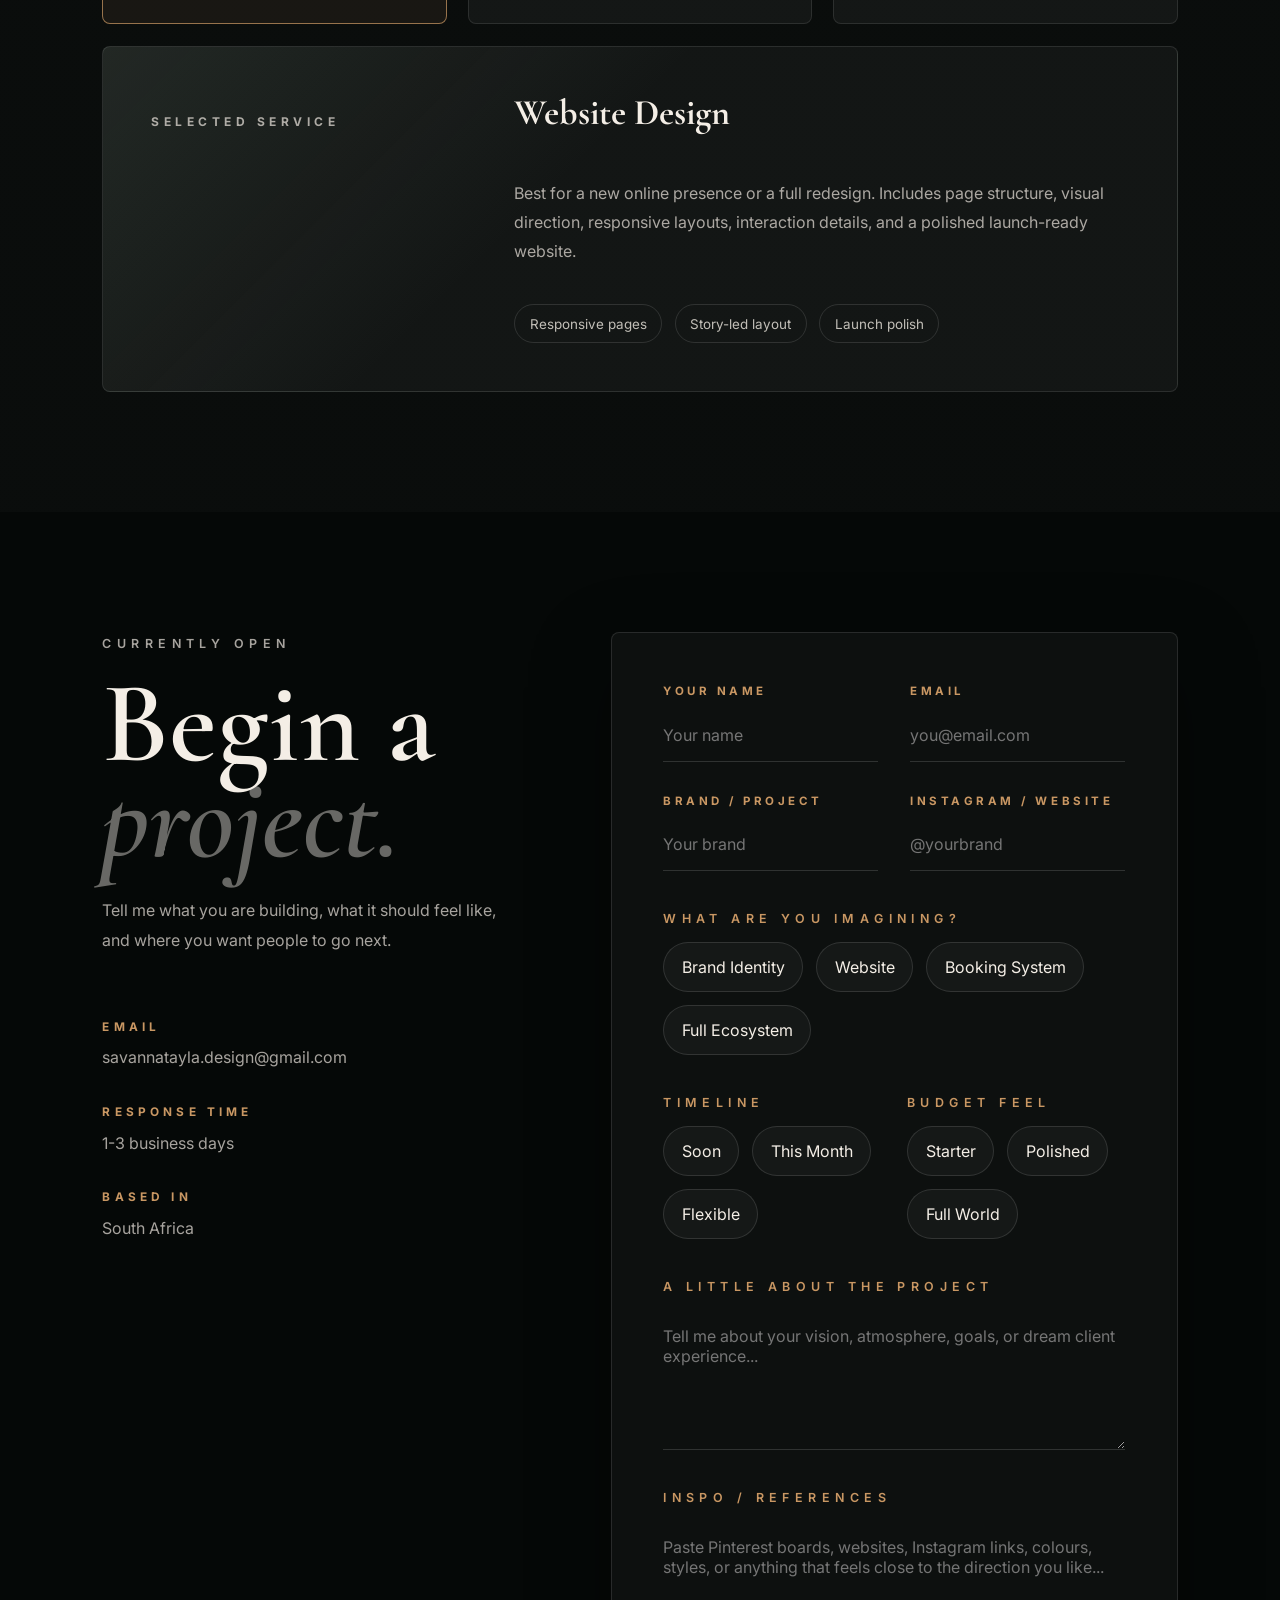
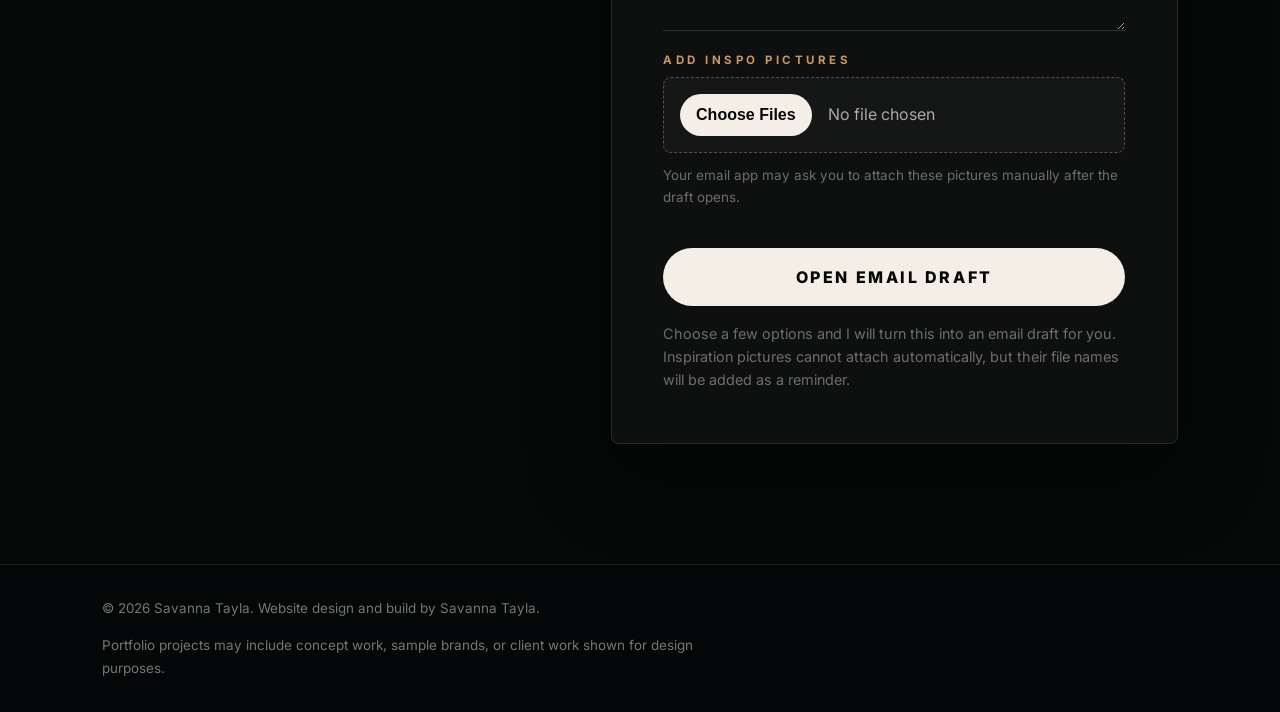
==== commit ffbe2864: "Improve inquiry form email draft behavior" ====
--- a/index.html
+++ b/index.html
@@ -451,7 +451,7 @@
         </div>
       </div>
 
-      <button class="submit-btn magnetic" type="submit">SEND INQUIRY</button>
+      <button class="submit-btn magnetic" type="submit">OPEN EMAIL DRAFT</button>
       <p class="form-note" id="form-note">Choose a few options and I will turn this into an email draft for you. Inspiration pictures cannot attach automatically, but their file names will be added as a reminder.</p>
     </form>
   </section>
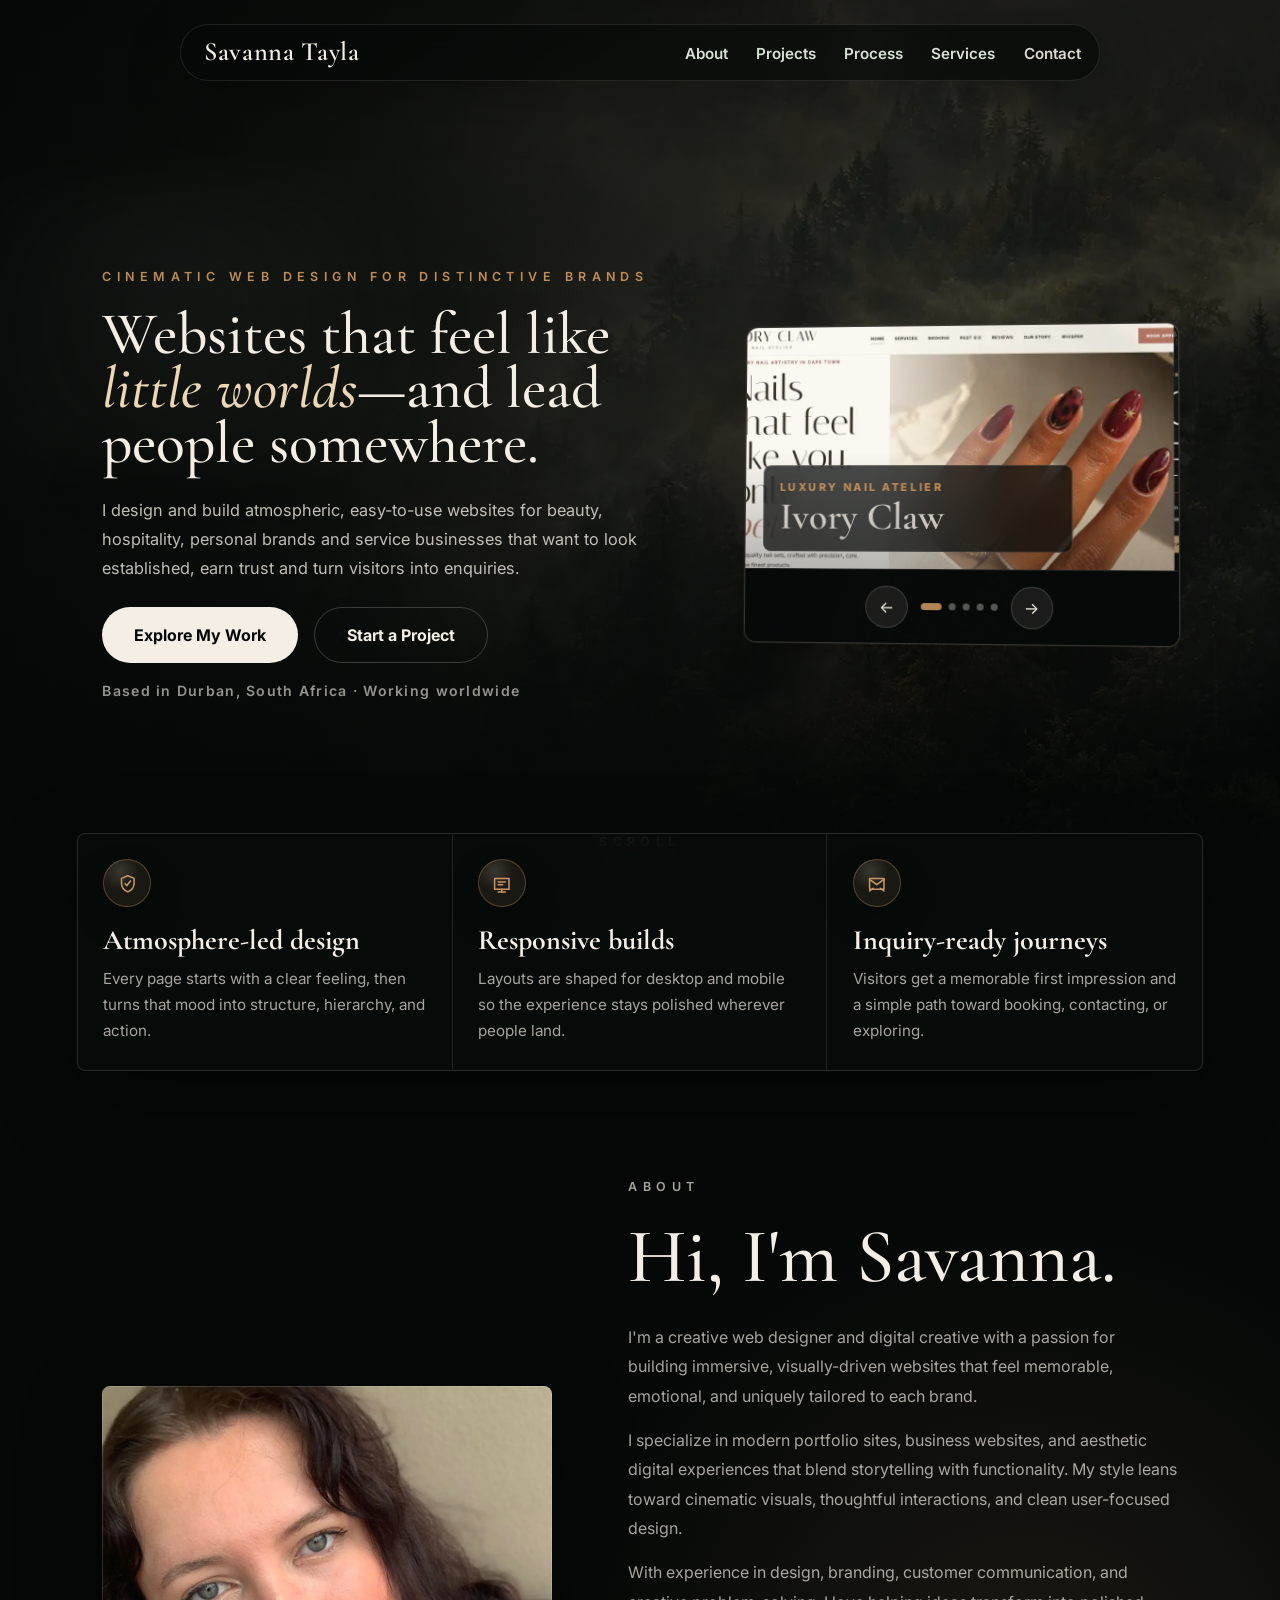
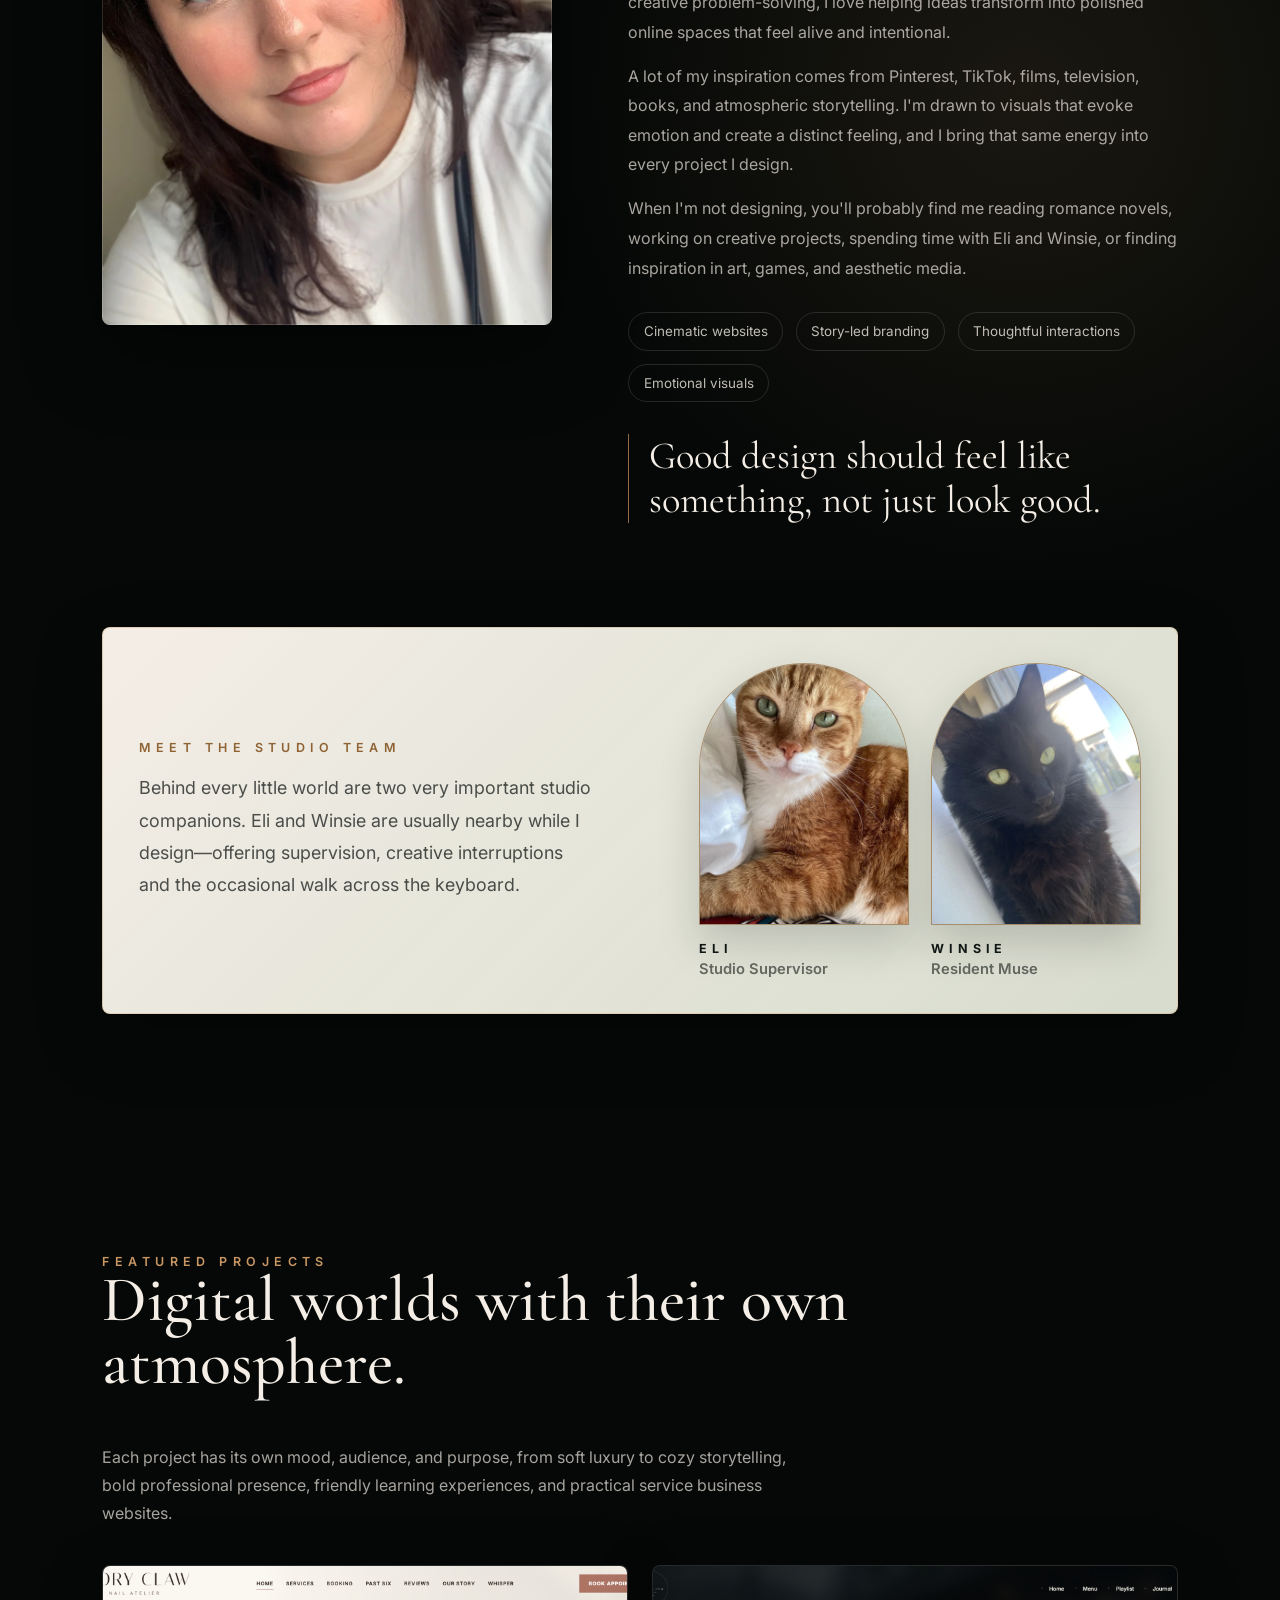
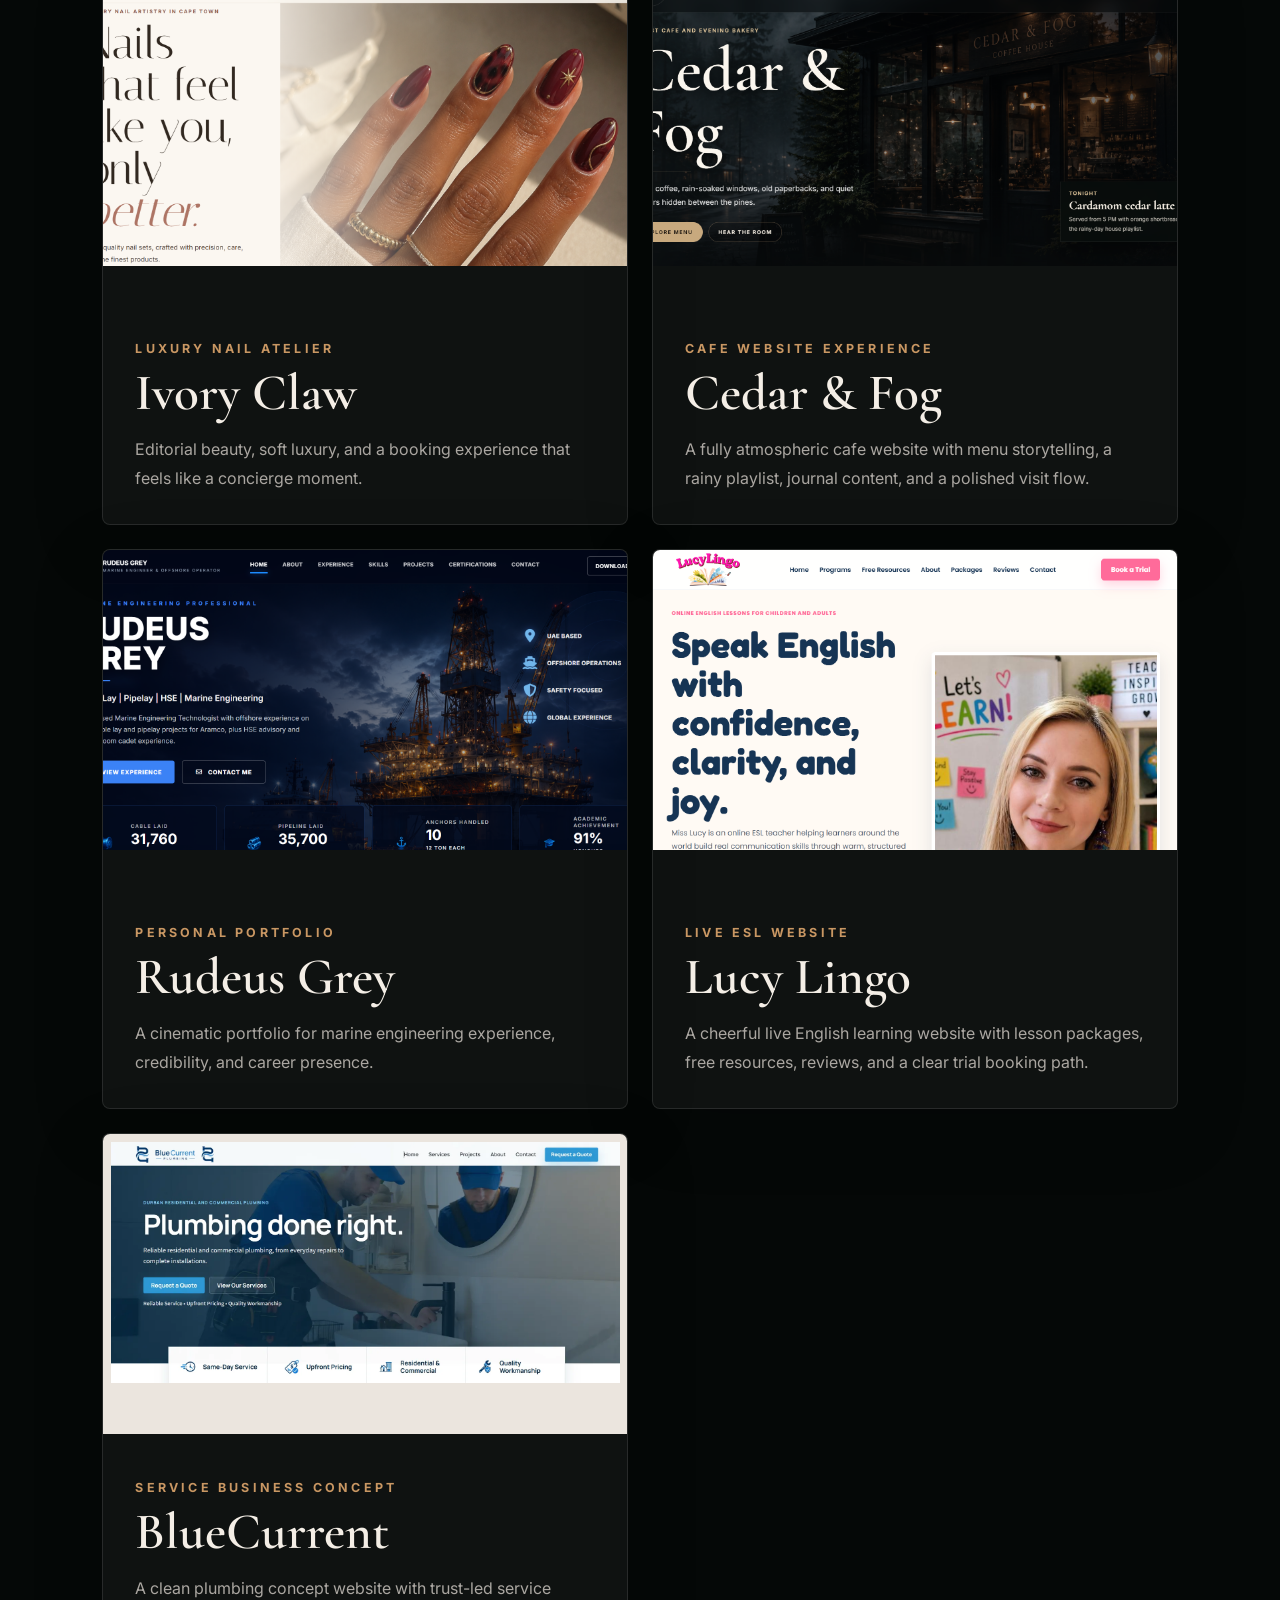
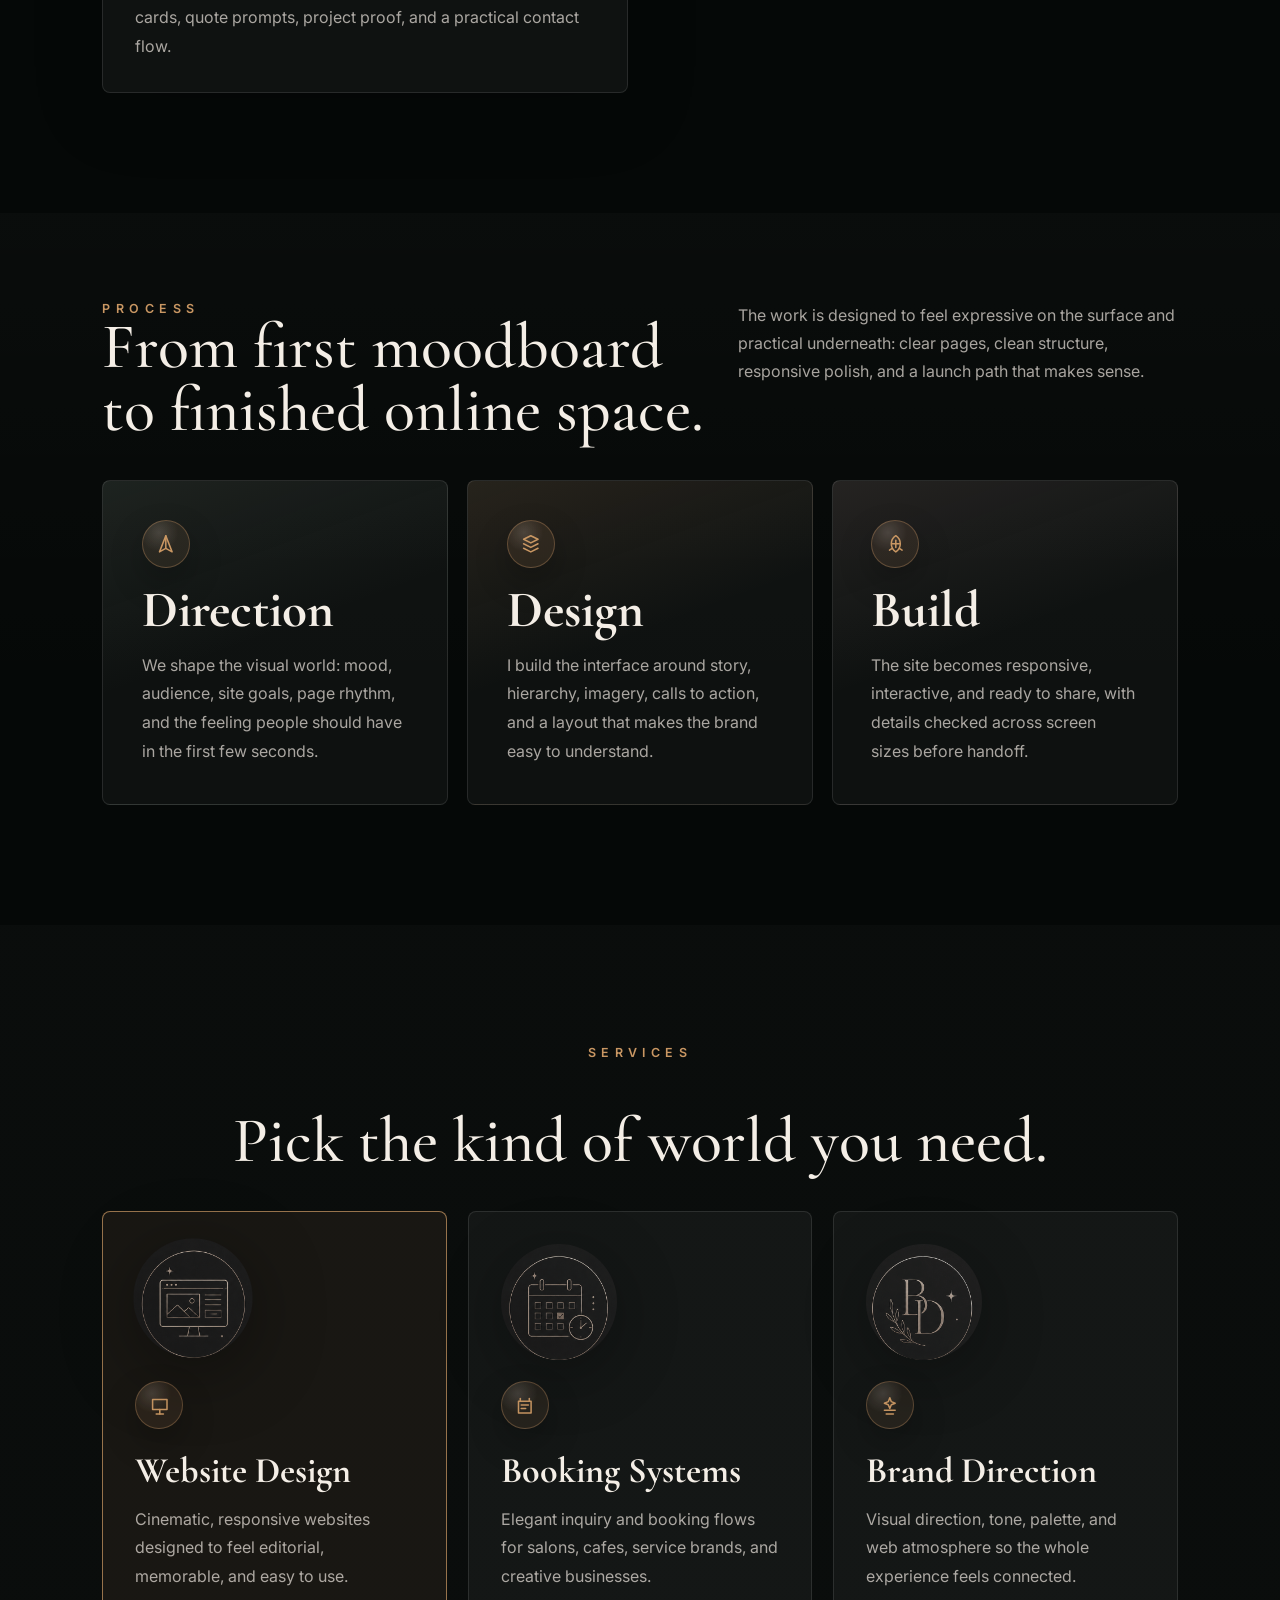
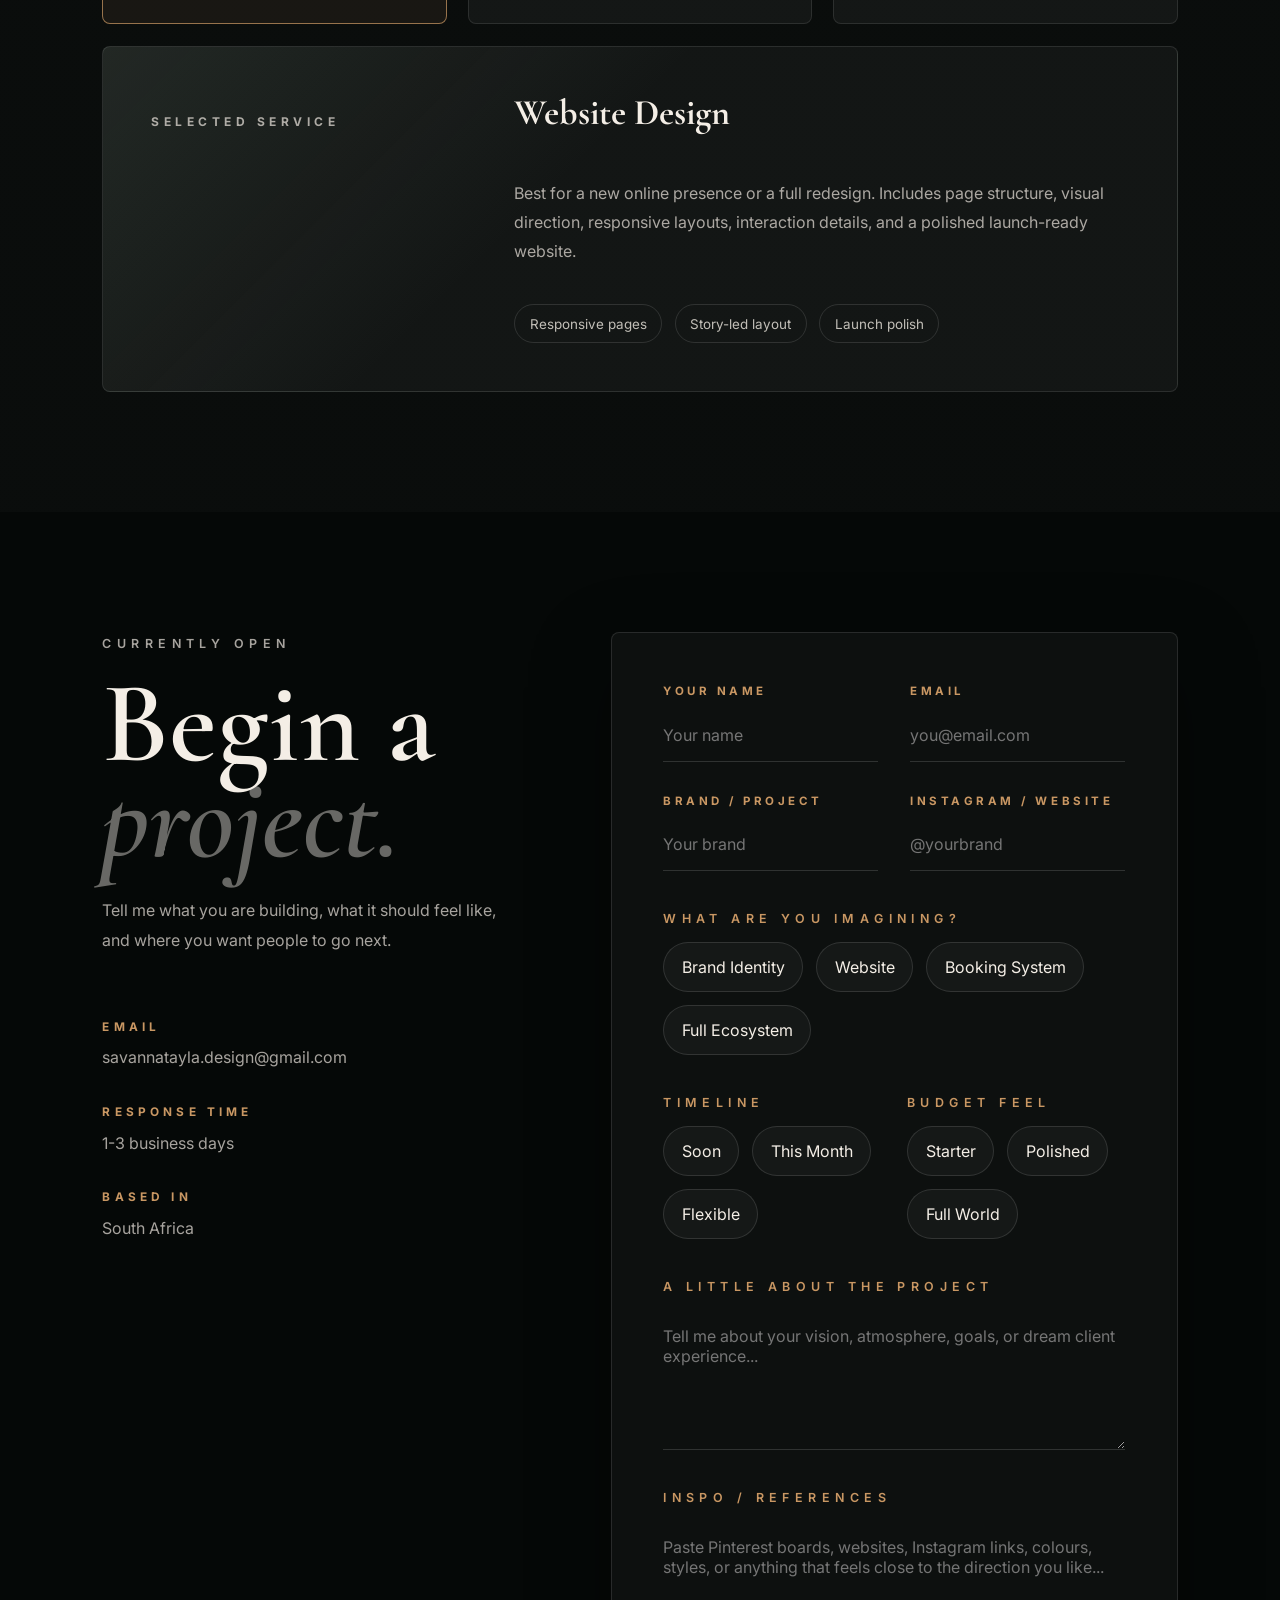
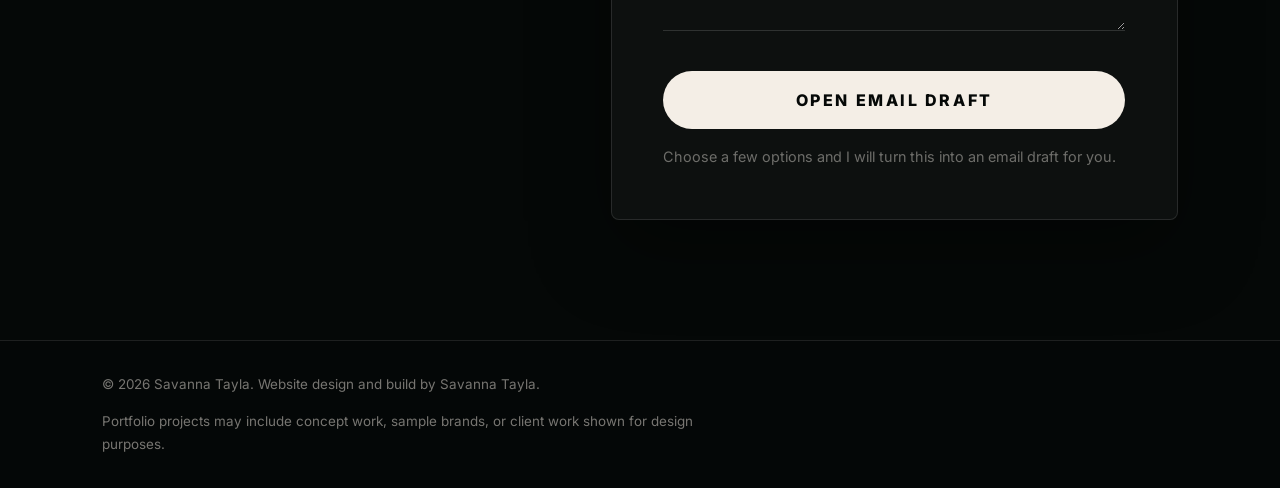
==== commit c86485f0: "Remove inspiration image upload field" ====
--- a/index.html
+++ b/index.html
@@ -444,15 +444,10 @@
           <label class="sr-only" for="inspo">Inspiration links or notes</label>
           <textarea id="inspo" name="inspo" class="inspo-textarea" placeholder="Paste Pinterest boards, websites, Instagram links, colours, styles, or anything that feels close to the direction you like..."></textarea>
         </div>
-        <div class="form-group file-group">
-          <label for="inspo-files">ADD INSPO PICTURES</label>
-          <input id="inspo-files" name="inspoFiles" type="file" accept="image/*" multiple>
-          <p class="field-note">Your email app may ask you to attach these pictures manually after the draft opens.</p>
-        </div>
       </div>
 
       <button class="submit-btn magnetic" type="submit">OPEN EMAIL DRAFT</button>
-      <p class="form-note" id="form-note">Choose a few options and I will turn this into an email draft for you. Inspiration pictures cannot attach automatically, but their file names will be added as a reminder.</p>
+      <p class="form-note" id="form-note">Choose a few options and I will turn this into an email draft for you.</p>
     </form>
   </section>
 </main>
--- a/style.css
+++ b/style.css
@@ -1107,36 +1107,6 @@
     min-height: 110px !important;
 }
 
-.file-group {
-    margin-top: 1.4rem;
-}
-
-.file-group input[type="file"] {
-    padding: 1rem;
-    color: var(--muted);
-    border: 1px dashed rgba(201, 151, 99, 0.42);
-    border-radius: 8px;
-    background: rgba(255, 255, 255, 0.03);
-}
-
-.file-group input[type="file"]::file-selector-button {
-    margin-right: 1rem;
-    padding: 0.75rem 1rem;
-    color: #050807;
-    background: var(--cream);
-    border: 0;
-    border-radius: 999px;
-    cursor: pointer;
-    font-weight: 800;
-}
-
-.field-note {
-    margin-top: 0.75rem;
-    color: var(--soft);
-    font-size: 0.84rem;
-    line-height: 1.6;
-}
-
 .option-section {
     margin-top: 2.5rem;
 }
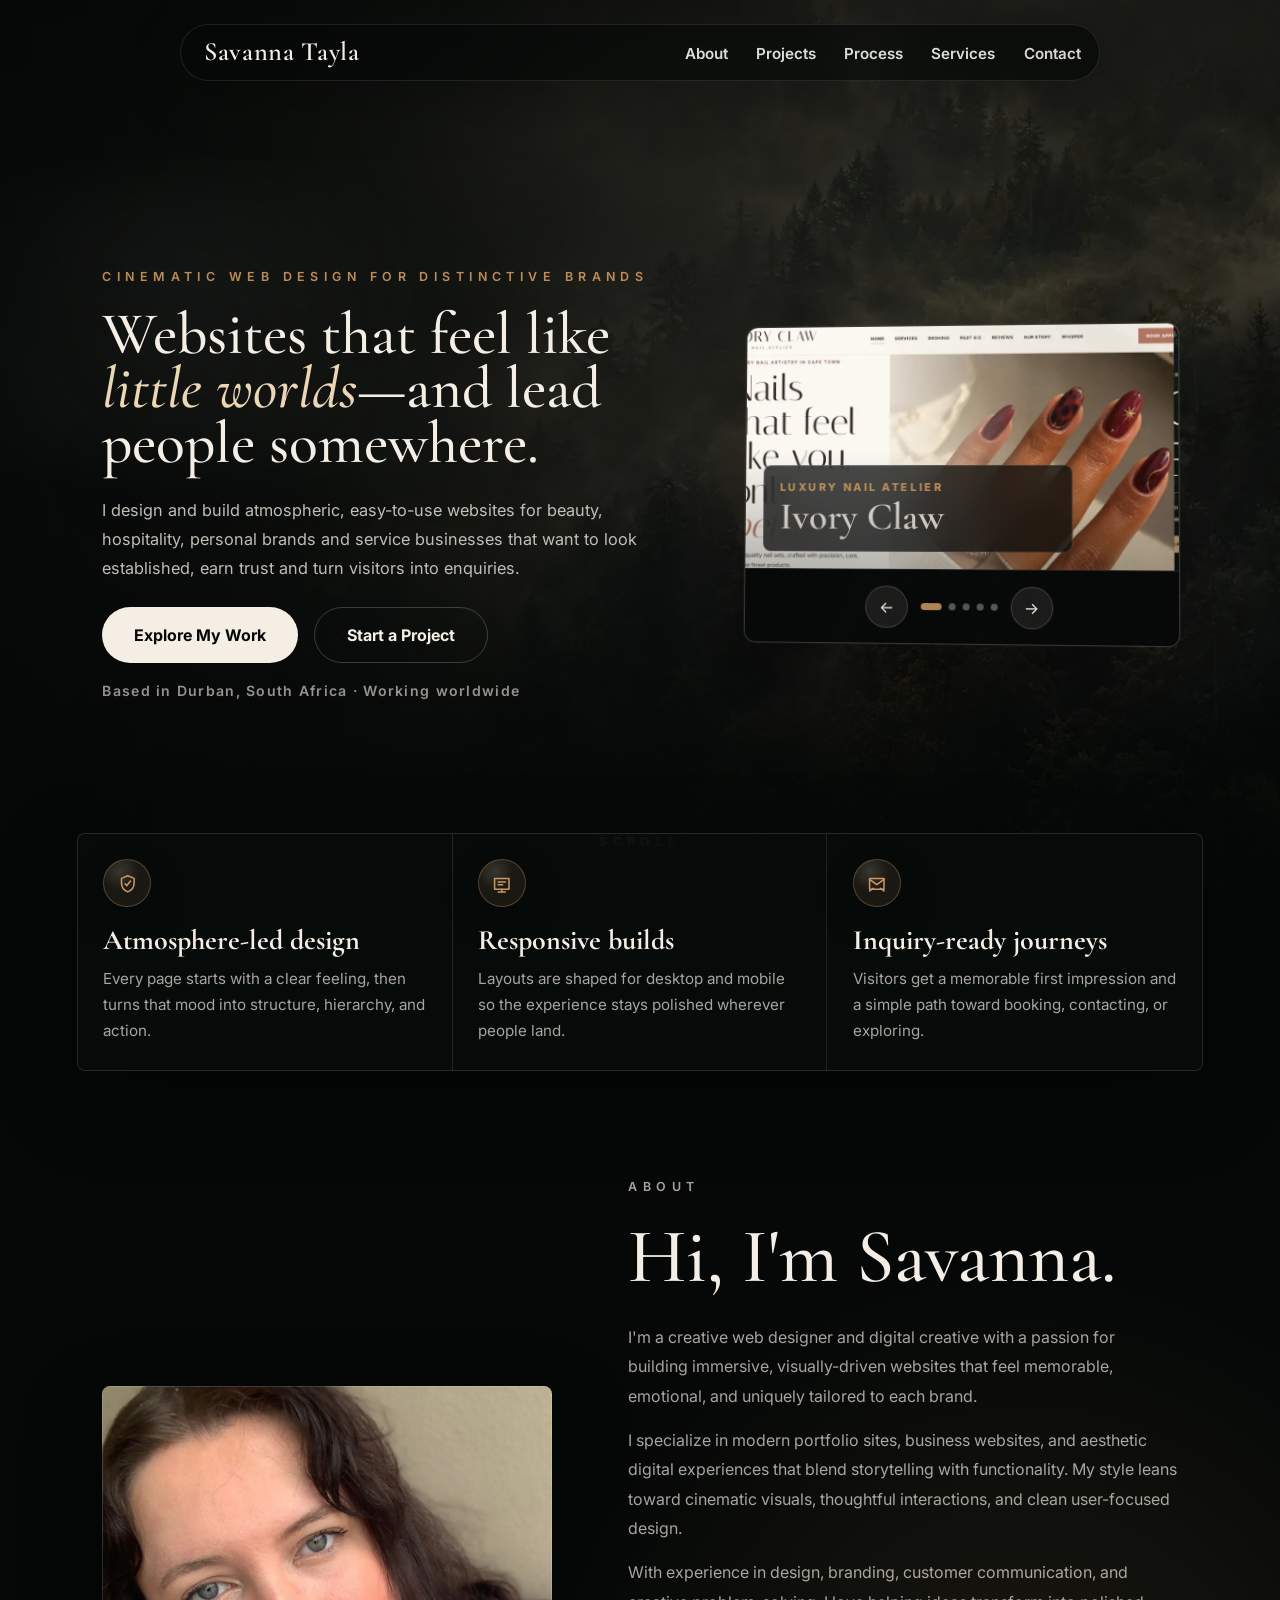
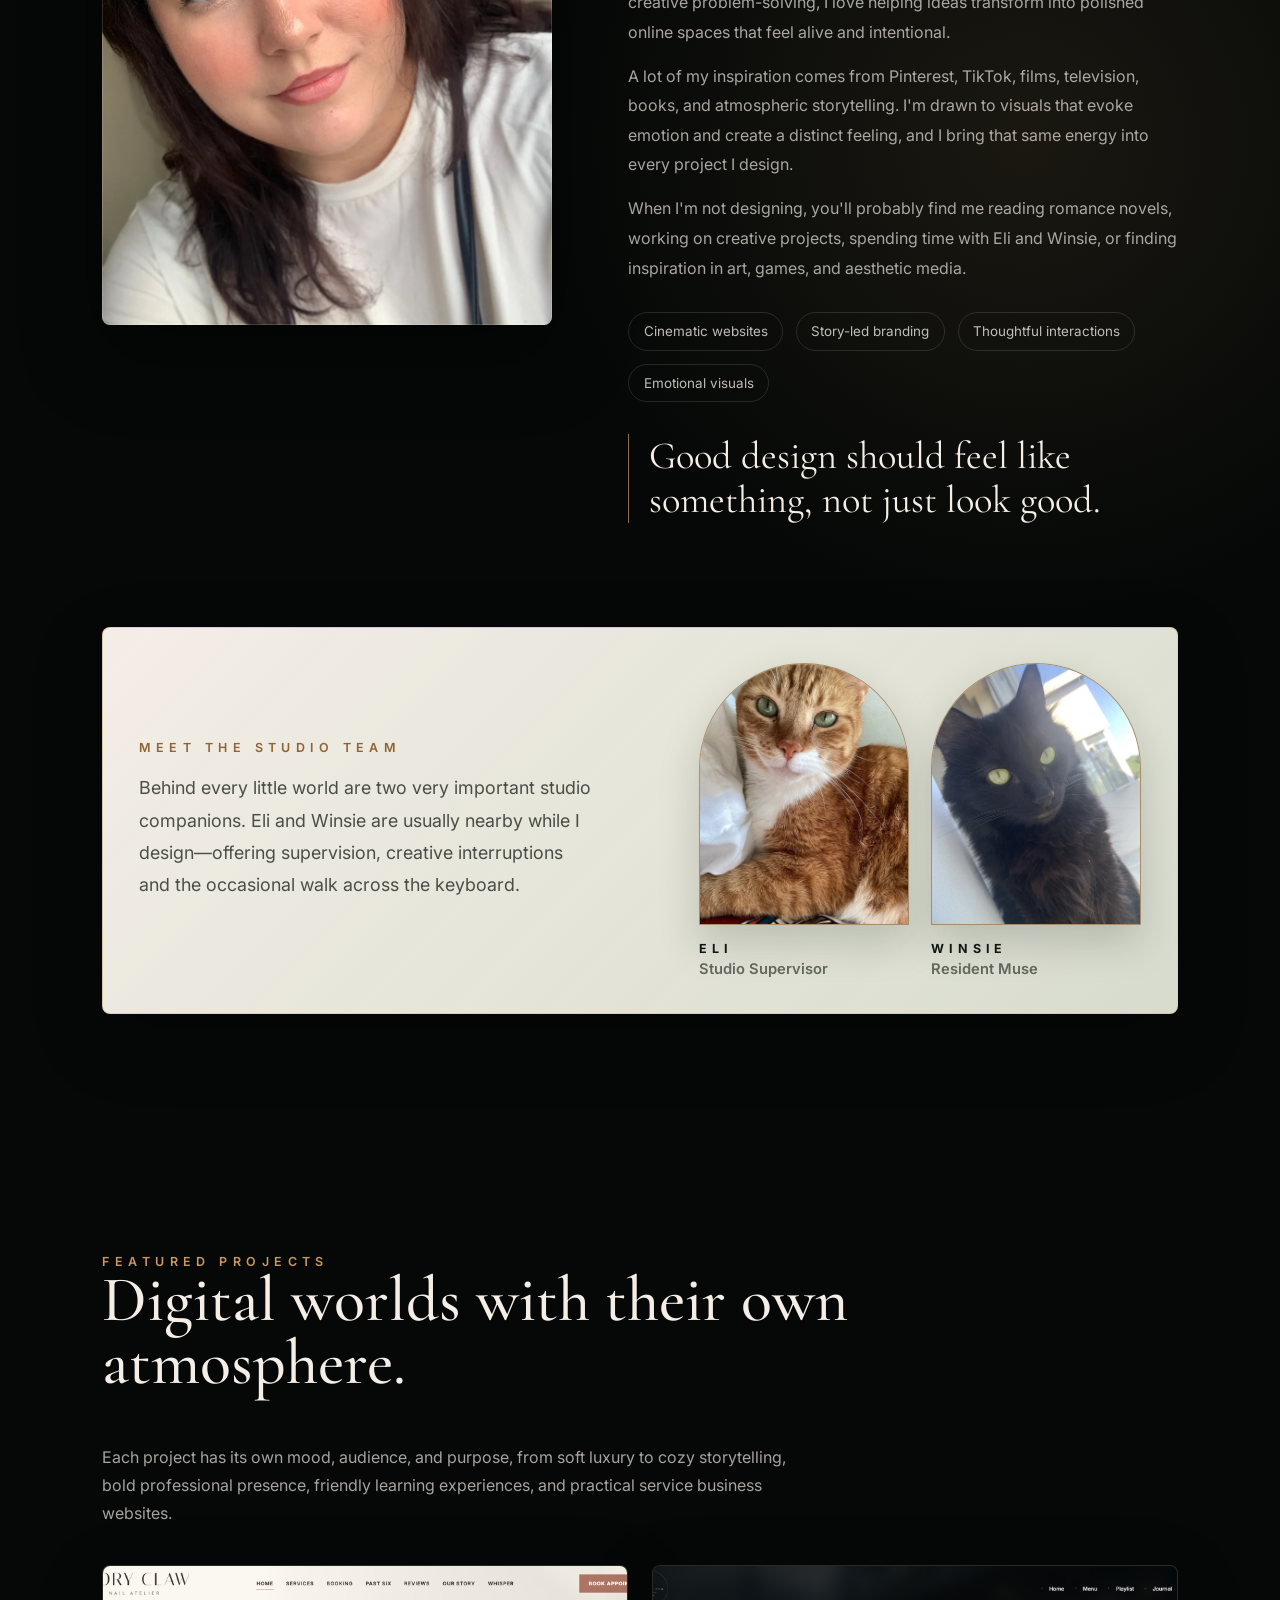
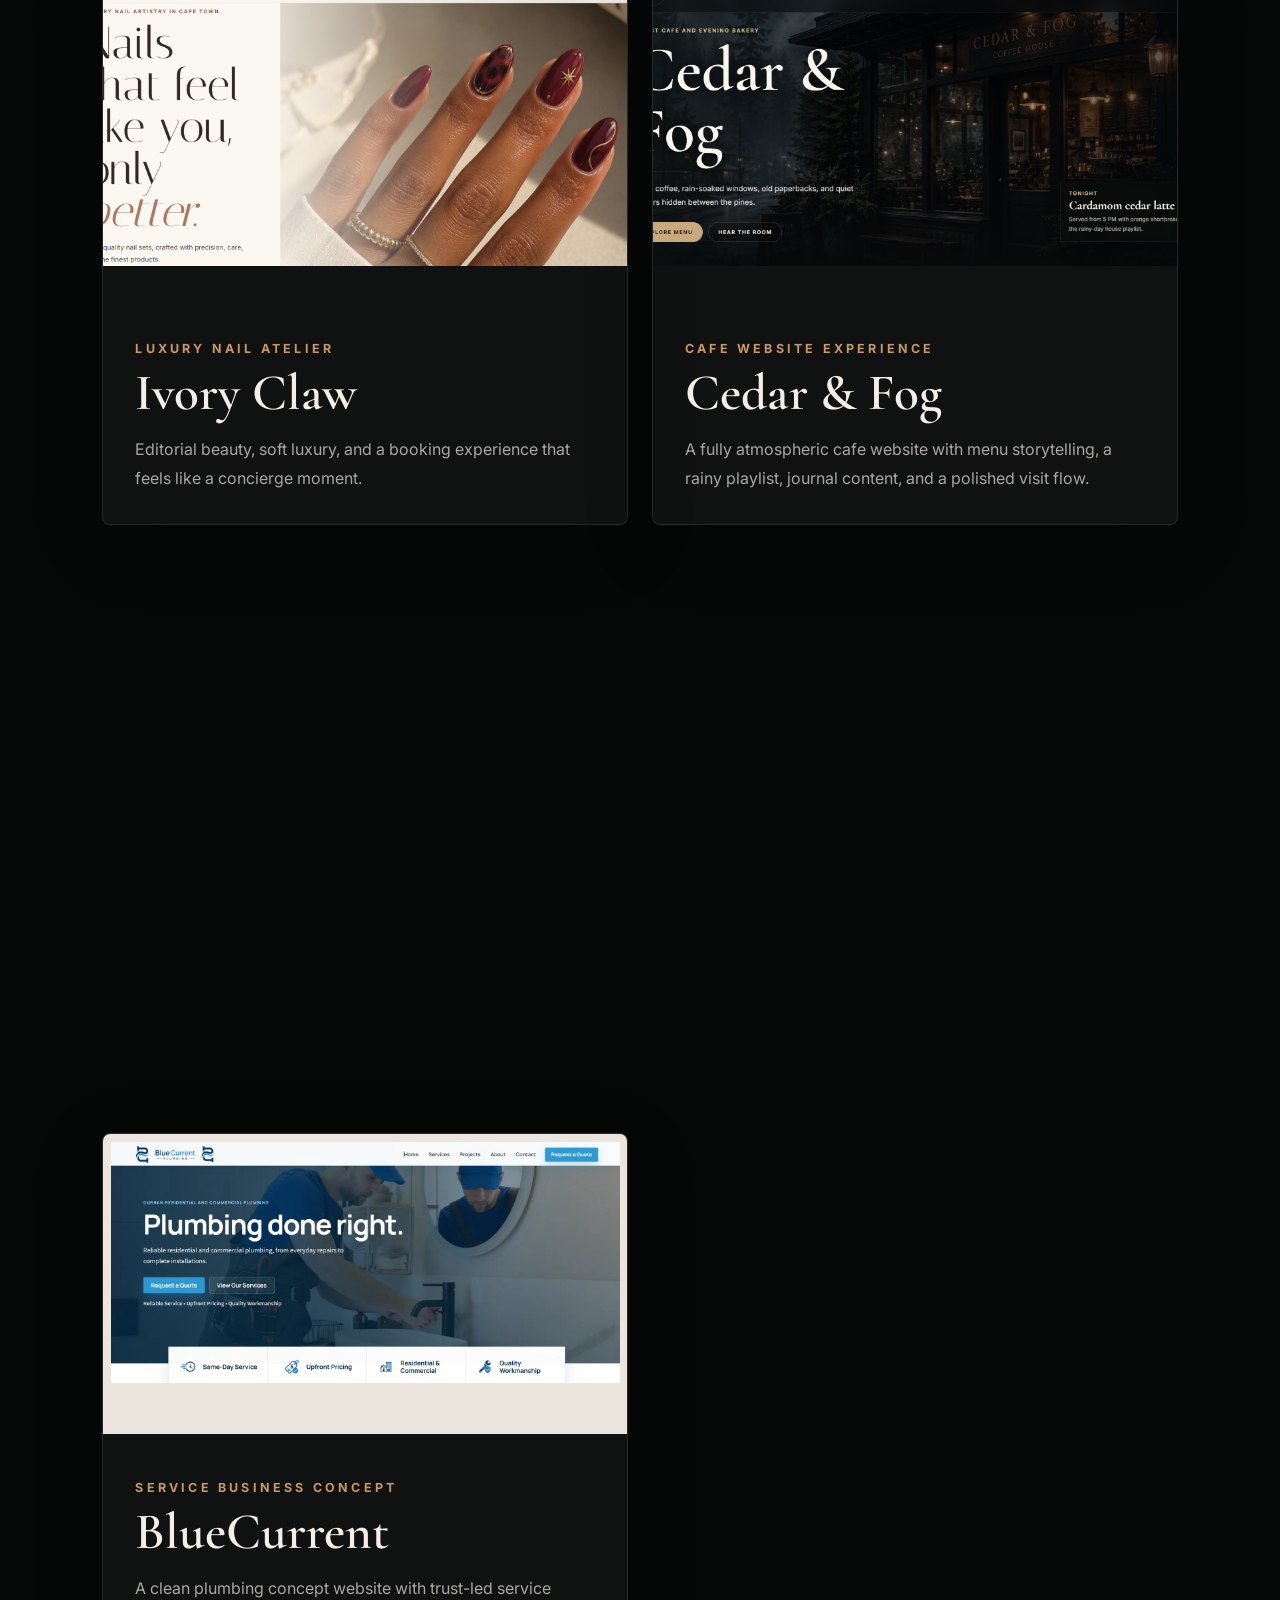
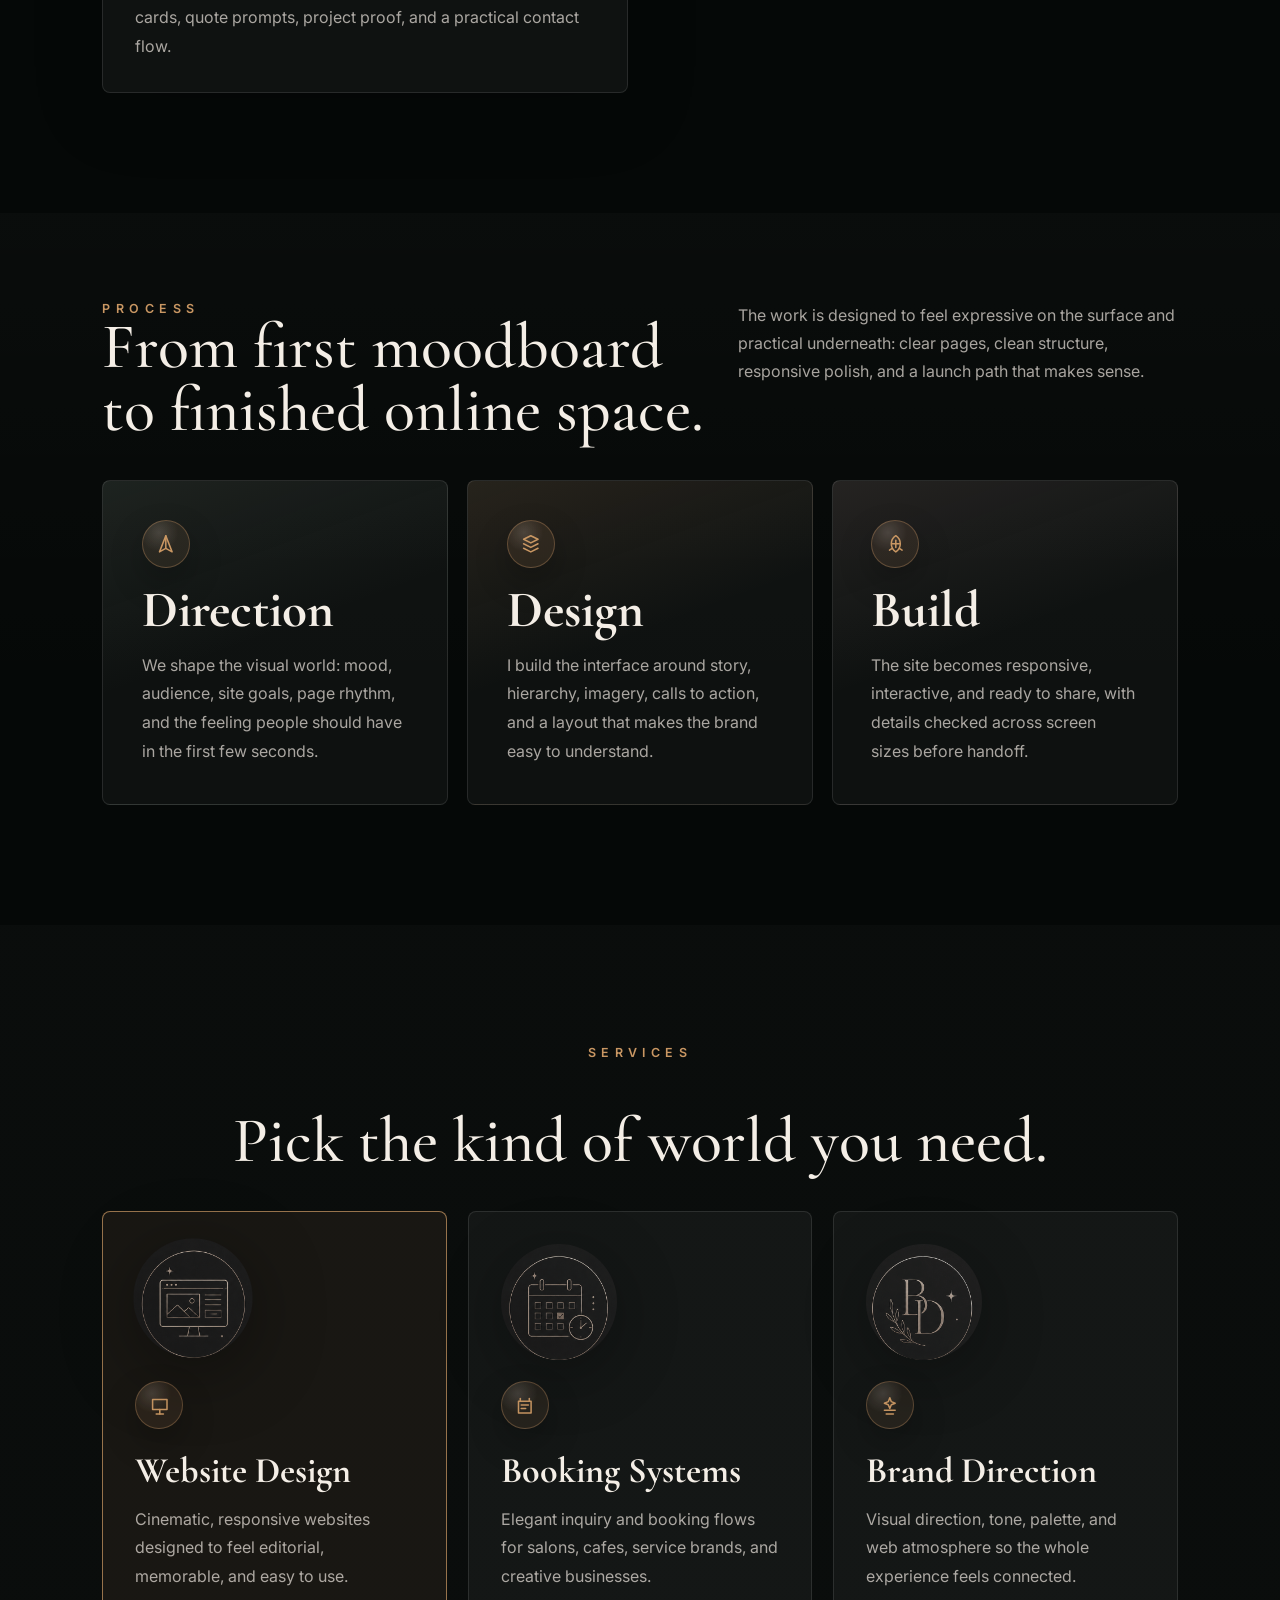
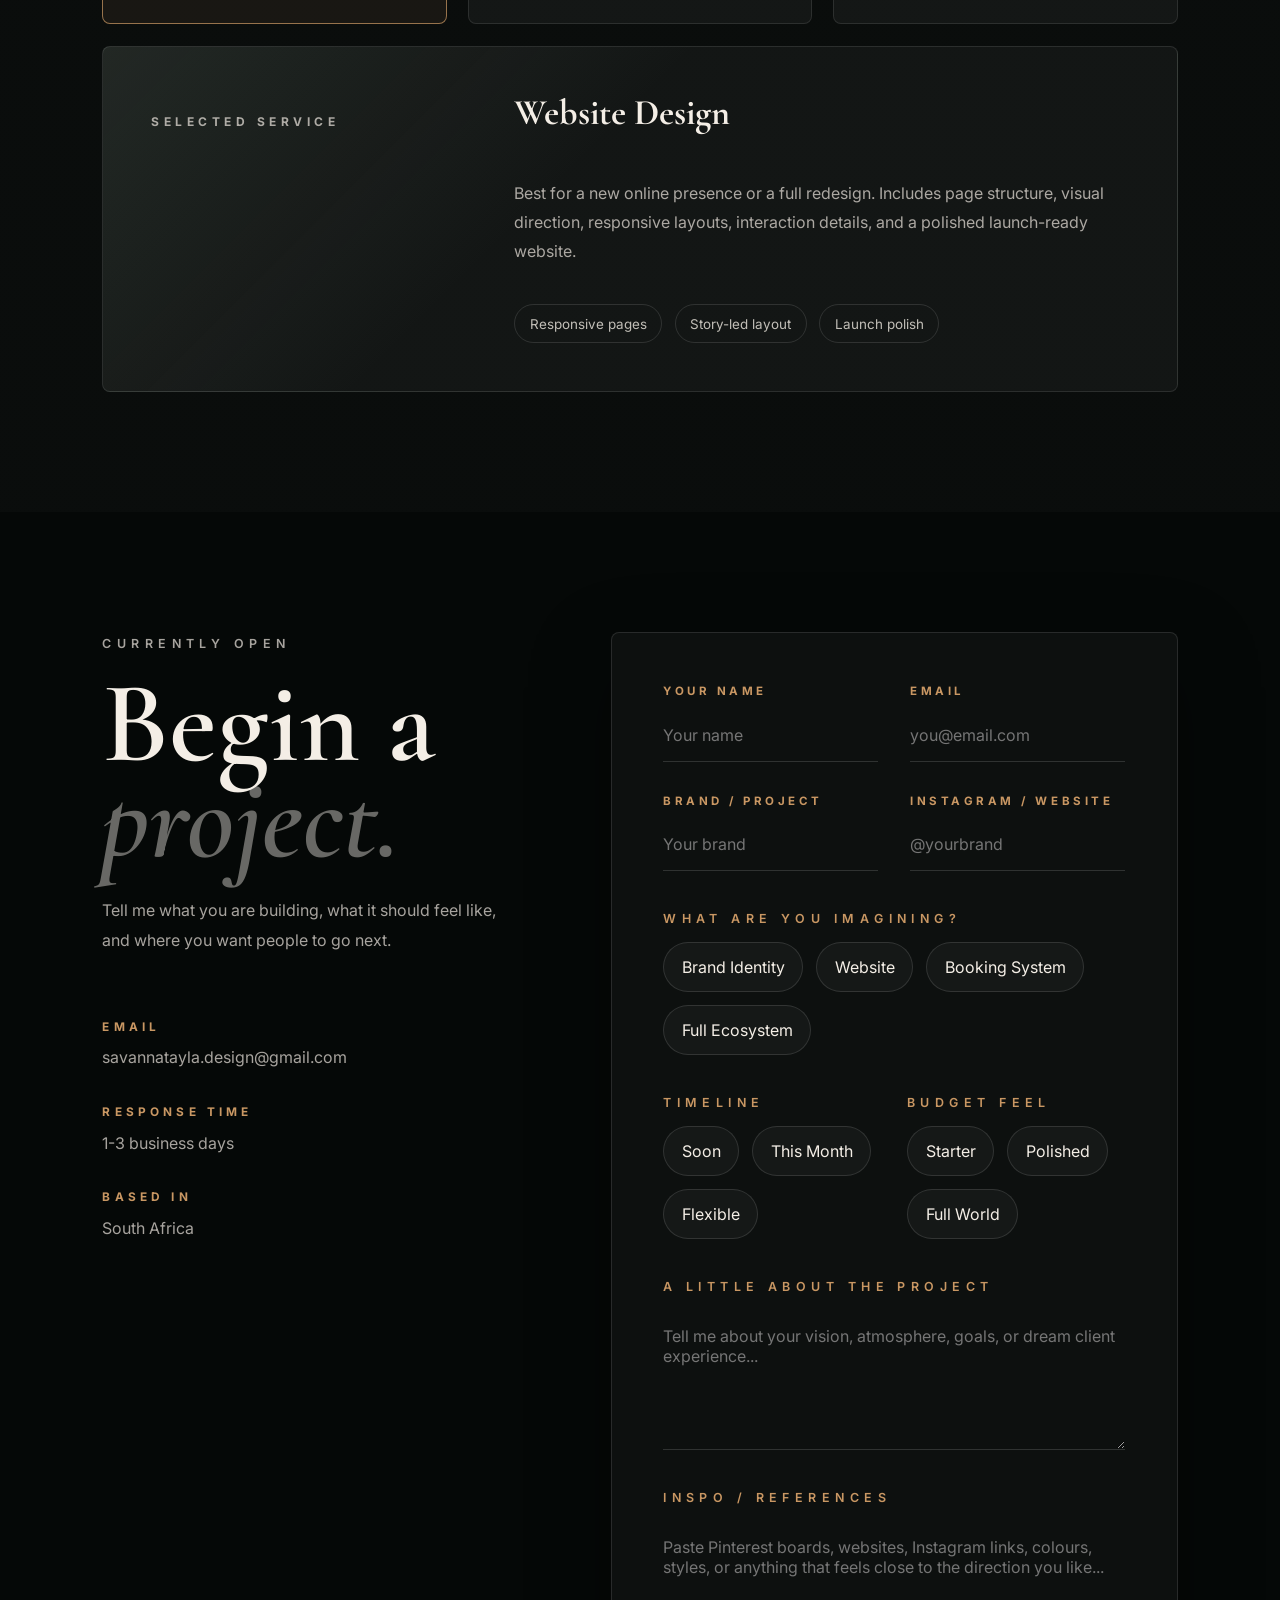
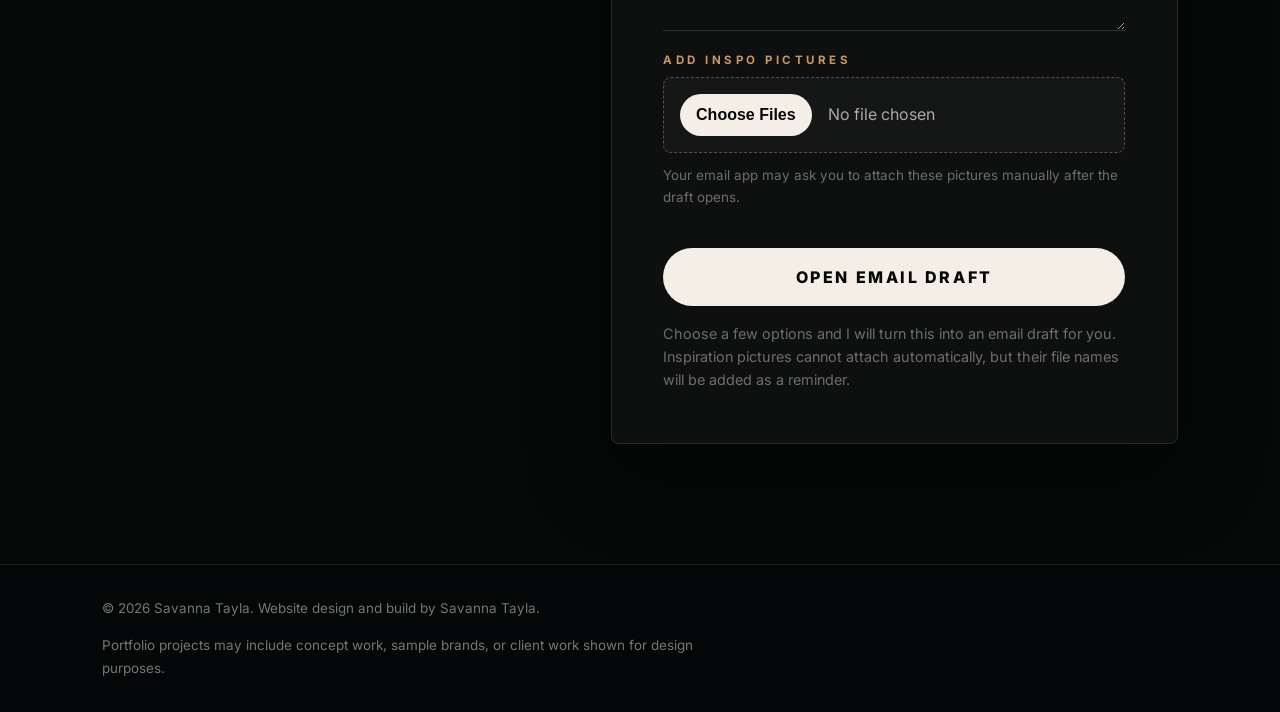
==== commit 51725dfb: "Revert "Remove inspiration image upload field" This reverts commit c86485f0bd6ffc5193df233656366d392" ====
--- a/index.html
+++ b/index.html
@@ -444,10 +444,15 @@
           <label class="sr-only" for="inspo">Inspiration links or notes</label>
           <textarea id="inspo" name="inspo" class="inspo-textarea" placeholder="Paste Pinterest boards, websites, Instagram links, colours, styles, or anything that feels close to the direction you like..."></textarea>
         </div>
+        <div class="form-group file-group">
+          <label for="inspo-files">ADD INSPO PICTURES</label>
+          <input id="inspo-files" name="inspoFiles" type="file" accept="image/*" multiple>
+          <p class="field-note">Your email app may ask you to attach these pictures manually after the draft opens.</p>
+        </div>
       </div>
 
       <button class="submit-btn magnetic" type="submit">OPEN EMAIL DRAFT</button>
-      <p class="form-note" id="form-note">Choose a few options and I will turn this into an email draft for you.</p>
+      <p class="form-note" id="form-note">Choose a few options and I will turn this into an email draft for you. Inspiration pictures cannot attach automatically, but their file names will be added as a reminder.</p>
     </form>
   </section>
 </main>
--- a/style.css
+++ b/style.css
@@ -1107,6 +1107,36 @@
     min-height: 110px !important;
 }
 
+.file-group {
+    margin-top: 1.4rem;
+}
+
+.file-group input[type="file"] {
+    padding: 1rem;
+    color: var(--muted);
+    border: 1px dashed rgba(201, 151, 99, 0.42);
+    border-radius: 8px;
+    background: rgba(255, 255, 255, 0.03);
+}
+
+.file-group input[type="file"]::file-selector-button {
+    margin-right: 1rem;
+    padding: 0.75rem 1rem;
+    color: #050807;
+    background: var(--cream);
+    border: 0;
+    border-radius: 999px;
+    cursor: pointer;
+    font-weight: 800;
+}
+
+.field-note {
+    margin-top: 0.75rem;
+    color: var(--soft);
+    font-size: 0.84rem;
+    line-height: 1.6;
+}
+
 .option-section {
     margin-top: 2.5rem;
 }
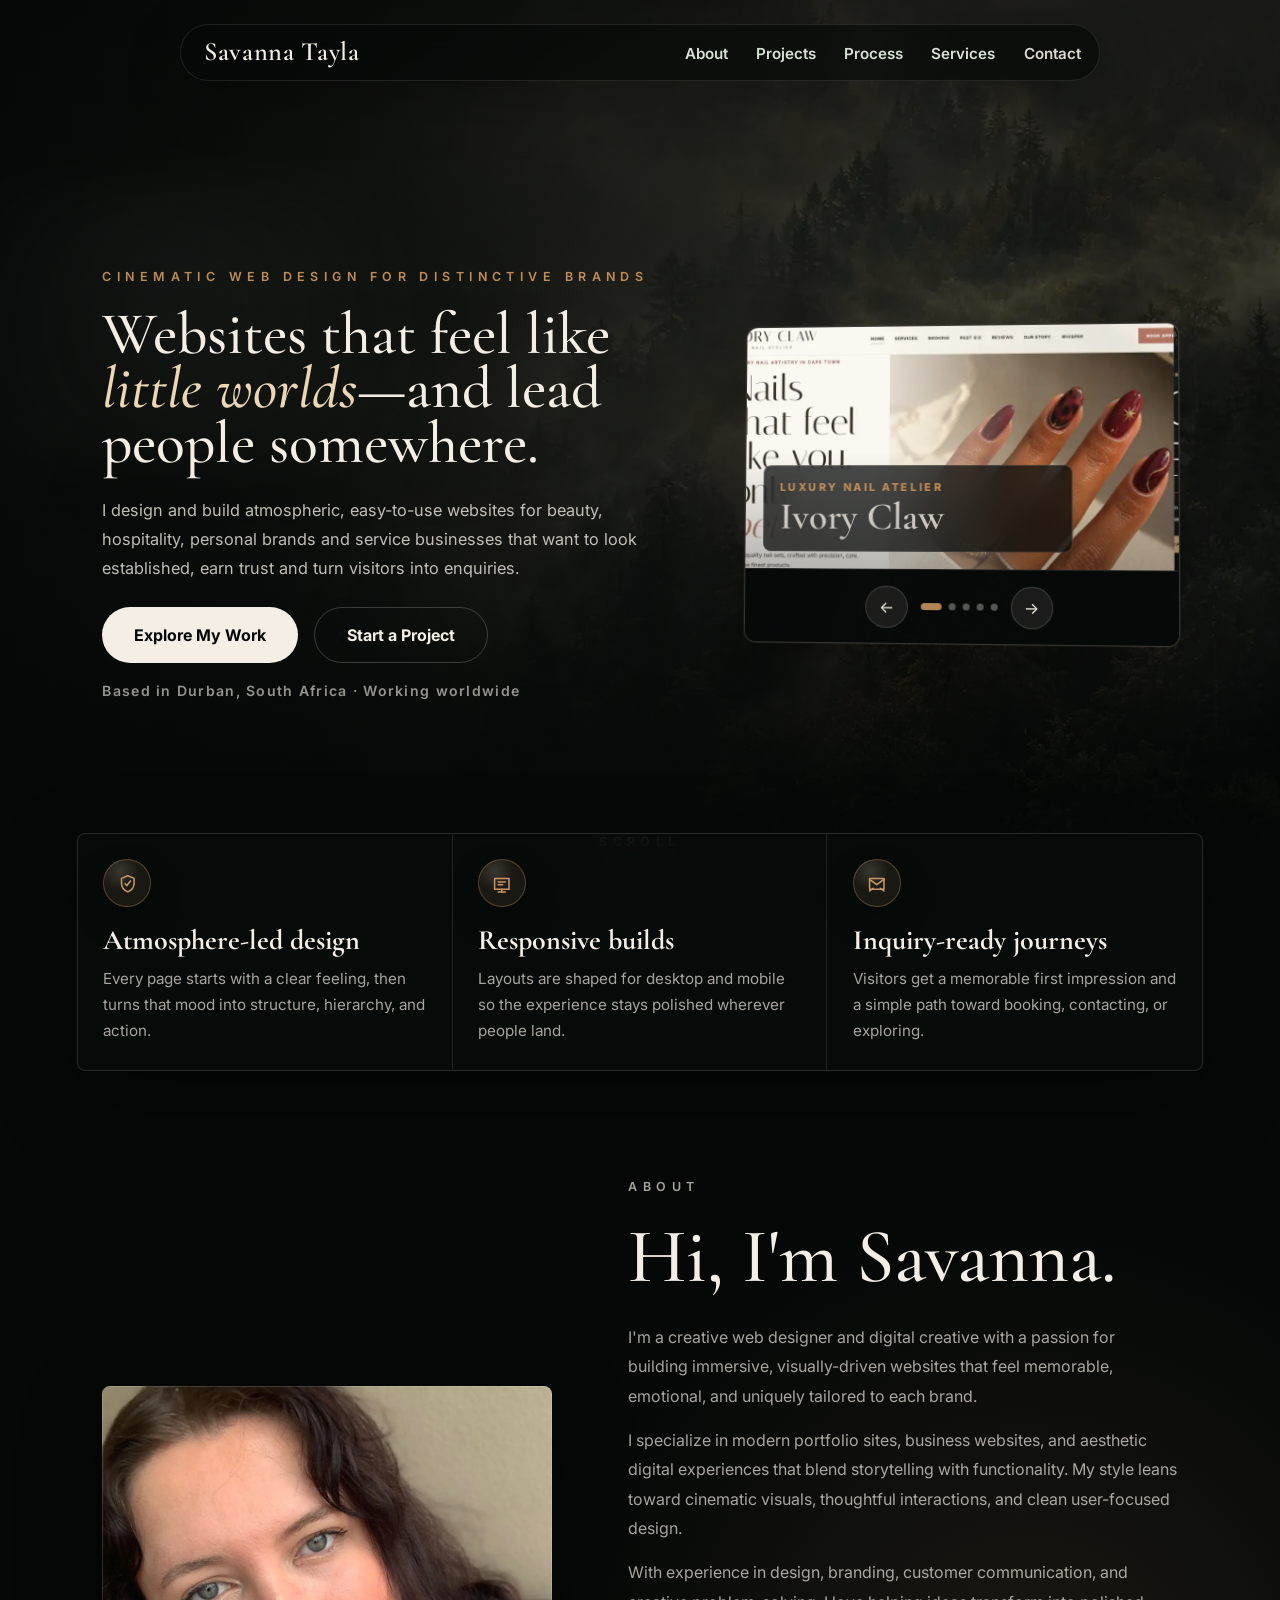
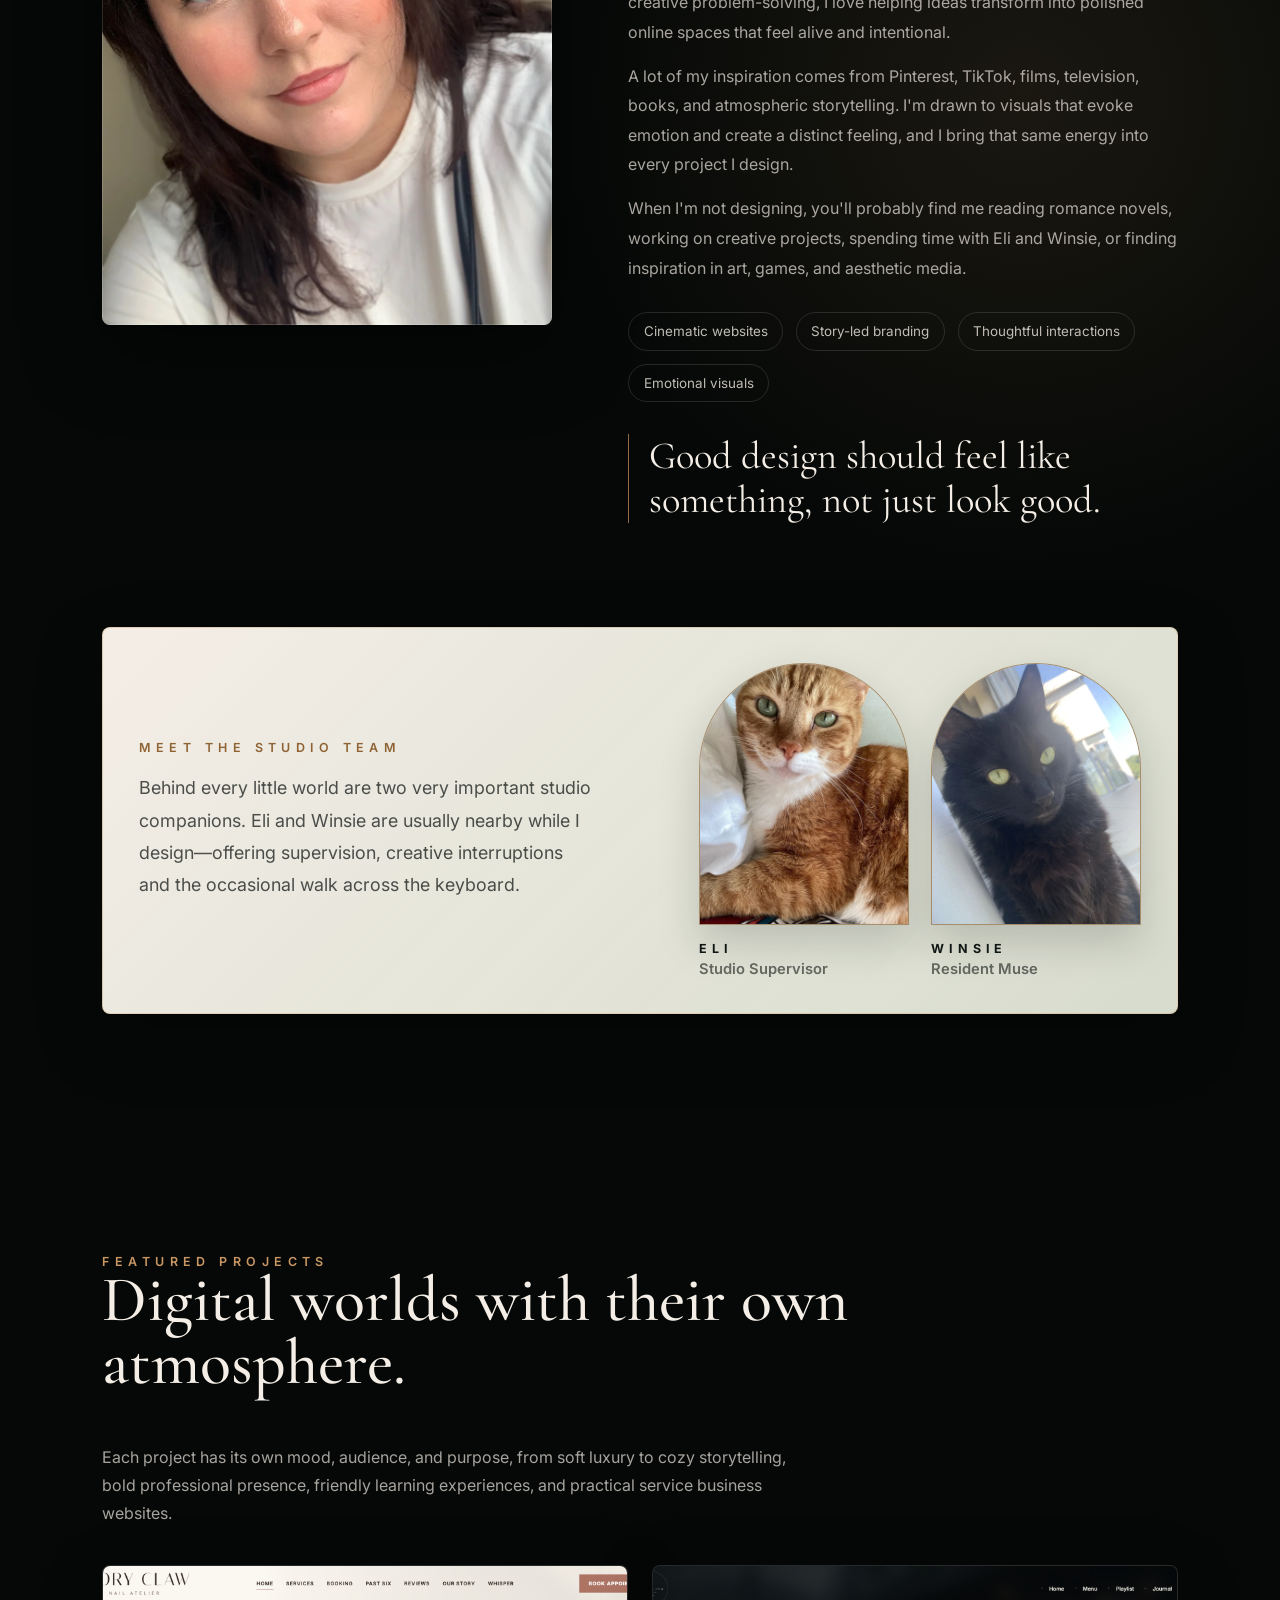
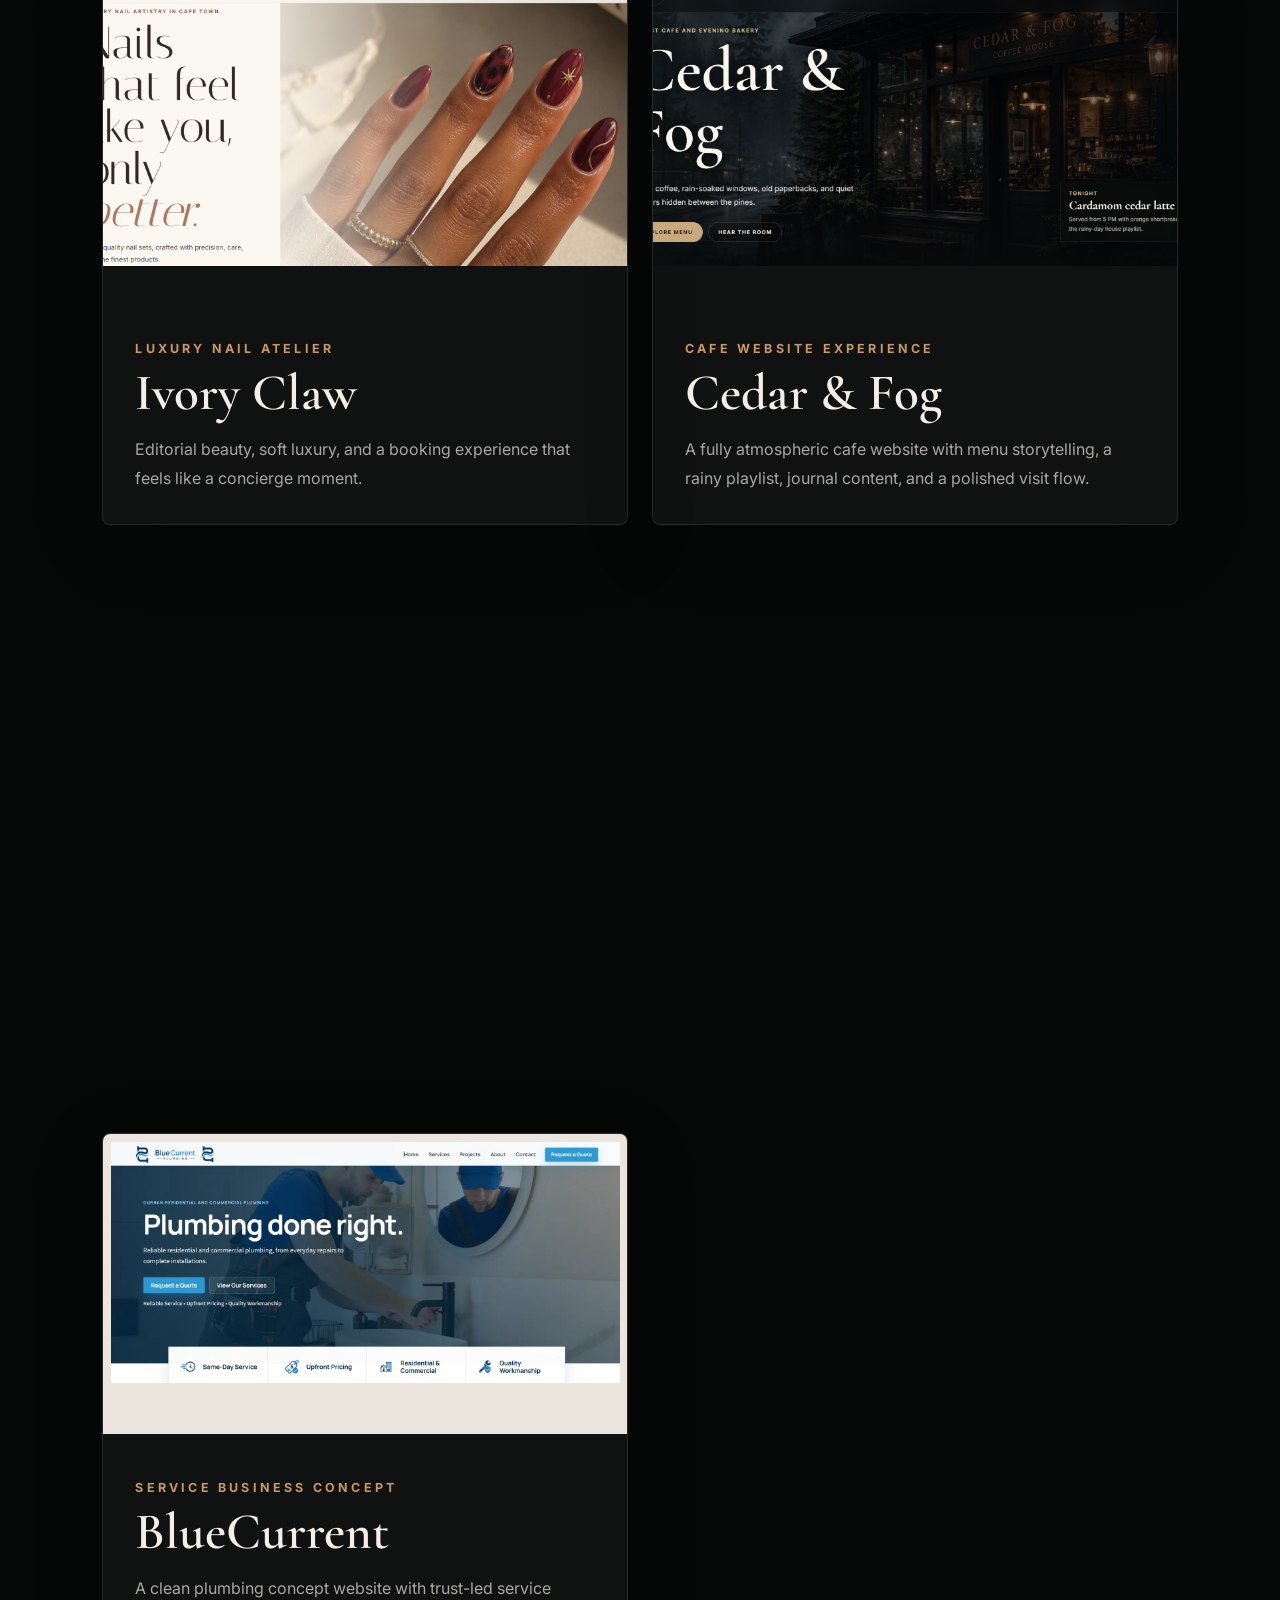
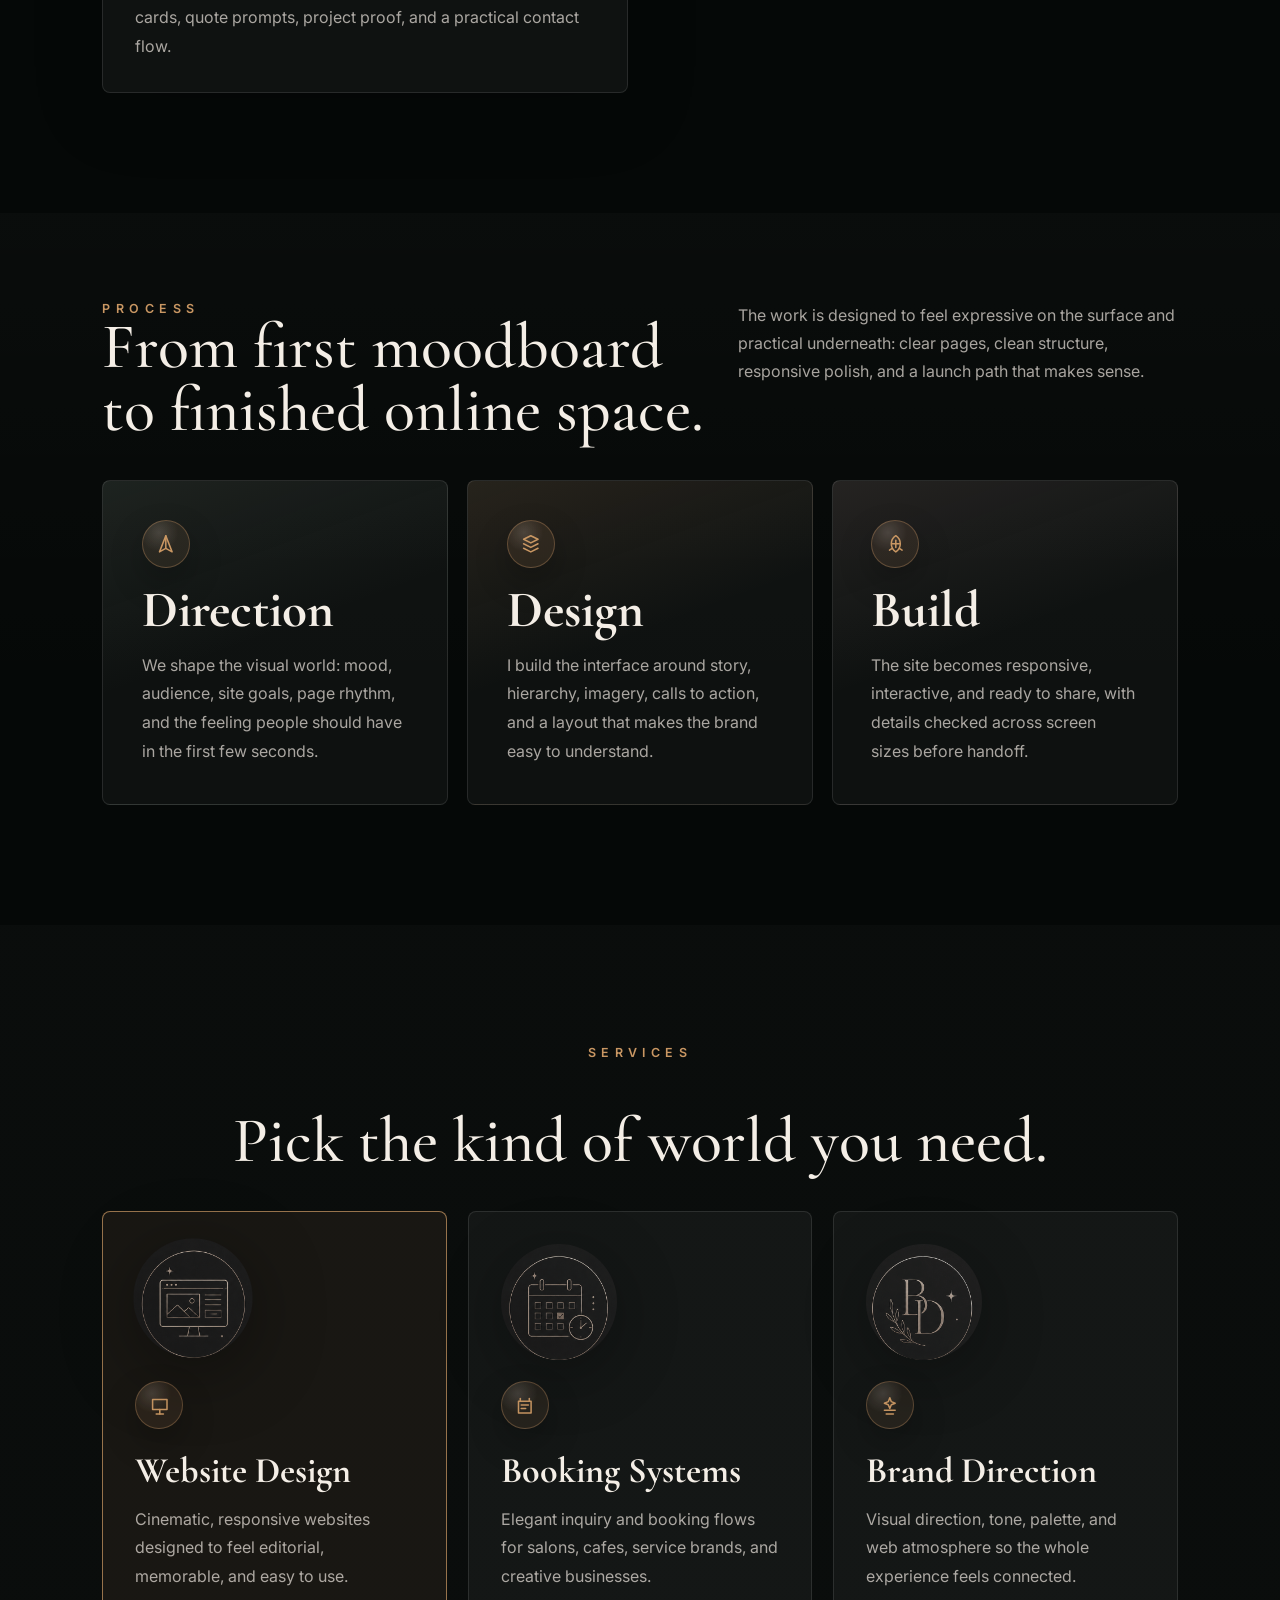
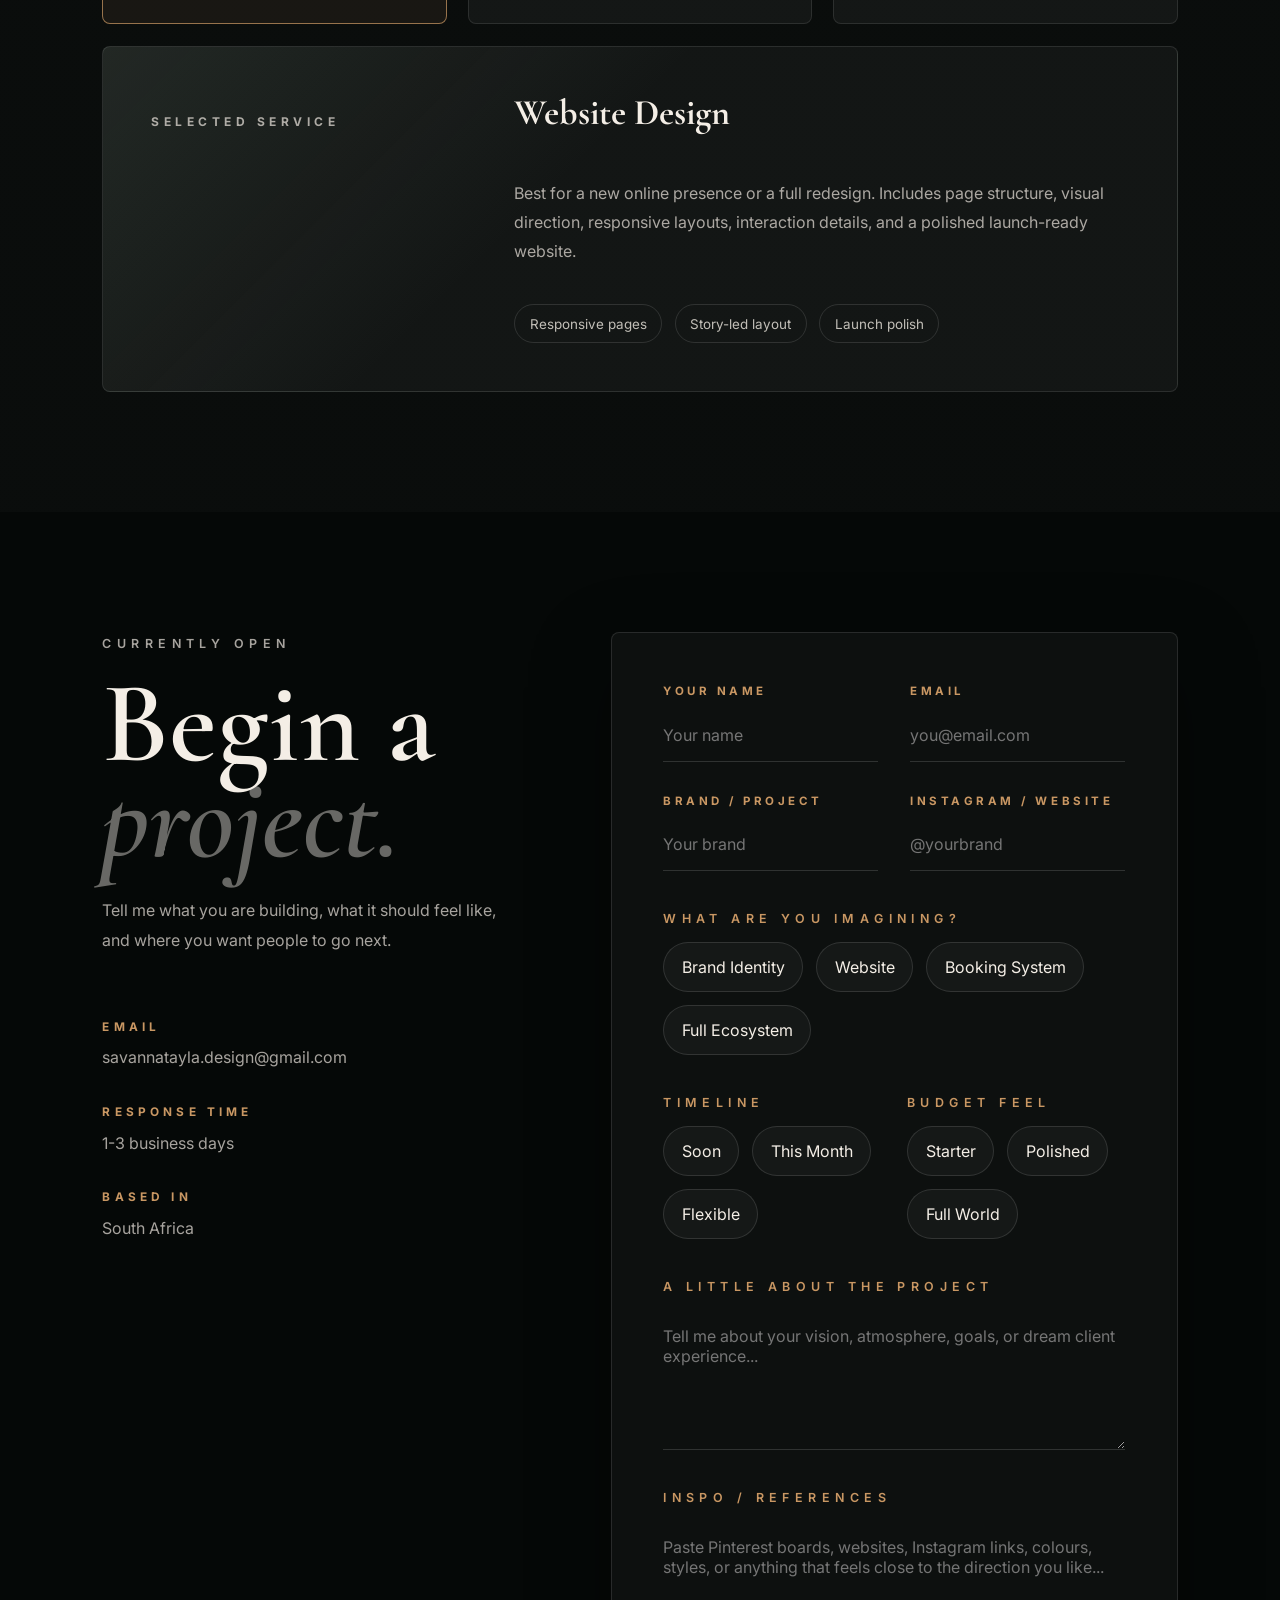
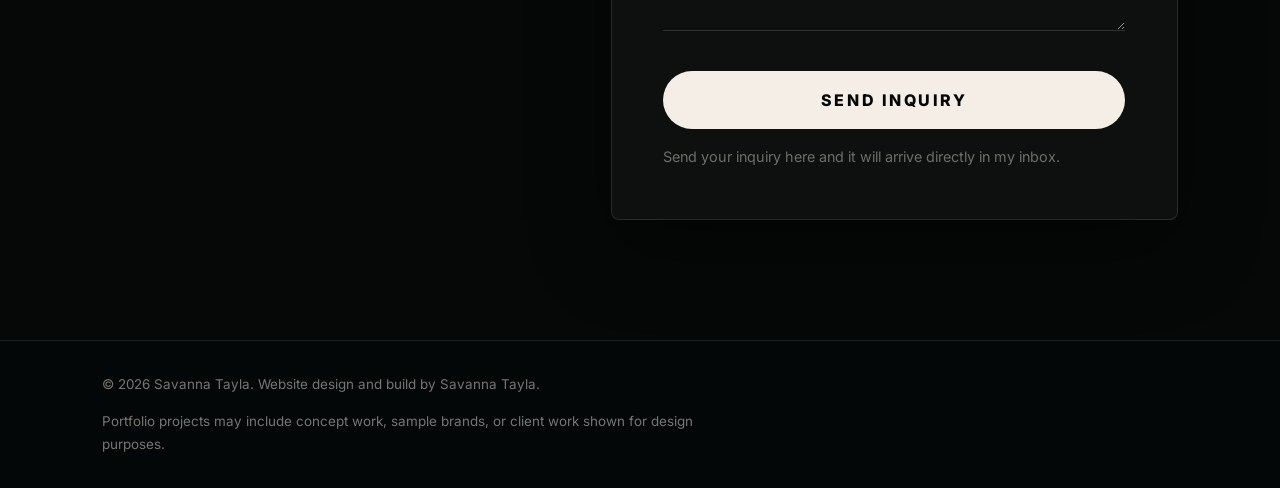
==== commit b0e267c6: "Restore direct inquiry form submission" ====
--- a/index.html
+++ b/index.html
@@ -382,12 +382,12 @@
       <div class="form-grid">
         <div class="form-group">
           <label for="name">YOUR NAME</label>
-          <input id="name" name="name" type="text" placeholder="Your name">
+          <input id="name" name="name" type="text" placeholder="Your name" required>
         </div>
 
         <div class="form-group">
           <label for="email">EMAIL</label>
-          <input id="email" name="email" type="email" placeholder="you@email.com">
+          <input id="email" name="email" type="email" placeholder="you@email.com" required>
         </div>
 
         <div class="form-group">
@@ -434,7 +434,7 @@
         <span class="section-title">A LITTLE ABOUT THE PROJECT</span>
         <div class="form-group">
           <label class="sr-only" for="message">Project message</label>
-          <textarea id="message" name="message" placeholder="Tell me about your vision, atmosphere, goals, or dream client experience..."></textarea>
+          <textarea id="message" name="message" placeholder="Tell me about your vision, atmosphere, goals, or dream client experience..." required></textarea>
         </div>
       </div>
 
@@ -444,15 +444,10 @@
           <label class="sr-only" for="inspo">Inspiration links or notes</label>
           <textarea id="inspo" name="inspo" class="inspo-textarea" placeholder="Paste Pinterest boards, websites, Instagram links, colours, styles, or anything that feels close to the direction you like..."></textarea>
         </div>
-        <div class="form-group file-group">
-          <label for="inspo-files">ADD INSPO PICTURES</label>
-          <input id="inspo-files" name="inspoFiles" type="file" accept="image/*" multiple>
-          <p class="field-note">Your email app may ask you to attach these pictures manually after the draft opens.</p>
-        </div>
-      </div>
-
-      <button class="submit-btn magnetic" type="submit">OPEN EMAIL DRAFT</button>
-      <p class="form-note" id="form-note">Choose a few options and I will turn this into an email draft for you. Inspiration pictures cannot attach automatically, but their file names will be added as a reminder.</p>
+      </div>
+
+      <button class="submit-btn magnetic" type="submit">SEND INQUIRY</button>
+      <p class="form-note" id="form-note">Send your inquiry here and it will arrive directly in my inbox.</p>
     </form>
   </section>
 </main>
--- a/style.css
+++ b/style.css
@@ -1107,36 +1107,6 @@
     min-height: 110px !important;
 }
 
-.file-group {
-    margin-top: 1.4rem;
-}
-
-.file-group input[type="file"] {
-    padding: 1rem;
-    color: var(--muted);
-    border: 1px dashed rgba(201, 151, 99, 0.42);
-    border-radius: 8px;
-    background: rgba(255, 255, 255, 0.03);
-}
-
-.file-group input[type="file"]::file-selector-button {
-    margin-right: 1rem;
-    padding: 0.75rem 1rem;
-    color: #050807;
-    background: var(--cream);
-    border: 0;
-    border-radius: 999px;
-    cursor: pointer;
-    font-weight: 800;
-}
-
-.field-note {
-    margin-top: 0.75rem;
-    color: var(--soft);
-    font-size: 0.84rem;
-    line-height: 1.6;
-}
-
 .option-section {
     margin-top: 2.5rem;
 }
@@ -1190,6 +1160,11 @@
     transition: transform 0.2s ease, background 0.2s ease;
 }
 
+.submit-btn:disabled {
+    cursor: wait;
+    opacity: 0.72;
+}
+
 .submit-btn:hover {
     transform: translateY(-3px);
     background: #fff7ed;
